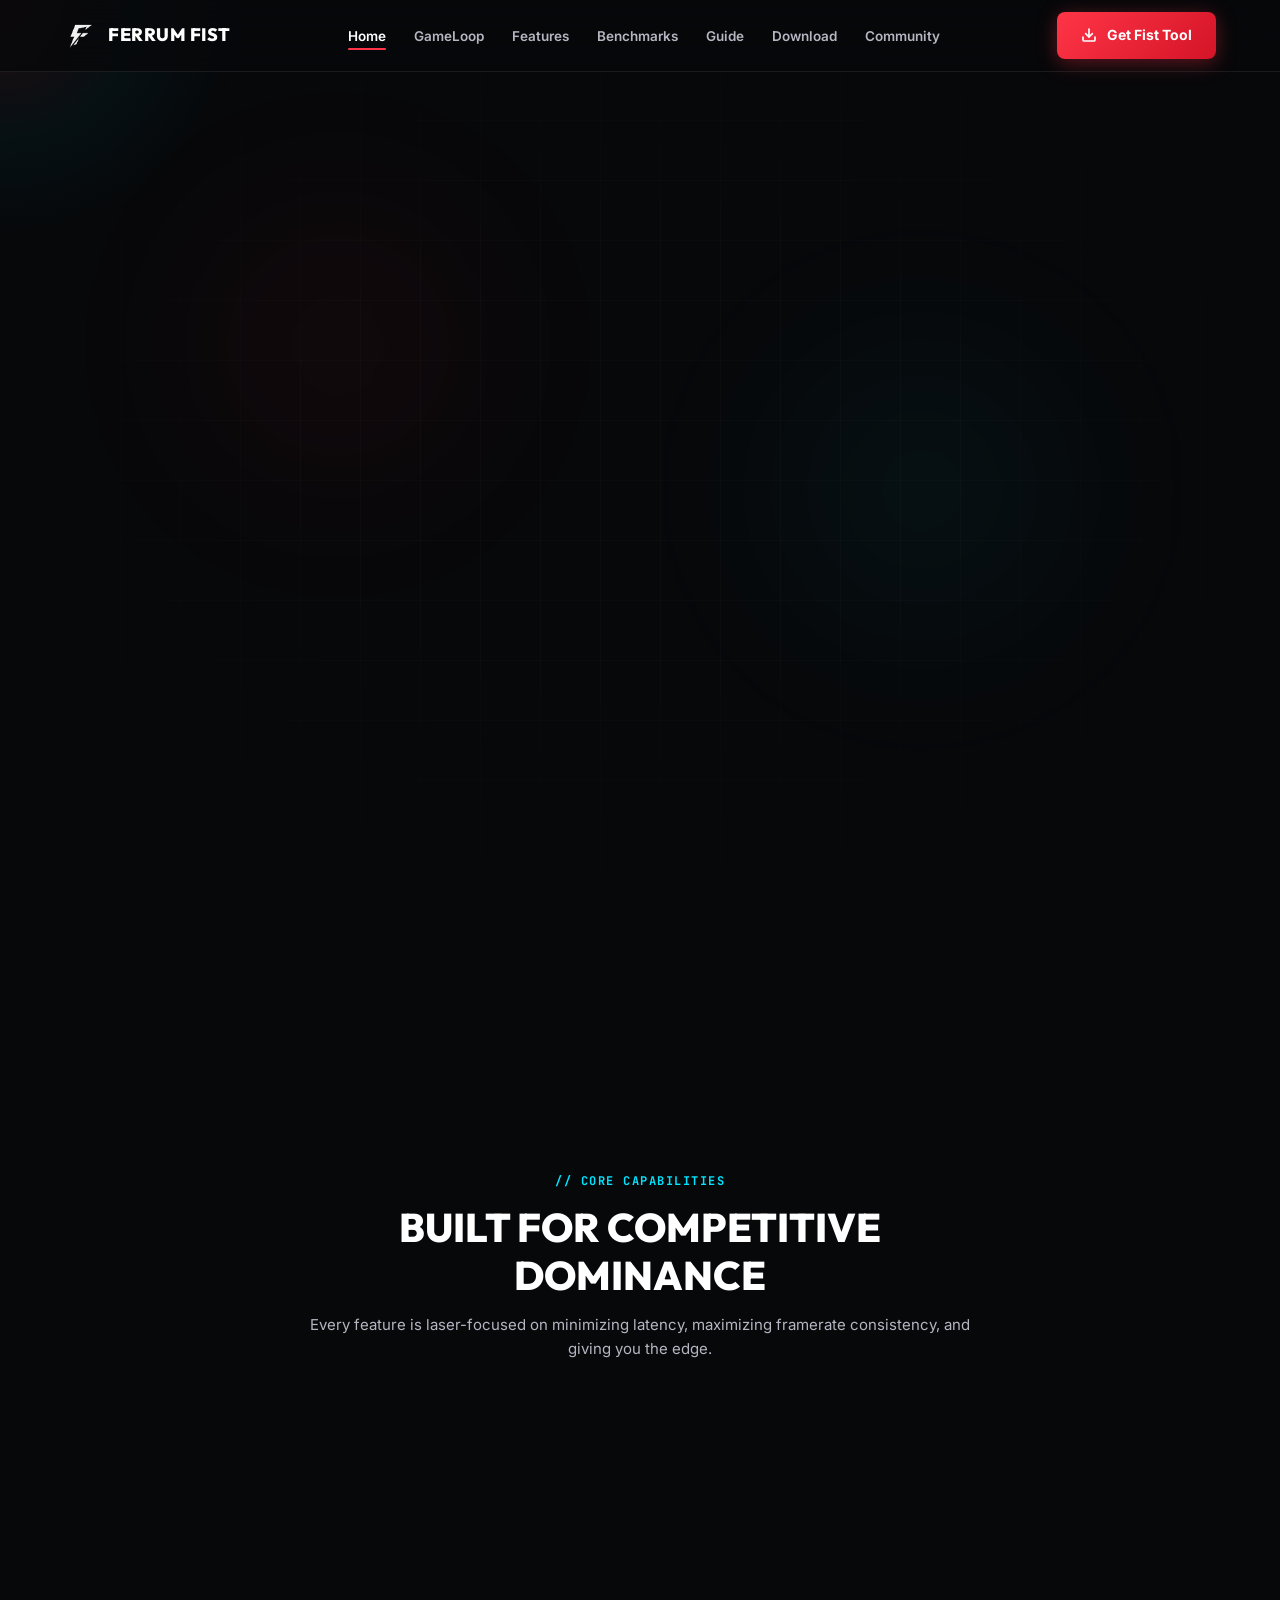
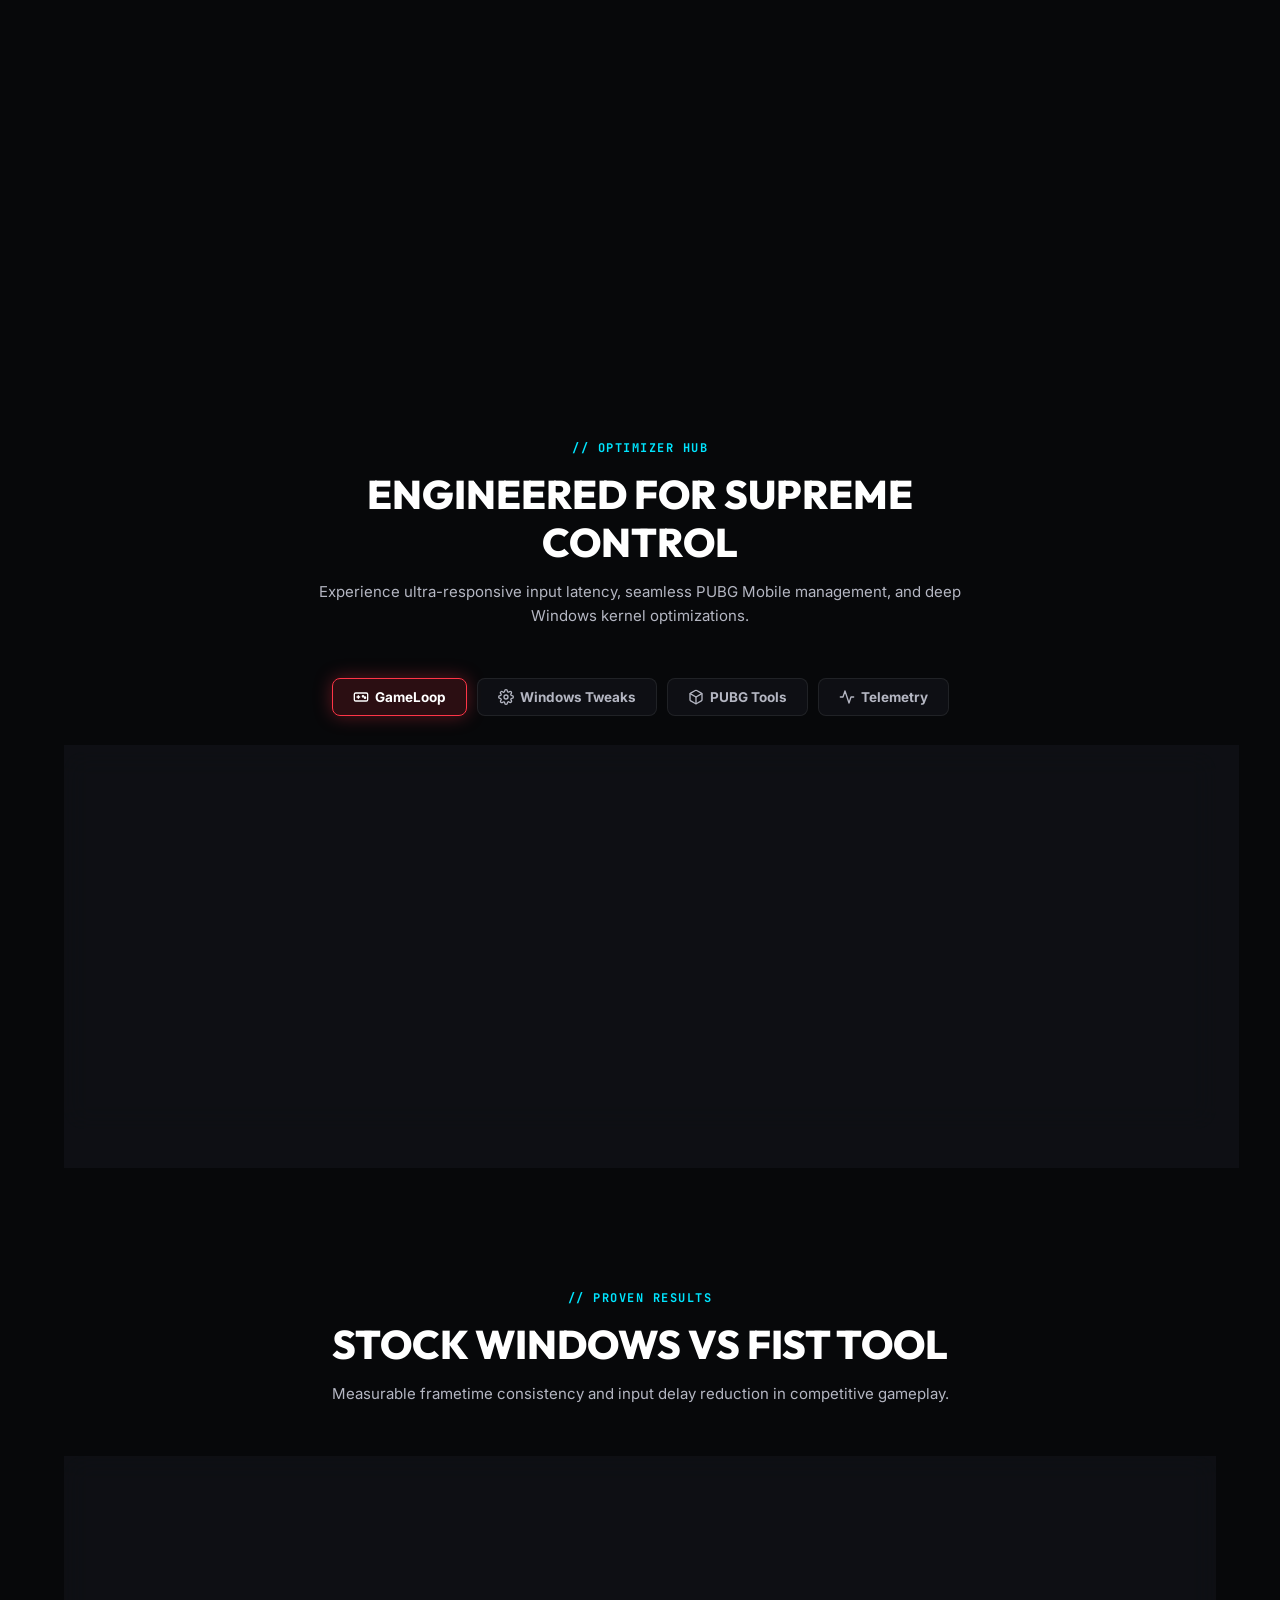
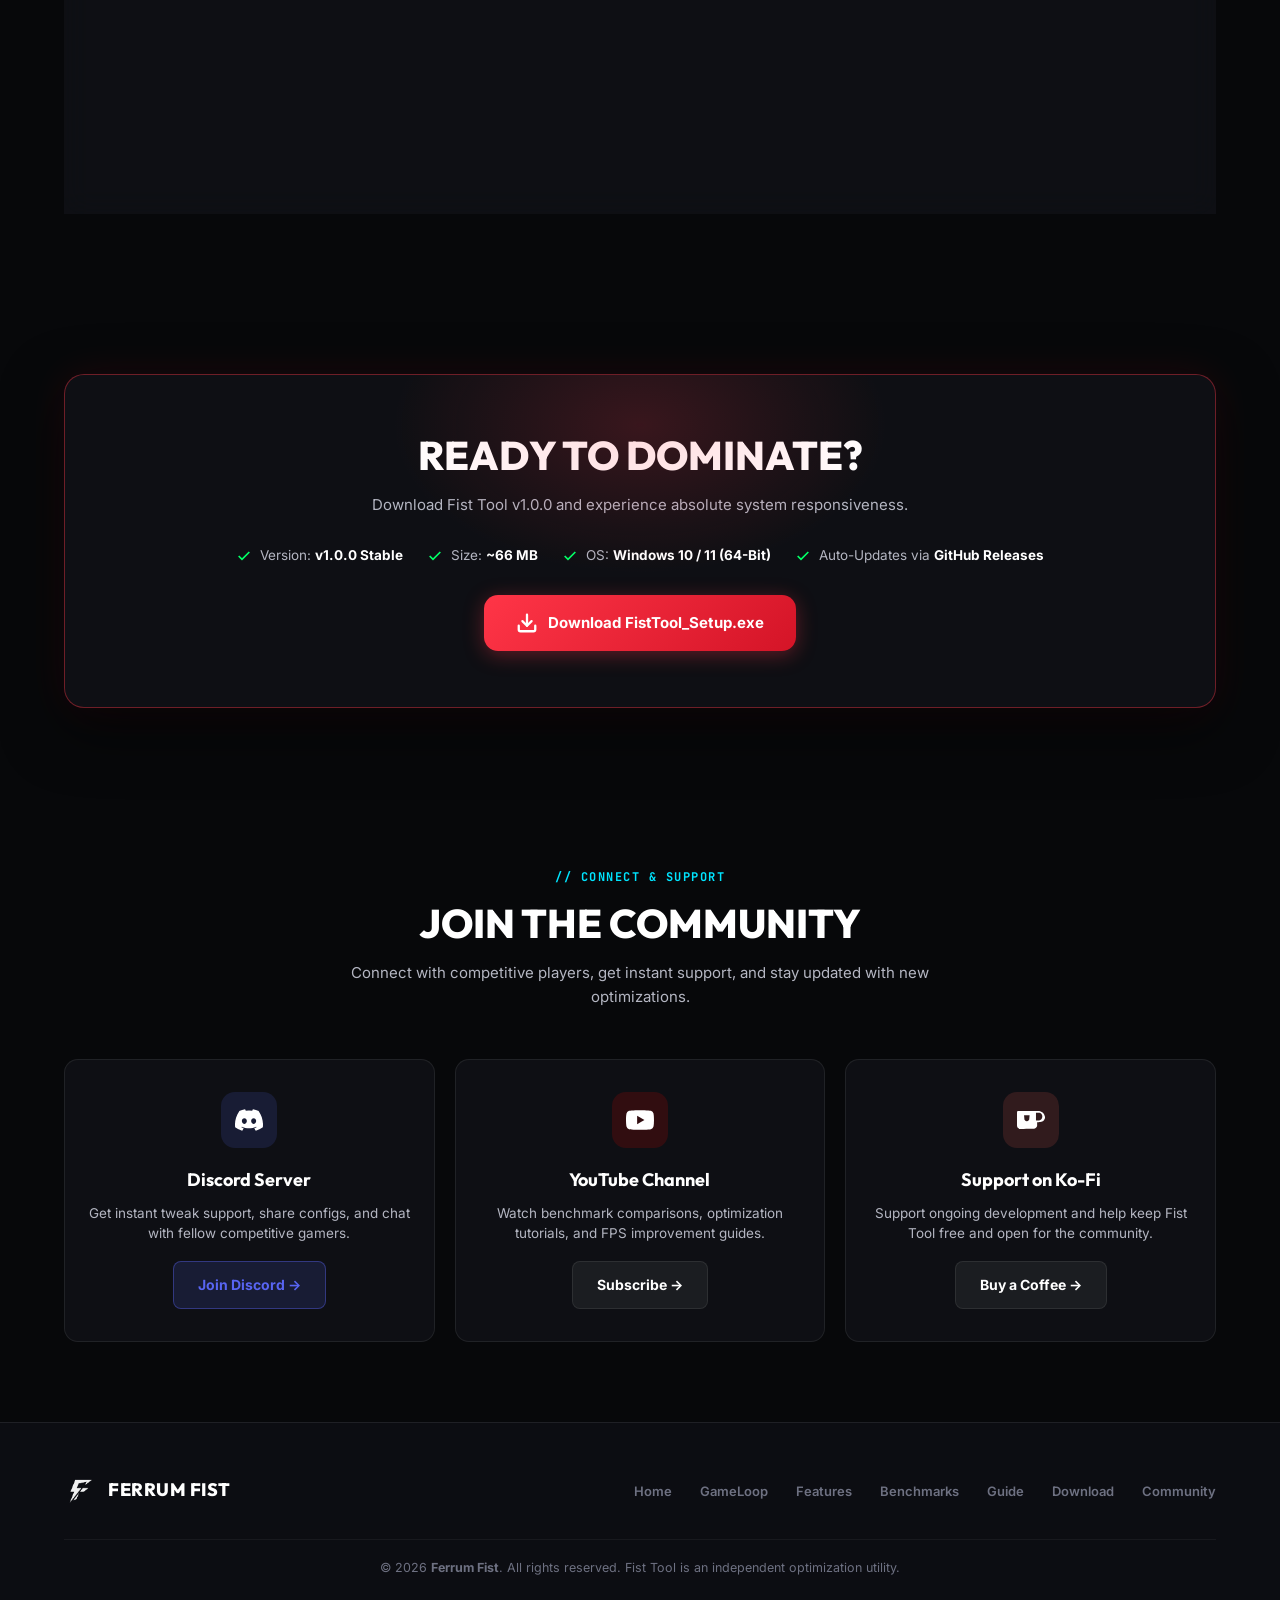
==== website/index.html @ c53b947d "feat: integrate FPS Checker, FAQ Accordion, Release Changelog, and full SEO Overhaul" ====
<!DOCTYPE html>
<html lang="en">
<head>
  <meta charset="UTF-8">
  <meta name="viewport" content="width=device-width, initial-scale=1.0">
  <title>Ferrum Fist • Fist Tool Optimizer & Engineering</title>
  <meta name="description" content="Official portfolio of Ferrum Fist & home of Fist Tool — the ultimate low-latency Windows, GameLoop, and PUBG Mobile performance optimizer suite.">
  <meta name="keywords" content="Fist Tool, GameLoop Optimizer, PUBG Mobile 120 FPS, Windows Latency Optimizer, Ferrum Fist, Low Latency Gaming, Windows Tweaks">
  <meta name="author" content="Ferrum Fist">
  <meta name="theme-color" content="#0c0d12">

  

  <!-- Stylesheet -->
  <link rel="stylesheet" href="style.css">
  <link rel="icon" type="image/png" href="assets/logo.png">

  <!-- OpenGraph / Social Meta -->
  <meta property="og:type" content="website">
  <meta property="og:site_name" content="Fist Tool Optimizer">
  <meta property="og:title" content="Ferrum Fist • Push Beyond Hardware Limits">
  <meta property="og:description" content="The ultimate low-latency Windows, GameLoop, and PUBG Mobile performance optimizer suite. Achieve 120 FPS, zero input lag, and buttery smooth gameplay.">
  <meta property="og:image" content="https://ferrumfist.vercel.app/assets/og-banner.jpg">
  <meta property="og:url" content="https://ferrumfist.vercel.app/">

  <!-- Twitter Meta -->
  <meta name="twitter:card" content="summary_large_image">
  <meta name="twitter:title" content="Ferrum Fist • Fist Tool Optimizer">
  <meta name="twitter:description" content="Push Beyond Hardware Limits. Download Fist Tool for GameLoop, Windows, and PUBG Mobile.">
  <meta name="twitter:image" content="https://ferrumfist.vercel.app/assets/og-banner.jpg">

</head>
<body>

  <!-- Ambient Dynamic Lighting & Animated Cyber Canvas -->
  <canvas id="bg-canvas" class="bg-canvas" aria-hidden="true"></canvas>
  <div class="cursor-glow" aria-hidden="true"></div>
  <div class="bg-grid" aria-hidden="true"></div>
  <div class="ambient-orb orb-1" aria-hidden="true"></div>
  <div class="ambient-orb orb-2" aria-hidden="true"></div>

  <!-- ========================================================================
       NAVIGATION
       ======================================================================== -->
  <nav class="navbar" id="navbar">
    <div class="container">
      <a href="#hero" class="nav-brand">
        <img src="assets/logo.png" alt="Ferrum Fist Logo" class="brand-emblem">
        <span>FERRUM FIST</span>
      </a>

                        <ul class="nav-links" id="navLinks">
        <li><a href="/" class="nav-link active">Home</a></li>
        <li><a href="/gameloop" class="nav-link">GameLoop</a></li>
        <li><a href="/features" class="nav-link">Features</a></li>
        <li><a href="/benchmarks" class="nav-link">Benchmarks</a></li>
        <li><a href="/guide" class="nav-link">Guide</a></li>
        <li><a href="/download" class="nav-link">Download</a></li>
        <li><a href="/community" class="nav-link">Community</a></li>
      </ul>

      <div class="nav-cta">
        <a href="/download" class="btn btn-primary" id="nav-download-btn">
          <svg width="16" height="16" viewBox="0 0 24 24" fill="none" stroke="currentColor" stroke-width="2.5" stroke-linecap="round" stroke-linejoin="round"><path d="M21 15v4a2 2 0 0 1-2 2H5a2 2 0 0 1-2-2v-4"/><polyline points="7 10 12 15 17 10"/><line x1="12" y1="15" x2="12" y2="3"/></svg>
          Get Fist Tool
        </a>
      </div>

      <button class="mobile-toggle" id="mobileToggle" aria-label="Toggle Navigation">
        <span></span><span></span><span></span>
      </button>
    </div>
  </nav>

  <!-- ========================================================================
       HERO SECTION
       ======================================================================== -->
  <section class="hero-section" id="hero">
    <div class="container">
      
      <div class="hero-badge-wrap" data-animate="fade-up">
        <span class="badge-pulse"></span>
        <span class="badge-text">Fist Tool v1.0.0 — Production Release</span>
      </div>

      <div class="hero-logo-box" data-animate="fade-up">
        <picture>
          <source srcset="assets/animated_logo.webp" type="image/webp">
          <img src="assets/animated_logo.gif" alt="Fist Tool Animated Emblem" class="hero-animated-logo">
        </picture>
      </div>

      <h1 class="hero-title" data-animate="fade-up">
        PUSH BEYOND <br>
        <span class="gradient-text">HARDWARE LIMITS</span>
      </h1>

      <p class="hero-desc" data-animate="fade-up">
        Engineered by <strong>Ferrum Fist</strong>. The ultimate low-latency Windows, GameLoop, and PUBG Mobile performance optimizer suite built for competitive esports players and power users.
      </p>

      <div class="hero-actions" data-animate="fade-up">
        <a href="https://github.com/FERRUM-FIST/Optimizer-App/releases/latest" class="btn btn-primary btn-lg" id="hero-download-btn">
          <svg width="20" height="20" viewBox="0 0 24 24" fill="none" stroke="currentColor" stroke-width="2.5" stroke-linecap="round" stroke-linejoin="round"><path d="M21 15v4a2 2 0 0 1-2 2H5a2 2 0 0 1-2-2v-4"/><polyline points="7 10 12 15 17 10"/><line x1="12" y1="15" x2="12" y2="3"/></svg>
          Download Free (v1.0.0)
        </a>
        <a href="https://discord.gg/gzq7RHqfxw" target="_blank" rel="noopener noreferrer" class="btn btn-discord btn-lg" id="hero-discord-btn">
          <svg width="20" height="20" viewBox="0 0 24 24" fill="currentColor"><path d="M20.317 4.37a19.791 19.791 0 0 0-4.885-1.515.074.074 0 0 0-.079.037c-.21.375-.444.864-.608 1.25a18.27 18.27 0 0 0-5.487 0 12.64 12.64 0 0 0-.617-1.25.077.077 0 0 0-.079-.037A19.736 19.736 0 0 0 3.677 4.37a.07.07 0 0 0-.032.027C.533 9.046-.32 13.58.099 18.057a.082.082 0 0 0 .031.057 19.9 19.9 0 0 0 5.993 3.03.078.078 0 0 0 .084-.028c.462-.63.874-1.295 1.226-1.994a.077.077 0 0 0-.041-.106 13.107 13.107 0 0 1-1.872-.892.077.077 0 0 1-.008-.128c.126-.094.252-.192.372-.292a.074.074 0 0 1 .077-.01c3.929 1.793 8.18 1.793 12.061 0a.074.074 0 0 1 .078.01c.12.098.246.198.373.292a.077.077 0 0 1-.006.127 12.299 12.299 0 0 1-1.873.894.077.077 0 0 0-.041.107c.36.698.772 1.362 1.225 1.993a.076.076 0 0 0 .084.028 19.839 19.839 0 0 0 6.002-3.03.077.077 0 0 0 .032-.054c.5-5.177-.838-9.674-3.549-13.66a.061.061 0 0 0-.031-.028zM8.02 15.33c-1.183 0-2.157-1.085-2.157-2.419 0-1.333.956-2.419 2.157-2.419 1.21 0 2.176 1.096 2.157 2.42 0 1.333-.956 2.418-2.157 2.418zm7.975 0c-1.183 0-2.157-1.085-2.157-2.419 0-1.333.955-2.419 2.157-2.419 1.21 0 2.176 1.096 2.157 2.42 0 1.333-.946 2.418-2.157 2.418z"/></svg>
          Join Discord
        </a>
      </div>

      <!-- Stat Badges -->
      <div class="hero-stats">
        <div class="stat-card" data-animate="fade-up">
          <div class="stat-num"><span class="counter-val" data-target="130">0</span><span>+</span></div>
          <div class="stat-label">System Tweaks</div>
        </div>
        <div class="stat-card" data-animate="fade-up">
          <div class="stat-num"><span class="counter-val" data-target="120">0</span> <span>FPS</span></div>
          <div class="stat-label">Unlock Support</div>
        </div>
        <div class="stat-card" data-animate="fade-up">
          <div class="stat-num"><span class="counter-val" data-target="0">0</span> <span>ms</span></div>
          <div class="stat-label">Touch Input Delay</div>
        </div>
        <div class="stat-card" data-animate="fade-up">
          <div class="stat-num"><span>100</span><span>%</span></div>
          <div class="stat-label">Free & Open</div>
        </div>
      </div>

    </div>
  </section>

  <!-- ========================================================================
       FEATURES GRID
       ======================================================================== -->
  <section class="section" id="features">
    <div class="container">
      <div class="section-header">
        <span class="section-tag">// CORE CAPABILITIES</span>
        <h2 class="section-title">BUILT FOR COMPETITIVE DOMINANCE</h2>
        <p class="section-desc">Every feature is laser-focused on minimizing latency, maximizing framerate consistency, and giving you the edge.</p>
      </div>

      <div class="features-grid">
        <div class="feature-card" data-animate="fade-up">
          <div class="feature-icon">
            <img src="assets/icons/gameloop.svg" alt="GameLoop" class="icon-svg">
          </div>
          <h4>GameLoop Engine Tuning</h4>
          <p>Force discrete GPU, switch rendering engines, enable fast cache, and unlock maximum emulator performance.</p>
        </div>

        <div class="feature-card" data-animate="fade-up">
          <div class="feature-icon feature-icon--cyan">
            <img src="assets/icons/windows.svg" alt="Windows" class="icon-svg">
          </div>
          <h4>130+ Windows Tweaks</h4>
          <p>Hardware-filtered CPU, GPU, RAM, and network optimizations that adapt to your exact system configuration.</p>
        </div>

        <div class="feature-card" data-animate="fade-up">
          <div class="feature-icon feature-icon--green">
            <img src="assets/icons/network.svg" alt="Network" class="icon-svg">
          </div>
          <h4>Network & Latency</h4>
          <p>Optimized TCP auto-tuning, Nagle disable, MTU discovery, and DNS flush for zero-lag online gameplay.</p>
        </div>

        <div class="feature-card" data-animate="fade-up">
          <div class="feature-icon feature-icon--gold">
            <img src="assets/icons/dashboard.svg" alt="Dashboard" class="icon-svg">
          </div>
          <h4>Real-Time Telemetry</h4>
          <p>60 FPS circular gauges tracking CPU, GPU, and RAM utilization with live hardware diagnostics.</p>
        </div>

        <div class="feature-card" data-animate="fade-up">
          <div class="feature-icon">
            <img src="assets/icons/graphics.svg" alt="Graphics" class="icon-svg">
          </div>
          <h4>Graphics Pipeline</h4>
          <p>Hardware-Accelerated GPU Scheduling, Variable Refresh Rate, MPO disable, and Flip Model windowed optimizations.</p>
        </div>

        <div class="feature-card" data-animate="fade-up">
          <div class="feature-icon feature-icon--cyan">
            <img src="assets/icons/discord.svg" alt="Discord" class="icon-svg">
          </div>
          <h4>Discord Rich Presence</h4>
          <p>Show live optimization status and system performance metrics on your Discord profile in real time.</p>
        </div>
      </div>
    </div>
  </section>

  <!-- ========================================================================
       OPTIMIZER SHOWCASE & TABS
       ======================================================================== -->
  <section class="section" id="showcase">
    <div class="container">
      <div class="section-header">
        <span class="section-tag">// OPTIMIZER HUB</span>
        <h2 class="section-title">ENGINEERED FOR SUPREME CONTROL</h2>
        <p class="section-desc">Experience ultra-responsive input latency, seamless PUBG Mobile management, and deep Windows kernel optimizations.</p>
      </div>

      <!-- Interactive Tab Nav -->
      <div class="showcase-tabs-nav">
        <button class="showcase-tab-btn active" data-tab="gameloop"><svg width="16" height="16" viewBox="0 0 24 24" fill="none" stroke="currentColor" stroke-width="2" stroke-linecap="round" stroke-linejoin="round"><rect x="2" y="6" width="20" height="12" rx="2"/><line x1="6" y1="12" x2="10" y2="12"/><line x1="8" y1="10" x2="8" y2="14"/><circle cx="15" cy="11" r="1"/><circle cx="18" cy="13" r="1"/></svg> GameLoop</button>
        <button class="showcase-tab-btn" data-tab="tweaks"><svg width="16" height="16" viewBox="0 0 24 24" fill="none" stroke="currentColor" stroke-width="2" stroke-linecap="round" stroke-linejoin="round"><circle cx="12" cy="12" r="3"/><path d="M19.4 15a1.65 1.65 0 0 0 .33 1.82l.06.06a2 2 0 1 1-2.83 2.83l-.06-.06a1.65 1.65 0 0 0-1.82-.33 1.65 1.65 0 0 0-1 1.51V21a2 2 0 0 1-4 0v-.09A1.65 1.65 0 0 0 9 19.4a1.65 1.65 0 0 0-1.82.33l-.06.06a2 2 0 1 1-2.83-2.83l.06-.06A1.65 1.65 0 0 0 4.68 15a1.65 1.65 0 0 0-1.51-1H3a2 2 0 0 1 0-4h.09A1.65 1.65 0 0 0 4.6 9a1.65 1.65 0 0 0-.33-1.82l-.06-.06a2 2 0 1 1 2.83-2.83l.06.06A1.65 1.65 0 0 0 9 4.68a1.65 1.65 0 0 0 1-1.51V3a2 2 0 0 1 4 0v.09a1.65 1.65 0 0 0 1 1.51 1.65 1.65 0 0 0 1.82-.33l.06-.06a2 2 0 1 1 2.83 2.83l-.06.06A1.65 1.65 0 0 0 19.4 9a1.65 1.65 0 0 0 1.51 1H21a2 2 0 0 1 0 4h-.09a1.65 1.65 0 0 0-1.51 1z"/></svg> Windows Tweaks</button>
        <button class="showcase-tab-btn" data-tab="pubg"><svg width="16" height="16" viewBox="0 0 24 24" fill="none" stroke="currentColor" stroke-width="2" stroke-linecap="round" stroke-linejoin="round"><path d="M21 16V8a2 2 0 0 0-1-1.73l-7-4a2 2 0 0 0-2 0l-7 4A2 2 0 0 0 3 8v8a2 2 0 0 0 1 1.73l7 4a2 2 0 0 0 2 0l7-4A2 2 0 0 0 21 16z"/><polyline points="3.27 6.96 12 12.01 20.73 6.96"/><line x1="12" y1="22.08" x2="12" y2="12"/></svg> PUBG Tools</button>
        <button class="showcase-tab-btn" data-tab="telemetry"><svg width="16" height="16" viewBox="0 0 24 24" fill="none" stroke="currentColor" stroke-width="2" stroke-linecap="round" stroke-linejoin="round"><path d="M22 12h-4l-3 9L9 3l-3 9H2"/></svg> Telemetry</button>
      </div>

      <!-- Tab 1: GameLoop -->
      <div class="showcase-panel active" id="tab-gameloop">
        <div class="panel-details">
          <h3>GameLoop Engine & Latency Tuner</h3>
          <p>Direct registry and Android kernel integration for maximum emulator framerate and instantaneous click-to-shoot responsiveness.</p>
          <ul class="feature-list">
            <li><svg width="18" height="18" viewBox="0 0 24 24" fill="none" stroke="currentColor" stroke-width="2.5"><polyline points="20 6 9 17 4 12"/></svg> Dedicated discrete GPU prioritization (<code>GpuPreference=2;</code>)</li>
            <li><svg width="18" height="18" viewBox="0 0 24 24" fill="none" stroke="currentColor" stroke-width="2.5"><polyline points="20 6 9 17 4 12"/></svg> DirectX+ & OpenGL+ automatic switching with fast rendering cache</li>
            <li><svg width="18" height="18" viewBox="0 0 24 24" fill="none" stroke="currentColor" stroke-width="2.5"><polyline points="20 6 9 17 4 12"/></svg> Zero-delay touch latency ADB props & SurfaceFlinger optimization</li>
            <li><svg width="18" height="18" viewBox="0 0 24 24" fill="none" stroke="currentColor" stroke-width="2.5"><polyline points="20 6 9 17 4 12"/></svg> Force unlock 90 / 120 FPS configurations across all devices</li>
          </ul>
        </div>
        <div class="panel-preview">
          <img src="assets/preview_gameloop.png" alt="GameLoop Engine Tuner Preview" loading="lazy">
        </div>
      </div>

      <!-- Tab 2: Windows Tweaks -->
      <div class="showcase-panel" id="tab-tweaks">
        <div class="panel-details">
          <h3>Hardware-Filtered Windows Suite</h3>
          <p>Over 130+ precision tweaks automatically filtered by detected CPU architecture, GPU vendor, and RAM capacity.</p>
          <ul class="feature-list">
            <li><svg width="18" height="18" viewBox="0 0 24 24" fill="none" stroke="currentColor" stroke-width="2.5"><polyline points="20 6 9 17 4 12"/></svg> Kernel Executive RAM locking (no page faults on 16GB+ RAM)</li>
            <li><svg width="18" height="18" viewBox="0 0 24 24" fill="none" stroke="currentColor" stroke-width="2.5"><polyline points="20 6 9 17 4 12"/></svg> Windows Graphics: HAGS, Variable Refresh Rate, and MPO disable</li>
            <li><svg width="18" height="18" viewBox="0 0 24 24" fill="none" stroke="currentColor" stroke-width="2.5"><polyline points="20 6 9 17 4 12"/></svg> Network: Optimized TCP window auto-tuning & Nagle's algorithm disable</li>
            <li><svg width="18" height="18" viewBox="0 0 24 24" fill="none" stroke="currentColor" stroke-width="2.5"><polyline points="20 6 9 17 4 12"/></svg> 1-Click instant system restore point creation prior to applying tweaks</li>
          </ul>
        </div>
        <div class="panel-preview">
          <img src="assets/preview_tweaks.png" alt="Windows Tweaks Preview" loading="lazy">
        </div>
      </div>

      <!-- Tab 3: PUBG & Keymapping -->
      <div class="showcase-panel" id="tab-pubg">
        <div class="panel-details">
          <h3>PUBG Mobile & Keymapping Tools</h3>
          <p>Take full control of game assets, shader logs, keybindings, and configurations with integrated backup and sync tools.</p>
          <ul class="feature-list">
            <li><svg width="18" height="18" viewBox="0 0 24 24" fill="none" stroke="currentColor" stroke-width="2.5"><polyline points="20 6 9 17 4 12"/></svg> Dedicated TVM Keymapping Backup & Restore (<code>TVM_100.xml</code>)</li>
            <li><svg width="18" height="18" viewBox="0 0 24 24" fill="none" stroke="currentColor" stroke-width="2.5"><polyline points="20 6 9 17 4 12"/></svg> One-click <code>Active.sav</code> and <code>Paks</code> synchronization</li>
            <li><svg width="18" height="18" viewBox="0 0 24 24" fill="none" stroke="currentColor" stroke-width="2.5"><polyline points="20 6 9 17 4 12"/></svg> Shader cache & debug log cleaner to eliminate micro-stutters</li>
            <li><svg width="18" height="18" viewBox="0 0 24 24" fill="none" stroke="currentColor" stroke-width="2.5"><polyline points="20 6 9 17 4 12"/></svg> Complete GameLoop uninstaller with deep background service purge</li>
          </ul>
        </div>
        <div class="panel-preview">
          <img src="assets/preview_graphics.png" alt="Graphics & Visual Settings Preview" loading="lazy">
        </div>
      </div>

      <!-- Tab 4: Telemetry -->
      <div class="showcase-panel" id="tab-telemetry">
        <div class="panel-details">
          <h3>Live Telemetry & Discord RPC</h3>
          <p>Real-time system telemetry gauges, interactive process manager, and rich gamer presence on Discord.</p>
          <ul class="feature-list">
            <li><svg width="18" height="18" viewBox="0 0 24 24" fill="none" stroke="currentColor" stroke-width="2.5"><polyline points="20 6 9 17 4 12"/></svg> 60 FPS hardware telemetry circular gauges (CPU, GPU, RAM)</li>
            <li><svg width="18" height="18" viewBox="0 0 24 24" fill="none" stroke="currentColor" stroke-width="2.5"><polyline points="20 6 9 17 4 12"/></svg> Discord Rich Presence (RPC) showing live optimization status</li>
            <li><svg width="18" height="18" viewBox="0 0 24 24" fill="none" stroke="currentColor" stroke-width="2.5"><polyline points="20 6 9 17 4 12"/></svg> Custom low-profile translucent scrollbars and glassmorphic UI</li>
            <li><svg width="18" height="18" viewBox="0 0 24 24" fill="none" stroke="currentColor" stroke-width="2.5"><polyline points="20 6 9 17 4 12"/></svg> 8 customizable neon theme accent color presets</li>
          </ul>
        </div>
        <div class="panel-preview">
          <img src="assets/preview_dashboard.png" alt="Dashboard Preview" loading="lazy">
        </div>
      </div>

    </div>
  </section>

  <!-- ========================================================================
       PERFORMANCE BENCHMARKS
       ======================================================================== -->
  <section class="section" id="benchmarks">
    <div class="container">
      <div class="section-header">
        <span class="section-tag">// PROVEN RESULTS</span>
        <h2 class="section-title">STOCK WINDOWS VS FIST TOOL</h2>
        <p class="section-desc">Measurable frametime consistency and input delay reduction in competitive gameplay.</p>
      </div>

      <div class="benchmark-card">
        <div class="benchmark-legend">
          <span class="legend-item"><span class="legend-dot legend-dot--stock"></span> Stock Windows</span>
          <span class="legend-item"><span class="legend-dot legend-dot--fist"></span> Fist Tool Optimized</span>
        </div>

        <div class="metric-row">
          <div class="metric-name">Input Latency (Click-to-Shoot)</div>
          <div class="metric-bars">
            <div class="bar-wrap"><div class="bar-fill bar-stock" data-width="85%"></div></div>
            <div class="bar-wrap"><div class="bar-fill bar-fist" data-width="18%"></div></div>
          </div>
          <div class="metric-val">−78%</div>
        </div>

        <div class="metric-row">
          <div class="metric-name">1% Low Frametime Stability</div>
          <div class="metric-bars">
            <div class="bar-wrap"><div class="bar-fill bar-stock" data-width="45%"></div></div>
            <div class="bar-wrap"><div class="bar-fill bar-fist" data-width="96%"></div></div>
          </div>
          <div class="metric-val">+113%</div>
        </div>

        <div class="metric-row">
          <div class="metric-name">DWM Micro-Stutters</div>
          <div class="metric-bars">
            <div class="bar-wrap"><div class="bar-fill bar-stock" data-width="75%"></div></div>
            <div class="bar-wrap"><div class="bar-fill bar-fist" data-width="8%"></div></div>
          </div>
          <div class="metric-val">−89%</div>
        </div>

        <div class="metric-row">
          <div class="metric-name">Kernel Page Fault Interrupts</div>
          <div class="metric-bars">
            <div class="bar-wrap"><div class="bar-fill bar-stock" data-width="80%"></div></div>
            <div class="bar-wrap"><div class="bar-fill bar-fist" data-width="12%"></div></div>
          </div>
          <div class="metric-val">−85%</div>
        </div>
      </div>
    </div>
  </section>

  <!-- ========================================================================
       DOWNLOAD HUB
       ======================================================================== -->
  <section class="section" id="download">
    <div class="container">
      <div class="download-box">
        <div class="download-glow" aria-hidden="true"></div>
        <h2 class="section-title">READY TO DOMINATE?</h2>
        <p class="section-desc">Download Fist Tool v1.0.0 and experience absolute system responsiveness.</p>

        <div class="download-details">
          <div class="detail-item">
            <svg width="16" height="16" viewBox="0 0 24 24" fill="none" stroke="var(--color-green)" stroke-width="2.5"><polyline points="20 6 9 17 4 12"/></svg>
            <span>Version: <strong>v1.0.0 Stable</strong></span>
          </div>
          <div class="detail-item">
            <svg width="16" height="16" viewBox="0 0 24 24" fill="none" stroke="var(--color-green)" stroke-width="2.5"><polyline points="20 6 9 17 4 12"/></svg>
            <span>Size: <strong>~66 MB</strong></span>
          </div>
          <div class="detail-item">
            <svg width="16" height="16" viewBox="0 0 24 24" fill="none" stroke="var(--color-green)" stroke-width="2.5"><polyline points="20 6 9 17 4 12"/></svg>
            <span>OS: <strong>Windows 10 / 11 (64-Bit)</strong></span>
          </div>
          <div class="detail-item">
            <svg width="16" height="16" viewBox="0 0 24 24" fill="none" stroke="var(--color-green)" stroke-width="2.5"><polyline points="20 6 9 17 4 12"/></svg>
            <span>Auto-Updates via <strong>GitHub Releases</strong></span>
          </div>
        </div>

        <a href="https://github.com/FERRUM-FIST/Optimizer-App/releases/latest" class="btn btn-primary btn-lg" id="final-download-btn">
          <svg width="22" height="22" viewBox="0 0 24 24" fill="none" stroke="currentColor" stroke-width="2.5" stroke-linecap="round" stroke-linejoin="round"><path d="M21 15v4a2 2 0 0 1-2 2H5a2 2 0 0 1-2-2v-4"/><polyline points="7 10 12 15 17 10"/><line x1="12" y1="15" x2="12" y2="3"/></svg>
          Download FistTool_Setup.exe
        </a>
      </div>
    </div>
  </section>

  <!-- ========================================================================
       COMMUNITY & CREATOR HUB
       ======================================================================== -->
  <section class="section" id="community">
    <div class="container">
      <div class="section-header">
        <span class="section-tag">// CONNECT & SUPPORT</span>
        <h2 class="section-title">JOIN THE COMMUNITY</h2>
        <p class="section-desc">Connect with competitive players, get instant support, and stay updated with new optimizations.</p>
      </div>

      <div class="community-grid">
        <a href="https://discord.gg/gzq7RHqfxw" target="_blank" rel="noopener noreferrer" class="community-card discord" id="community-discord">
          <div class="community-icon">
            <img src="assets/icons/discord.svg" alt="Discord" class="icon-svg">
          </div>
          <h4>Discord Server</h4>
          <p>Get instant tweak support, share configs, and chat with fellow competitive gamers.</p>
          <span class="btn btn-discord">Join Discord →</span>
        </a>

        <a href="https://www.youtube.com/@FerrumFist" target="_blank" rel="noopener noreferrer" class="community-card youtube" id="community-youtube">
          <div class="community-icon">
            <img src="assets/icons/youtube.svg" alt="YouTube" class="icon-svg">
          </div>
          <h4>YouTube Channel</h4>
          <p>Watch benchmark comparisons, optimization tutorials, and FPS improvement guides.</p>
          <span class="btn btn-secondary">Subscribe →</span>
        </a>

        <a href="https://ko-fi.com/ferrumfist" target="_blank" rel="noopener noreferrer" class="community-card kofi" id="community-kofi">
          <div class="community-icon">
            <img src="assets/icons/kofi.svg" alt="Ko-Fi" class="icon-svg">
          </div>
          <h4>Support on Ko-Fi</h4>
          <p>Support ongoing development and help keep Fist Tool free and open for the community.</p>
          <span class="btn btn-secondary">Buy a Coffee →</span>
        </a>
      </div>
    </div>
  </section>

  <!-- ========================================================================
       FOOTER
       ======================================================================== -->
  <footer class="footer">
    <div class="container">
      <div class="footer-content">
        <a href="#hero" class="nav-brand">
          <img src="assets/logo.png" alt="Ferrum Fist Logo" class="brand-emblem">
          <span>FERRUM FIST</span>
        </a>

                                <ul class="footer-links">
          <li><a href="/">Home</a></li>
          <li><a href="/gameloop">GameLoop</a></li>
          <li><a href="/features">Features</a></li>
          <li><a href="/benchmarks">Benchmarks</a></li>
          <li><a href="/guide">Guide</a></li>
          <li><a href="/download">Download</a></li>
          <li><a href="/community">Community</a></li>
        </ul>
      </div>

      <div class="footer-copy">
        <p>© 2026 <strong>Ferrum Fist</strong>. All rights reserved. Fist Tool is an independent optimization utility.</p>
      </div>
    </div>
  </footer>

  <!-- Interactive Scripts -->
  <script src="script.js"></script>
</body>
</html>
---- website/style.css ----
/* ==========================================================================
   FERRUM FIST PORTFOLIO & FIST TOOL — MASTER STYLESHEET
   Design Language: Dark Obsidian Glassmorphism & Cyber Neon
   ========================================================================== */

@import url('https://fonts.googleapis.com/css2?family=Inter:wght@300;400;500;600;700;800&family=JetBrains+Mono:wght@400;500;700&family=Outfit:wght@500;600;700;800;900&display=swap');

/* --- Root Design Tokens --- */
:root {
  --bg-darkest: #07080a;
  --bg-darker: #0c0d12;
  --bg-card: rgba(18, 19, 25, 0.70);
  --bg-card-hover: rgba(26, 28, 38, 0.85);
  --bg-glass: rgba(255, 255, 255, 0.03);
  
  --color-accent: #FF3547;
  --color-accent-glow: rgba(255, 53, 71, 0.35);
  --color-cyan: #00E5FF;
  --color-cyan-glow: rgba(0, 229, 255, 0.35);
  --color-green: #00FF66;
  --color-gold: #FFD700;
  --color-discord: #5865F2;
  --color-youtube: #FF0000;
  --color-kofi: #FF5E5B;

  --text-primary: #FFFFFF;
  --text-secondary: #B4B6C2;
  --text-muted: #6E7182;

  --border-subtle: rgba(255, 255, 255, 0.08);
  --border-active: rgba(255, 53, 71, 0.40);
  --border-cyan: rgba(0, 229, 255, 0.40);

  --font-display: 'Outfit', sans-serif;
  --font-sans: 'Inter', sans-serif;
  --font-mono: 'JetBrains Mono', monospace;

  --radius-sm: 8px;
  --radius-md: 14px;
  --radius-lg: 20px;
  --radius-full: 9999px;

  --transition-fast: 0.15s ease;
  --transition-smooth: 0.3s cubic-bezier(0.16, 1, 0.3, 1);
  --transition-bounce: 0.5s cubic-bezier(0.34, 1.56, 0.64, 1);
}

/* --- Base Reset & Setup --- */
*, *::before, *::after {
  box-sizing: border-box;
  margin: 0;
  padding: 0;
}

html {
  scroll-behavior: smooth;
  color-scheme: dark;
  -webkit-text-size-adjust: 100%;
}

body {
  font-family: var(--font-sans);
  background-color: var(--bg-darkest);
  color: var(--text-primary);
  line-height: 1.6;
  overflow-x: hidden;
  position: relative;
  min-height: 100vh;
  cursor: url('assets/cursor.svg') 16 16, crosshair;
}

img { max-width: 100%; height: auto; display: block; }
a { color: inherit; }

/* Custom Cursor: Cyan crosshair on interactive elements */
a, button, .btn, .showcase-tab-btn, .nav-link, .community-card, .mobile-toggle,
input, select, textarea, [role="button"] {
  cursor: url('assets/cursor-pointer.svg') 16 16, pointer;
}

/* Custom Sleek Scrollbar */
::-webkit-scrollbar { width: 8px; height: 8px; }
::-webkit-scrollbar-track { background: var(--bg-darkest); }
::-webkit-scrollbar-thumb { background: rgba(255, 255, 255, 0.18); border-radius: 4px; }
::-webkit-scrollbar-thumb:hover { background: var(--color-accent); }

/* --- Cursor Glow --- */
.cursor-glow {
  position: fixed;
  top: 0; left: 0;
  width: 500px; height: 500px;
  background: radial-gradient(circle, rgba(255, 53, 71, 0.10) 0%, rgba(0, 229, 255, 0.04) 40%, transparent 70%);
  transform: translate3d(-50%, -50%, 0);
  pointer-events: none;
  z-index: 1;
  will-change: transform;
  contain: layout style paint;
}

/* --- Animated Cyber Canvas --- */
.bg-canvas {
  position: fixed;
  top: 0; left: 0;
  width: 100vw; height: 100vh;
  pointer-events: none;
  z-index: 0;
  contain: strict;
}

/* --- Ambient Floating Glowing Orbs (Hardware Accelerated) --- */
.ambient-orb {
  position: fixed;
  border-radius: 50%;
  filter: blur(80px);
  pointer-events: none;
  z-index: 0;
  opacity: 0.35;
  will-change: transform;
  contain: layout paint;
  backface-visibility: hidden;
  transform: translate3d(0, 0, 0);
  animation: floatOrb 22s ease-in-out infinite alternate;
}

.orb-1 {
  top: 15%;
  left: 10%;
  width: 420px;
  height: 420px;
  background: radial-gradient(circle, rgba(255, 53, 71, 0.22) 0%, transparent 70%);
}

.orb-2 {
  bottom: 20%;
  right: 10%;
  width: 460px;
  height: 460px;
  background: radial-gradient(circle, rgba(0, 229, 255, 0.18) 0%, transparent 70%);
  animation-duration: 28s;
  animation-direction: alternate-reverse;
}

@keyframes floatOrb {
  0% { transform: translate3d(0, 0, 0) scale(1); }
  50% { transform: translate3d(50px, 30px, 0) scale(1.10); }
  100% { transform: translate3d(-30px, 50px, 0) scale(0.95); }
}

/* --- Animated Cyber Grid --- */
.bg-grid {
  position: fixed;
  top: 0; left: 0;
  width: 100vw; height: 100vh;
  background-image: 
    linear-gradient(to right, rgba(255, 255, 255, 0.02) 1px, transparent 1px),
    linear-gradient(to bottom, rgba(255, 255, 255, 0.02) 1px, transparent 1px);
  background-size: 60px 60px;
  mask-image: radial-gradient(ellipse at center, black 35%, transparent 80%);
  -webkit-mask-image: radial-gradient(ellipse at center, black 35%, transparent 80%);
  pointer-events: none;
  z-index: 0;
  will-change: background-position;
  animation: gridScroll 35s linear infinite;
}

@keyframes gridScroll {
  0% { background-position: 0 0; }
  100% { background-position: 0 60px; }
}

@media (prefers-reduced-motion: reduce) {
  .ambient-orb, .bg-grid, .badge-pulse, [data-animate] {
    animation: none !important;
    transition: none !important;
  }
}

/* --- Container --- */
.container {
  width: 100%;
  max-width: 1200px;
  margin: 0 auto;
  padding: 0 24px;
  position: relative;
  z-index: 1;
}

/* --- Code Styling --- */
code {
  font-family: var(--font-mono);
  font-size: 0.85em;
  background: rgba(255, 255, 255, 0.08);
  border: 1px solid rgba(255, 255, 255, 0.12);
  padding: 2px 7px;
  border-radius: 4px;
  color: var(--color-cyan);
}

/* --- Icon SVGs --- */
.icon-svg {
  width: 24px;
  height: 24px;
  filter: brightness(0) invert(1);
}
.feature-icon--cyan .icon-svg { filter: brightness(0) saturate(100%) invert(73%) sepia(81%) saturate(1000%) hue-rotate(150deg) brightness(105%) contrast(104%); }
.feature-icon--green .icon-svg { filter: brightness(0) saturate(100%) invert(73%) sepia(81%) saturate(1000%) hue-rotate(100deg) brightness(105%) contrast(104%); }
.feature-icon--gold .icon-svg { filter: brightness(0) saturate(100%) invert(79%) sepia(80%) saturate(700%) hue-rotate(10deg) brightness(105%) contrast(105%); }

/* ==========================================================================
   SCROLL ANIMATIONS
   ========================================================================== */
[data-animate] {
  opacity: 0;
  transform: translateY(30px);
  transition: opacity 0.6s cubic-bezier(0.16, 1, 0.3, 1), transform 0.6s cubic-bezier(0.16, 1, 0.3, 1);
}

[data-animate].visible {
  opacity: 1;
  transform: translateY(0);
}

/* ==========================================================================
   NAVIGATION
   ========================================================================== */
.navbar {
  position: fixed;
  top: 0; left: 0;
  width: 100%;
  height: 72px;
  background: rgba(7, 8, 10, 0.80);
  backdrop-filter: blur(20px);
  -webkit-backdrop-filter: blur(20px);
  border-bottom: 1px solid var(--border-subtle);
  z-index: 1000;
  transition: var(--transition-smooth);
}

.navbar.scrolled {
  background: rgba(7, 8, 10, 0.95);
  box-shadow: 0 4px 30px rgba(0, 0, 0, 0.5);
}

.navbar .container {
  display: flex;
  align-items: center;
  justify-content: space-between;
  height: 100%;
}

.nav-brand {
  display: flex;
  align-items: center;
  gap: 10px;
  text-decoration: none;
  color: var(--text-primary);
  font-family: var(--font-display);
  font-size: 18px;
  font-weight: 800;
  letter-spacing: 0.5px;
  flex-shrink: 0;
}

.brand-emblem {
  width: 34px;
  height: 34px;
  border-radius: 8px;
  transition: var(--transition-smooth);
  object-fit: contain;
}

.nav-brand:hover .brand-emblem {
  transform: scale(1.1) rotate(5deg);
  filter: drop-shadow(0 0 10px var(--color-accent));
}

.nav-links {
  display: flex;
  align-items: center;
  gap: 28px;
  list-style: none;
}

.nav-link {
  text-decoration: none;
  color: var(--text-secondary);
  font-size: 13.5px;
  font-weight: 600;
  transition: var(--transition-fast);
  position: relative;
}

.nav-link:hover { color: var(--text-primary); }

.nav-link::after {
  content: '';
  position: absolute;
  bottom: -6px; left: 0;
  width: 0; height: 2px;
  background: var(--color-accent);
  transition: var(--transition-smooth);
  border-radius: 2px;
}

.nav-link:hover::after { width: 100%; }

.nav-cta { display: flex; align-items: center; gap: 12px; }

/* Mobile Hamburger */
.mobile-toggle {
  display: none;
  flex-direction: column;
  gap: 5px;
  background: none;
  border: none;
  cursor: pointer;
  padding: 4px;
  z-index: 1001;
}

.mobile-toggle span {
  display: block;
  width: 24px; height: 2px;
  background: var(--text-primary);
  border-radius: 2px;
  transition: var(--transition-smooth);
}

.mobile-toggle.open span:nth-child(1) { transform: translateY(7px) rotate(45deg); }
.mobile-toggle.open span:nth-child(2) { opacity: 0; }
.mobile-toggle.open span:nth-child(3) { transform: translateY(-7px) rotate(-45deg); }

/* ==========================================================================
   BUTTONS
   ========================================================================== */
.btn {
  display: inline-flex;
  align-items: center;
  justify-content: center;
  gap: 10px;
  padding: 12px 24px;
  font-family: var(--font-sans);
  font-size: 14px;
  font-weight: 700;
  border-radius: var(--radius-sm);
  text-decoration: none;
  cursor: pointer;
  transition: var(--transition-smooth);
  border: none;
  white-space: nowrap;
}

.btn-primary {
  background: linear-gradient(135deg, #FF3547 0%, #D41427 100%);
  color: #FFFFFF;
  box-shadow: 0 4px 20px var(--color-accent-glow);
  position: relative;
  overflow: hidden;
}

.btn-primary::before {
  content: '';
  position: absolute;
  top: 0; left: -100%;
  width: 100%; height: 100%;
  background: linear-gradient(90deg, transparent, rgba(255, 255, 255, 0.25), transparent);
  transition: 0.5s;
}

.btn-primary:hover {
  transform: translateY(-2px);
  box-shadow: 0 8px 30px rgba(255, 53, 71, 0.55);
}

.btn-primary:hover::before { left: 100%; }

.btn-secondary {
  background: rgba(255, 255, 255, 0.06);
  color: var(--text-primary);
  border: 1px solid var(--border-subtle);
}

.btn-secondary:hover {
  background: rgba(255, 255, 255, 0.12);
  border-color: rgba(255, 255, 255, 0.25);
  transform: translateY(-2px);
}

.btn-discord {
  background: rgba(88, 101, 242, 0.15);
  color: #5865F2;
  border: 1px solid rgba(88, 101, 242, 0.40);
}

.btn-discord:hover {
  background: #5865F2;
  color: #FFFFFF;
  box-shadow: 0 6px 24px rgba(88, 101, 242, 0.45);
  transform: translateY(-2px);
}

.btn-lg {
  padding: 16px 32px;
  font-size: 15px;
  border-radius: var(--radius-md);
}

/* ==========================================================================
   HERO SECTION
   ========================================================================== */
.hero-section {
  padding-top: 160px;
  padding-bottom: 90px;
  text-align: center;
}

.hero-badge-wrap {
  display: inline-flex;
  align-items: center;
  gap: 8px;
  padding: 6px 16px;
  background: rgba(255, 53, 71, 0.10);
  border: 1px solid rgba(255, 53, 71, 0.30);
  border-radius: var(--radius-full);
  margin-bottom: 28px;
}

.badge-pulse {
  width: 8px; height: 8px;
  background-color: var(--color-accent);
  border-radius: 50%;
  box-shadow: 0 0 10px var(--color-accent);
  animation: pulse-dot 1.8s infinite;
}

@keyframes pulse-dot {
  0% { transform: scale(0.95); box-shadow: 0 0 0 0 rgba(255, 53, 71, 0.7); }
  70% { transform: scale(1); box-shadow: 0 0 0 8px rgba(255, 53, 71, 0); }
  100% { transform: scale(0.95); box-shadow: 0 0 0 0 rgba(255, 53, 71, 0); }
}

.badge-text {
  font-size: 12px;
  font-weight: 700;
  letter-spacing: 0.5px;
  color: var(--color-accent);
  text-transform: uppercase;
}

.hero-logo-box {
  margin: 0 auto 28px auto;
  width: 230px; height: 230px;
  display: flex;
  align-items: center;
  justify-content: center;
  position: relative;
}

.hero-animated-logo {
  width: 210px; height: 210px;
  object-fit: contain;
  filter: drop-shadow(0 0 45px rgba(255, 53, 71, 0.50));
  transition: var(--transition-smooth);
}

.hero-animated-logo:hover {
  transform: scale(1.08);
  filter: drop-shadow(0 0 65px rgba(0, 229, 255, 0.65));
}

.hero-title {
  font-family: var(--font-display);
  font-size: clamp(32px, 5.5vw, 64px);
  font-weight: 900;
  line-height: 1.1;
  margin-bottom: 20px;
  letter-spacing: -1px;
}

.gradient-text {
  background: linear-gradient(135deg, #FFFFFF 15%, #FF3547 55%, #00E5FF 100%);
  -webkit-background-clip: text;
  -webkit-text-fill-color: transparent;
  background-clip: text;
}

.hero-desc {
  max-width: 680px;
  margin: 0 auto 36px auto;
  font-size: clamp(15px, 1.8vw, 18px);
  color: var(--text-secondary);
  line-height: 1.7;
}

.hero-actions {
  display: flex;
  align-items: center;
  justify-content: center;
  gap: 14px;
  flex-wrap: wrap;
  margin-bottom: 56px;
}

/* Stat Grid */
.hero-stats {
  display: grid;
  grid-template-columns: repeat(4, 1fr);
  gap: 16px;
  max-width: 900px;
  margin: 0 auto;
}

.stat-card {
  background: var(--bg-card);
  border: 1px solid var(--border-subtle);
  border-radius: var(--radius-md);
  padding: 22px 14px;
  backdrop-filter: blur(10px);
  transition: var(--transition-smooth);
}

.stat-card:hover {
  border-color: var(--border-active);
  transform: translateY(-4px);
  box-shadow: 0 10px 30px rgba(255, 53, 71, 0.12);
}

.stat-num {
  font-family: var(--font-display);
  font-size: 32px;
  font-weight: 900;
  color: var(--text-primary);
  margin-bottom: 4px;
}

.stat-num span { color: var(--color-accent); }

.stat-label {
  font-size: 12px;
  font-weight: 600;
  color: var(--text-muted);
  text-transform: uppercase;
  letter-spacing: 0.5px;
}

/* ==========================================================================
   FEATURES GRID
   ========================================================================== */
.section {
  padding: 80px 0;
  position: relative;
}

.section-header {
  text-align: center;
  max-width: 660px;
  margin: 0 auto 50px auto;
}

.section-tag {
  font-family: var(--font-mono);
  font-size: 12px;
  font-weight: 700;
  color: var(--color-cyan);
  text-transform: uppercase;
  letter-spacing: 1.5px;
  margin-bottom: 12px;
  display: block;
}

.section-title {
  font-family: var(--font-display);
  font-size: clamp(24px, 3.5vw, 40px);
  font-weight: 800;
  margin-bottom: 14px;
  line-height: 1.2;
}

.section-desc {
  font-size: 15px;
  color: var(--text-secondary);
  line-height: 1.6;
}

.features-grid {
  display: grid;
  grid-template-columns: repeat(3, 1fr);
  gap: 20px;
}

.feature-card {
  background: var(--bg-card);
  border: 1px solid var(--border-subtle);
  border-radius: var(--radius-md);
  padding: 28px 22px;
  transition: var(--transition-smooth);
  position: relative;
  overflow: hidden;
  display: flex;
  flex-direction: column;
}

.feature-card::before {
  content: '';
  position: absolute;
  top: 0; left: 0;
  width: 100%; height: 2px;
  background: linear-gradient(90deg, transparent, var(--color-accent), transparent);
  opacity: 0;
  transition: var(--transition-smooth);
}

.feature-card:hover {
  border-color: rgba(255, 255, 255, 0.15);
  transform: translateY(-5px);
  background: var(--bg-card-hover);
}

.feature-card:hover::before { opacity: 1; }

.feature-icon {
  width: 48px; height: 48px;
  background: rgba(255, 53, 71, 0.12);
  border: 1px solid rgba(255, 53, 71, 0.30);
  border-radius: 12px;
  display: flex;
  align-items: center;
  justify-content: center;
  margin-bottom: 18px;
}

.feature-icon--cyan {
  background: rgba(0, 229, 255, 0.12);
  border-color: rgba(0, 229, 255, 0.30);
}

.feature-icon--green {
  background: rgba(0, 255, 102, 0.12);
  border-color: rgba(0, 255, 102, 0.30);
}

.feature-icon--gold {
  background: rgba(255, 215, 0, 0.12);
  border-color: rgba(255, 215, 0, 0.30);
}

.feature-card h4 {
  font-family: var(--font-display);
  font-size: 17px;
  font-weight: 700;
  margin-bottom: 8px;
}

.feature-card p {
  color: var(--text-secondary);
  font-size: 13.5px;
  line-height: 1.6;
}

/* ==========================================================================
   SHOWCASE TABS
   ========================================================================== */
.showcase-tabs-nav {
  display: flex;
  justify-content: center;
  gap: 10px;
  margin-bottom: 36px;
  flex-wrap: wrap;
}

.showcase-tab-btn {
  padding: 10px 20px;
  background: var(--bg-card);
  border: 1px solid var(--border-subtle);
  color: var(--text-secondary);
  font-size: 13.5px;
  font-weight: 700;
  font-family: var(--font-sans);
  border-radius: var(--radius-sm);
  cursor: url('assets/cursor-pointer.svg') 16 16, pointer;
  transition: var(--transition-fast);
  display: inline-flex;
  align-items: center;
  gap: 6px;
}

.showcase-tab-btn:hover {
  color: var(--text-primary);
  border-color: rgba(255, 255, 255, 0.2);
}

.showcase-tab-btn.active {
  background: rgba(255, 53, 71, 0.15);
  border-color: var(--color-accent);
  color: #FFFFFF;
  box-shadow: 0 0 18px var(--color-accent-glow);
}

.showcase-panel {
  display: none;
  grid-template-columns: 1fr 1fr;
  gap: 36px;
  align-items: center;
  background: var(--bg-card);
  border: 1px solid var(--border-subtle);
  border-radius: var(--radius-lg);
  padding: 36px;
  backdrop-filter: blur(14px);
}

.showcase-panel.active {
  display: grid;
  animation: fadeIn 0.4s ease forwards;
}

@keyframes fadeIn {
  from { opacity: 0; transform: translateY(12px); }
  to { opacity: 1; transform: translateY(0); }
}

.panel-details h3 {
  font-family: var(--font-display);
  font-size: 24px;
  font-weight: 800;
  margin-bottom: 14px;
}

.panel-details p {
  color: var(--text-secondary);
  font-size: 14px;
  margin-bottom: 22px;
  line-height: 1.7;
}

.feature-list {
  list-style: none;
  display: flex;
  flex-direction: column;
  gap: 10px;
  margin-top: auto;
}

.feature-list li {
  display: flex;
  align-items: flex-start;
  gap: 10px;
  font-size: 13.5px;
  color: var(--text-primary);
  line-height: 1.5;
}

.feature-list li svg {
  color: var(--color-accent);
  flex-shrink: 0;
  margin-top: 2px;
}

.panel-preview {
  border-radius: var(--radius-md);
  overflow: hidden;
  border: 1px solid rgba(255, 255, 255, 0.10);
  background: #000000;
  box-shadow: 0 16px 40px rgba(0, 0, 0, 0.5);
}

.panel-preview img {
  width: 100%;
  height: auto;
  display: block;
}

/* ==========================================================================
   BENCHMARKS
   ========================================================================== */
.benchmark-card {
  background: var(--bg-card);
  border: 1px solid var(--border-subtle);
  border-radius: var(--radius-lg);
  padding: 36px;
  backdrop-filter: blur(14px);
}

.benchmark-legend {
  display: flex;
  gap: 24px;
  margin-bottom: 28px;
  justify-content: center;
}

.legend-item {
  display: flex;
  align-items: center;
  gap: 8px;
  font-size: 13px;
  font-weight: 600;
  color: var(--text-secondary);
}

.legend-dot {
  width: 12px; height: 12px;
  border-radius: 3px;
}

.legend-dot--stock { background: #555566; }
.legend-dot--fist { background: linear-gradient(90deg, #FF3547, #00E5FF); }

.metric-row {
  display: grid;
  grid-template-columns: 220px 1fr 80px;
  align-items: center;
  gap: 20px;
  padding: 16px 0;
  border-bottom: 1px solid rgba(255, 255, 255, 0.05);
}

.metric-row:last-child { border-bottom: none; }

.metric-name {
  font-weight: 700;
  font-size: 14px;
}

.metric-bars {
  display: flex;
  flex-direction: column;
  gap: 6px;
}

.bar-wrap {
  height: 10px;
  background: rgba(255, 255, 255, 0.05);
  border-radius: 5px;
  overflow: hidden;
}

.bar-fill {
  height: 100%;
  width: 0;
  border-radius: 5px;
  transition: width 1.2s cubic-bezier(0.16, 1, 0.3, 1);
}

.bar-stock { background: #555566; }
.bar-fist {
  background: linear-gradient(90deg, #FF3547, #00E5FF);
  box-shadow: 0 0 8px var(--color-accent-glow);
}

.metric-val {
  font-family: var(--font-mono);
  font-size: 14px;
  font-weight: 700;
  color: var(--color-green);
  text-align: right;
}

/* ==========================================================================
   DOWNLOAD HUB
   ========================================================================== */
.download-box {
  background: var(--bg-card);
  border: 1px solid var(--border-active);
  border-radius: var(--radius-lg);
  padding: 56px 36px;
  text-align: center;
  position: relative;
  overflow: hidden;
  box-shadow: 0 20px 60px rgba(0, 0, 0, 0.6), 0 0 40px rgba(255, 53, 71, 0.10);
}

.download-glow {
  position: absolute;
  top: -100px; left: 50%;
  transform: translateX(-50%);
  width: 500px; height: 300px;
  background: radial-gradient(ellipse, rgba(255, 53, 71, 0.18) 0%, transparent 70%);
  pointer-events: none;
}

.download-details {
  display: flex;
  align-items: center;
  justify-content: center;
  gap: 24px;
  margin: 28px 0;
  flex-wrap: wrap;
}

.detail-item {
  display: flex;
  align-items: center;
  gap: 8px;
  font-size: 13.5px;
  color: var(--text-secondary);
}

.detail-item strong { color: var(--text-primary); }

/* ==========================================================================
   COMMUNITY
   ========================================================================== */
.community-grid {
  display: grid;
  grid-template-columns: repeat(3, 1fr);
  gap: 20px;
}

.community-card {
  background: var(--bg-card);
  border: 1px solid var(--border-subtle);
  border-radius: var(--radius-md);
  padding: 32px 22px;
  text-align: center;
  transition: var(--transition-smooth);
  text-decoration: none;
  color: var(--text-primary);
  display: flex;
  flex-direction: column;
  align-items: center;
}

.community-card:hover { transform: translateY(-5px); }

.community-card.discord:hover { border-color: var(--color-discord); box-shadow: 0 10px 30px rgba(88, 101, 242, 0.20); }
.community-card.youtube:hover { border-color: var(--color-youtube); box-shadow: 0 10px 30px rgba(255, 0, 0, 0.20); }
.community-card.kofi:hover { border-color: var(--color-kofi); box-shadow: 0 10px 30px rgba(255, 94, 91, 0.20); }

.community-icon {
  width: 56px; height: 56px;
  border-radius: 14px;
  display: flex;
  align-items: center;
  justify-content: center;
  margin-bottom: 18px;
}

.community-card.discord .community-icon { background: rgba(88, 101, 242, 0.15); }
.community-card.youtube .community-icon { background: rgba(255, 0, 0, 0.15); }
.community-card.kofi .community-icon { background: rgba(255, 94, 91, 0.15); }

.community-icon .icon-svg {
  width: 28px; height: 28px;
  filter: brightness(0) invert(1);
}

.community-card h4 {
  font-family: var(--font-display);
  font-size: 18px;
  font-weight: 700;
  margin-bottom: 8px;
}

.community-card p {
  color: var(--text-secondary);
  font-size: 13.5px;
  margin-bottom: 18px;
  line-height: 1.5;
}

/* ==========================================================================
   FOOTER
   ========================================================================== */
.footer {
  padding: 50px 0 28px 0;
  border-top: 1px solid var(--border-subtle);
  background: var(--bg-darker);
}

.footer-content {
  display: flex;
  align-items: center;
  justify-content: space-between;
  margin-bottom: 32px;
  flex-wrap: wrap;
  gap: 20px;
}

.footer-links {
  display: flex;
  gap: 28px;
  list-style: none;
}

.footer-links a {
  text-decoration: none;
  color: var(--text-muted);
  font-size: 13px;
  font-weight: 600;
  transition: var(--transition-fast);
}

.footer-links a:hover { color: var(--text-primary); }

.footer-copy {
  color: var(--text-muted);
  font-size: 12.5px;
  text-align: center;
  padding-top: 18px;
  border-top: 1px solid rgba(255, 255, 255, 0.05);
}

/* ==========================================================================
   RESPONSIVE
   ========================================================================== */
@media (max-width: 1024px) {
  .hero-stats { grid-template-columns: repeat(2, 1fr); }
  .features-grid { grid-template-columns: repeat(2, 1fr); }
  .showcase-panel { grid-template-columns: 1fr; }
  .metric-row { grid-template-columns: 1fr; gap: 8px; }
  .metric-name { font-size: 13px; }
  .metric-val { text-align: left; }
}

@media (max-width: 768px) {
  .nav-links, .nav-cta { display: none; }
  .mobile-toggle { display: flex; }

  .nav-links.mobile-open {
    display: flex;
    position: fixed;
    top: 72px; left: 0;
    width: 100%;
    background: rgba(7, 8, 10, 0.97);
    backdrop-filter: blur(20px);
    flex-direction: column;
    padding: 24px;
    gap: 18px;
    border-bottom: 1px solid var(--border-subtle);
    z-index: 999;
    animation: slideDown 0.3s ease forwards;
  }

  @keyframes slideDown {
    from { opacity: 0; transform: translateY(-10px); }
    to { opacity: 1; transform: translateY(0); }
  }

  .nav-links.mobile-open .nav-link {
    font-size: 16px;
    padding: 8px 0;
  }

  .hero-section { padding-top: 120px; padding-bottom: 60px; }
  .hero-title { font-size: clamp(28px, 8vw, 48px); }
  .hero-logo-box { width: 180px; height: 180px; }
  .hero-animated-logo { width: 160px; height: 160px; }
  .hero-stats { grid-template-columns: repeat(2, 1fr); gap: 10px; }
  .stat-num { font-size: 26px; }
  .stat-card { padding: 16px 12px; }

  .features-grid { grid-template-columns: 1fr; }
  .community-grid { grid-template-columns: 1fr; }

  .showcase-tabs-nav { gap: 6px; }
  .showcase-tab-btn { padding: 8px 14px; font-size: 12px; }
  .showcase-panel { padding: 24px 18px; gap: 24px; }
  .panel-details h3 { font-size: 20px; }
  .panel-details p { font-size: 13px; }

  .benchmark-card { padding: 24px 18px; }
  .benchmark-legend { gap: 16px; }

  .download-box { padding: 40px 20px; }

  .section { padding: 60px 0; }
  .section-header { margin-bottom: 36px; }

  .footer-content { flex-direction: column; align-items: center; text-align: center; }
  .footer-links { gap: 18px; flex-wrap: wrap; justify-content: center; }

  .btn-lg { padding: 14px 24px; font-size: 14px; }
  .hero-actions { gap: 10px; }
}

/* ==========================================================================
   MULTI-PAGE LAYOUTS & COMPONENTS
   ========================================================================== */
.page-header {
  padding-top: 150px;
  padding-bottom: 50px;
  text-align: center;
  position: relative;
}

.page-title {
  font-family: var(--font-display);
  font-size: clamp(32px, 5vw, 56px);
  font-weight: 900;
  margin-bottom: 14px;
  letter-spacing: -0.5px;
}

.page-subtitle {
  max-width: 680px;
  margin: 0 auto;
  font-size: 16px;
  color: var(--text-secondary);
  line-height: 1.6;
}

.page-content {
  padding-bottom: 90px;
}

.nav-link.active {
  color: #FFFFFF;
}

.nav-link.active::after {
  width: 100%;
}

/* Feature Modules */
.feature-module {
  display: grid;
  grid-template-columns: 1.1fr 0.9fr;
  gap: 48px;
  align-items: center;
  background: var(--bg-card);
  border: 1px solid var(--border-subtle);
  border-radius: var(--radius-lg);
  padding: 44px;
  margin-bottom: 40px;
  backdrop-filter: blur(14px);
}

.feature-module.reverse {
  grid-template-columns: 0.9fr 1.1fr;
}

.feature-module.reverse .module-text {
  order: 2;
}

.feature-module.reverse .module-image {
  order: 1;
}

.badge-module {
  display: inline-block;
  font-family: var(--font-mono);
  font-size: 11px;
  font-weight: 700;
  color: var(--color-cyan);
  padding: 4px 10px;
  background: rgba(0, 229, 255, 0.10);
  border: 1px solid rgba(0, 229, 255, 0.30);
  border-radius: 4px;
  margin-bottom: 12px;
}

.module-text h2 {
  font-family: var(--font-display);
  font-size: 26px;
  font-weight: 800;
  margin-bottom: 12px;
}

.module-text p {
  color: var(--text-secondary);
  font-size: 14.5px;
  margin-bottom: 22px;
  line-height: 1.6;
}

.module-bullets {
  display: flex;
  flex-direction: column;
  gap: 14px;
}

.bullet-item {
  display: flex;
  align-items: flex-start;
  gap: 12px;
  font-size: 13.5px;
  line-height: 1.5;
  color: var(--text-secondary);
}

.bullet-item strong {
  color: var(--text-primary);
}

.bullet-check {
  display: inline-flex;
  align-items: center;
  justify-content: center;
  width: 20px;
  height: 20px;
  border-radius: 50%;
  background: rgba(0, 255, 102, 0.15);
  color: var(--color-green);
  font-weight: bold;
  font-size: 11px;
  flex-shrink: 0;
  margin-top: 2px;
}

.feature-screenshot {
  border-radius: var(--radius-md);
  border: 1px solid rgba(255, 255, 255, 0.12);
  box-shadow: 0 16px 40px rgba(0, 0, 0, 0.6);
  width: 100%;
}

/* Specs Grid */
.spec-grid {
  display: grid;
  grid-template-columns: repeat(4, 1fr);
  gap: 18px;
  margin-bottom: 30px;
}

.spec-card {
  background: var(--bg-card);
  border: 1px solid var(--border-subtle);
  border-radius: var(--radius-md);
  padding: 24px 18px;
}

.spec-tag {
  font-family: var(--font-mono);
  font-size: 11px;
  font-weight: 700;
  color: var(--color-cyan);
  display: block;
  margin-bottom: 8px;
}

.spec-card h3 {
  font-size: 18px;
  font-weight: 800;
  margin-bottom: 4px;
}

.spec-card p {
  color: var(--text-secondary);
  font-size: 12.5px;
}

/* Guide Cards */
.guide-grid {
  display: grid;
  grid-template-columns: repeat(2, 1fr);
  gap: 24px;
}

.guide-card {
  background: var(--bg-card);
  border: 1px solid var(--border-subtle);
  border-radius: var(--radius-md);
  padding: 30px 24px;
}

.guide-step {
  font-family: var(--font-mono);
  font-size: 11px;
  font-weight: 700;
  color: var(--color-accent);
  display: block;
  margin-bottom: 8px;
}

.guide-card h3 {
  font-family: var(--font-display);
  font-size: 19px;
  font-weight: 800;
  margin-bottom: 12px;
}

.guide-card p {
  color: var(--text-secondary);
  font-size: 14px;
  line-height: 1.6;
}

/* FAQ Container */
.faq-container {
  display: flex;
  flex-direction: column;
  gap: 16px;
  max-width: 860px;
  margin: 0 auto;
}

.faq-item {
  background: var(--bg-card);
  border: 1px solid var(--border-subtle);
  border-radius: var(--radius-md);
  padding: 24px;
}

.faq-item h4 {
  font-size: 16px;
  font-weight: 700;
  margin-bottom: 8px;
  color: var(--text-primary);
}

.faq-item p {
  color: var(--text-secondary);
  font-size: 14px;
  line-height: 1.6;
}

/* CTA Strip */
.cta-strip {
  padding: 60px 0;
  background: radial-gradient(circle at 50% 50%, rgba(255, 53, 71, 0.12) 0%, rgba(12, 13, 18, 0.90) 80%);
  border-top: 1px solid var(--border-subtle);
  border-bottom: 1px solid var(--border-subtle);
  text-align: center;
}

.cta-strip h2 {
  font-family: var(--font-display);
  font-size: clamp(24px, 4vw, 36px);
  font-weight: 900;
  margin-bottom: 10px;
}

.cta-strip p {
  color: var(--text-secondary);
  font-size: 15px;
  margin-bottom: 24px;
}

/* Keymap Cards Grid */
.keymap-grid {
  display: grid;
  grid-template-columns: repeat(3, 1fr);
  gap: 20px;
  margin-bottom: 50px;
}

.keymap-card {
  background: var(--bg-card);
  border: 1px solid var(--border-subtle);
  border-radius: var(--radius-md);
  padding: 26px 20px;
  display: flex;
  flex-direction: column;
  justify-content: space-between;
  transition: var(--transition-smooth);
  position: relative;
  overflow: hidden;
}

.keymap-card:hover {
  transform: translateY(-4px);
  border-color: rgba(255, 255, 255, 0.20);
  background: var(--bg-card-hover);
  box-shadow: 0 12px 30px rgba(0, 0, 0, 0.5);
}

.keymap-card.popular {
  border-color: var(--border-active);
  box-shadow: 0 0 20px rgba(255, 53, 71, 0.15);
}

.keymap-card.popular::before {
  content: '';
  position: absolute;
  top: 0; left: 0;
  width: 100%; height: 3px;
  background: linear-gradient(90deg, #FF3547, #00E5FF);
}

.keymap-badge {
  font-family: var(--font-mono);
  font-size: 10.5px;
  font-weight: 700;
  color: var(--color-accent);
  background: rgba(255, 53, 71, 0.15);
  border: 1px solid rgba(255, 53, 71, 0.35);
  padding: 3px 8px;
  border-radius: 4px;
  display: inline-block;
  margin-bottom: 10px;
  width: fit-content;
}

.keymap-tag {
  font-family: var(--font-mono);
  font-size: 10.5px;
  font-weight: 700;
  color: var(--color-cyan);
  background: rgba(0, 229, 255, 0.10);
  border: 1px solid rgba(0, 229, 255, 0.25);
  padding: 3px 8px;
  border-radius: 4px;
  display: inline-block;
  margin-bottom: 10px;
  width: fit-content;
}

.keymap-card h3 {
  font-family: var(--font-display);
  font-size: 22px;
  font-weight: 800;
  margin-bottom: 8px;
}

.keymap-meta {
  display: flex;
  flex-direction: column;
  gap: 4px;
  font-size: 12px;
  color: var(--text-secondary);
  margin-bottom: 12px;
  padding-bottom: 12px;
  border-bottom: 1px solid rgba(255, 255, 255, 0.06);
}

.keymap-meta strong {
  color: var(--text-primary);
}

.keymap-card p {
  font-size: 13px;
  color: var(--text-secondary);
  line-height: 1.5;
  margin-bottom: 18px;
  flex-grow: 1;
}

.btn-sm {
  padding: 8px 14px;
  font-size: 12.5px;
  border-radius: var(--radius-sm);
  width: 100%;
}

kbd {
  font-family: var(--font-mono);
  font-size: 0.85em;
  padding: 2px 6px;
  background: rgba(255, 255, 255, 0.10);
  border: 1px solid rgba(255, 255, 255, 0.20);
  border-radius: 4px;
  box-shadow: 0 2px 0 rgba(0, 0, 0, 0.4);
}

@media (max-width: 1024px) {
  .keymap-grid { grid-template-columns: repeat(2, 1fr); }
}

@media (max-width: 640px) {
  .keymap-grid { grid-template-columns: 1fr; }
}

@media (max-width: 992px) {
  .feature-module, .feature-module.reverse { grid-template-columns: 1fr; }
  .feature-module.reverse .module-text { order: 1; }
  .feature-module.reverse .module-image { order: 2; }
  .spec-grid { grid-template-columns: repeat(2, 1fr); }
  .guide-grid { grid-template-columns: 1fr; }
}
/* ==========================================================================
   INTERACTIVE HARDWARE CHECKER
   ========================================================================== */
.hw-checker-card {
  background: var(--bg-card);
  border: 1px solid var(--border-subtle);
  border-radius: var(--radius-md);
  padding: 30px;
  display: grid;
  grid-template-columns: 1fr 1fr;
  gap: 40px;
  align-items: center;
}

.hw-inputs {
  display: flex;
  flex-direction: column;
  gap: 16px;
}

.hw-form-group label {
  display: block;
  font-size: 13px;
  color: var(--text-secondary);
  margin-bottom: 8px;
  font-weight: 600;
}

.select-wrapper {
  position: relative;
}

.hw-select {
  width: 100%;
  appearance: none;
  background: rgba(255, 255, 255, 0.05);
  border: 1px solid rgba(255, 255, 255, 0.15);
  color: #fff;
  padding: 12px 16px;
  border-radius: var(--radius-sm);
  font-family: var(--font-sans);
  font-size: 14px;
  cursor: url('assets/cursor-pointer.svg') 16 16, pointer;
  transition: var(--transition-fast);
}

.hw-select:focus {
  outline: none;
  border-color: var(--color-cyan);
  box-shadow: 0 0 10px rgba(0, 229, 255, 0.2);
}

.select-icon {
  position: absolute;
  right: 16px;
  top: 50%;
  transform: translateY(-50%);
  color: var(--text-secondary);
  pointer-events: none;
}

.hw-result-box {
  background: rgba(0, 255, 102, 0.05);
  border: 1px solid rgba(0, 255, 102, 0.3);
  border-radius: var(--radius-sm);
  padding: 30px;
  text-align: center;
  height: 100%;
  display: flex;
  flex-direction: column;
  justify-content: center;
  position: relative;
  overflow: hidden;
  transition: all 0.3s ease;
}

.hw-result-box::before {
  content: '';
  position: absolute;
  top: 0; left: 0;
  width: 100%; height: 3px;
  background: linear-gradient(90deg, transparent, var(--color-green), transparent);
}

@media (max-width: 768px) {
  .hw-checker-card { grid-template-columns: 1fr; gap: 20px; }
  .hw-result-box { padding: 20px; }
}

/* ==========================================================================
   FAQ ACCORDION
   ========================================================================== */
.faq-container.accordion {
  display: flex;
  flex-direction: column;
  gap: 16px;
}

.accordion .faq-item {
  background: var(--bg-card);
  border: 1px solid var(--border-subtle);
  border-radius: var(--radius-sm);
  overflow: hidden;
  padding: 0;
  transition: border-color var(--transition-fast);
}

.accordion .faq-item:focus-within {
  border-color: var(--color-cyan);
}

.faq-header {
  width: 100%;
  text-align: left;
  background: transparent;
  border: none;
  padding: 24px;
  display: flex;
  justify-content: space-between;
  align-items: center;
  cursor: url('assets/cursor-pointer.svg') 16 16, pointer;
  color: #fff;
}

.faq-header h4 {
  font-family: var(--font-sans);
  font-size: 16px;
  margin: 0;
  padding-right: 20px;
}

.faq-icon {
  color: var(--text-secondary);
  transition: transform 0.3s ease, color 0.3s ease;
  flex-shrink: 0;
}

.faq-header[aria-expanded="true"] .faq-icon {
  transform: rotate(180deg);
  color: var(--color-cyan);
}

.faq-content {
  max-height: 0;
  overflow: hidden;
  transition: max-height 0.3s ease-out;
}

.faq-content p {
  padding: 0 24px 24px 24px;
  margin: 0;
  color: var(--text-secondary);
  font-size: 15px;
  line-height: 1.6;
}

/* ==========================================================================
   DYNAMIC CHANGELOG / TIMELINE
   ========================================================================== */
.changelog-wrapper {
  max-width: 800px;
  margin: 0 auto;
}

.changelog-timeline {
  display: flex;
  flex-direction: column;
  gap: 30px;
  position: relative;
  padding-left: 20px;
}

.changelog-timeline::before {
  content: '';
  position: absolute;
  left: 0;
  top: 10px;
  bottom: 0;
  width: 2px;
  background: var(--border-subtle);
}

.changelog-item {
  position: relative;
  display: flex;
  flex-direction: column;
  gap: 12px;
}

.changelog-item::before {
  content: '';
  position: absolute;
  left: -25px;
  top: 6px;
  width: 12px;
  height: 12px;
  border-radius: 50%;
  background: var(--bg-card);
  border: 2px solid var(--color-cyan);
  box-shadow: 0 0 10px rgba(0, 229, 255, 0.4);
  z-index: 2;
}

.changelog-date {
  display: flex;
  align-items: center;
  gap: 12px;
}

.version-badge {
  background: rgba(0, 229, 255, 0.1);
  color: var(--color-cyan);
  border: 1px solid rgba(0, 229, 255, 0.3);
  padding: 4px 10px;
  border-radius: 20px;
  font-size: 12px;
  font-weight: 700;
  font-family: var(--font-sans);
}

.date-text {
  color: var(--text-secondary);
  font-size: 13px;
}

.changelog-content-box {
  background: var(--bg-card);
  border: 1px solid var(--border-subtle);
  border-radius: var(--radius-sm);
  padding: 24px;
}

.changelog-content-box h4 {
  margin-top: 0;
  margin-bottom: 16px;
  font-size: 16px;
  color: #fff;
}

.changelog-content-box ul {
  list-style: none;
  padding: 0;
  margin: 0;
  display: flex;
  flex-direction: column;
  gap: 12px;
}

.changelog-content-box li {
  font-size: 14px;
  color: var(--text-secondary);
  display: flex;
  align-items: flex-start;
  gap: 10px;
  line-height: 1.5;
}

.changelog-content-box strong {
  color: #fff;
}

.tag-added {
  background: rgba(0, 255, 102, 0.1);
  color: var(--color-green);
  font-size: 11px;
  padding: 2px 6px;
  border-radius: 4px;
  font-weight: 700;
  text-transform: uppercase;
}

.tag-improved {
  background: rgba(0, 229, 255, 0.1);
  color: var(--color-cyan);
  font-size: 11px;
  padding: 2px 6px;
  border-radius: 4px;
  font-weight: 700;
  text-transform: uppercase;
}

.tag-fixed {
  background: rgba(255, 53, 71, 0.1);
  color: var(--color-red);
  font-size: 11px;
  padding: 2px 6px;
  border-radius: 4px;
  font-weight: 700;
  text-transform: uppercase;
}

@media (max-width: 768px) {
  .changelog-timeline::before { left: 10px; }
  .changelog-timeline { padding-left: 30px; }
  .changelog-item::before { left: -25px; }
}
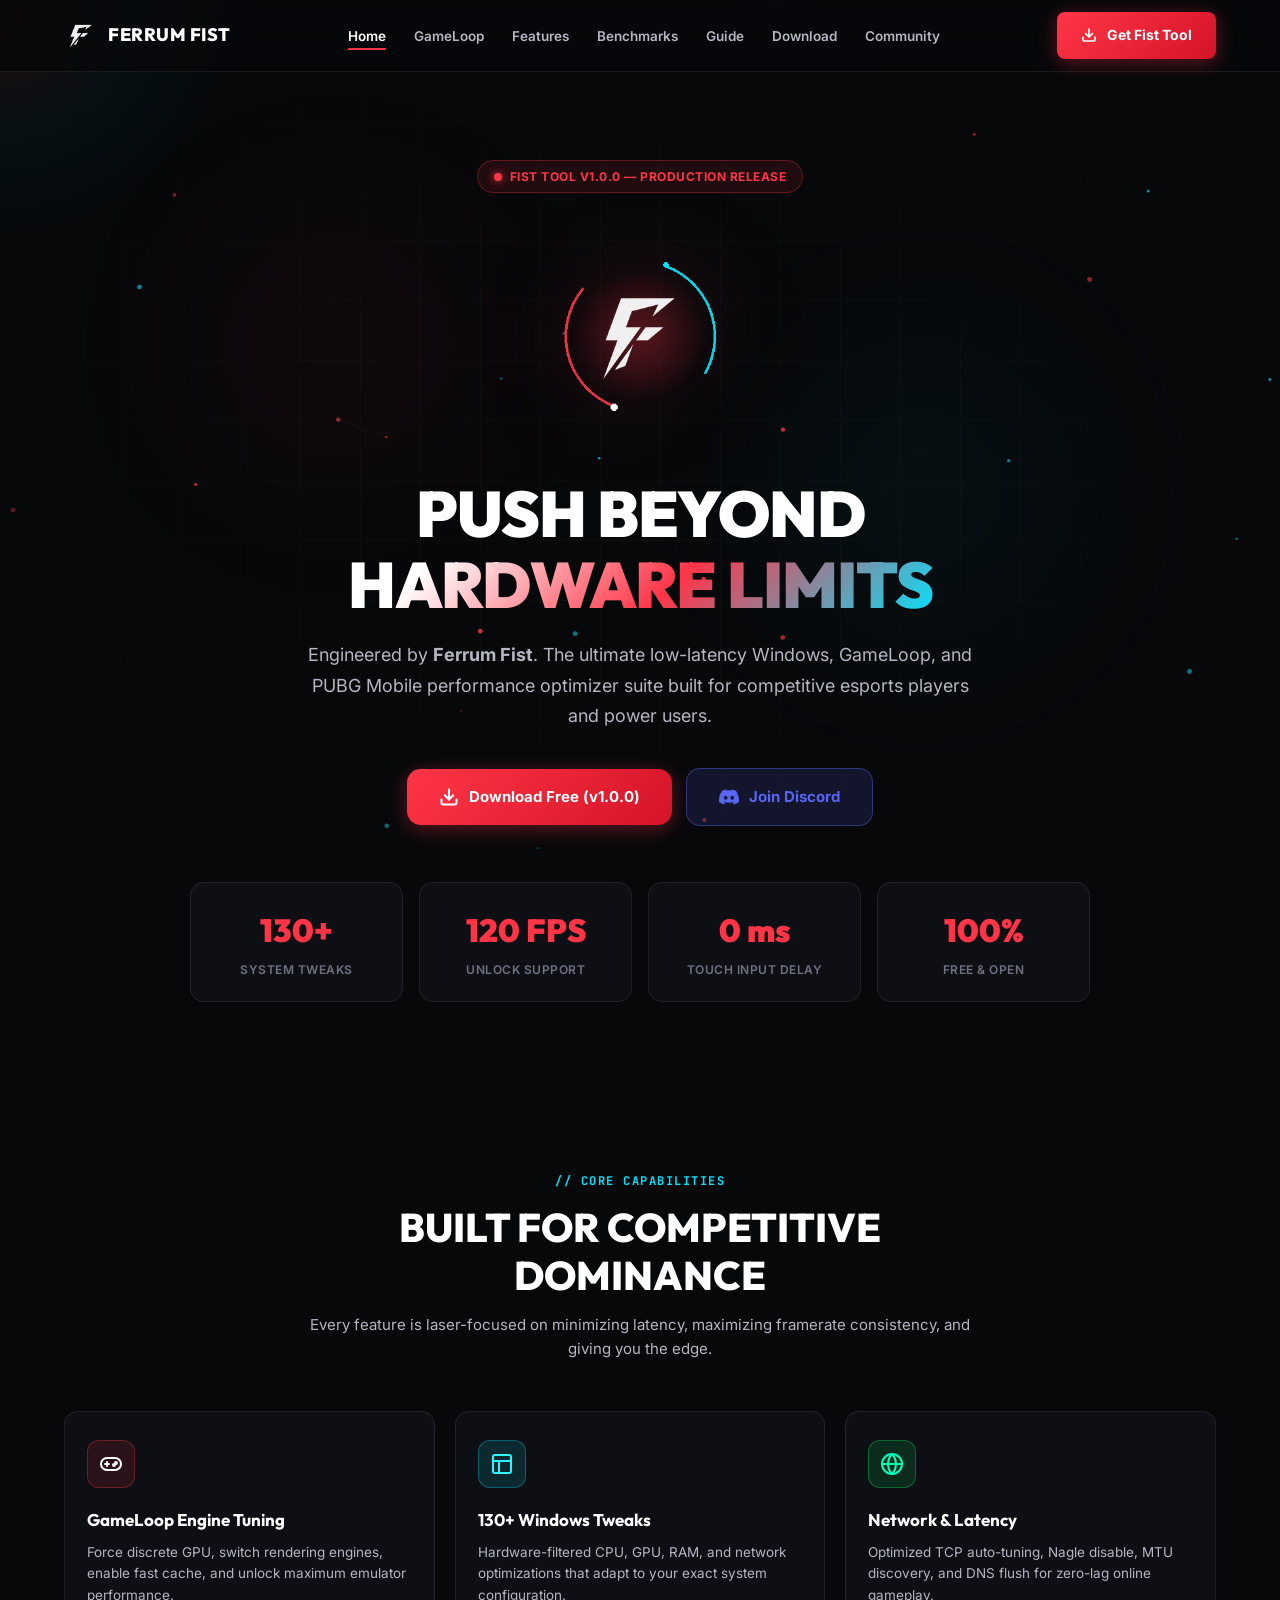
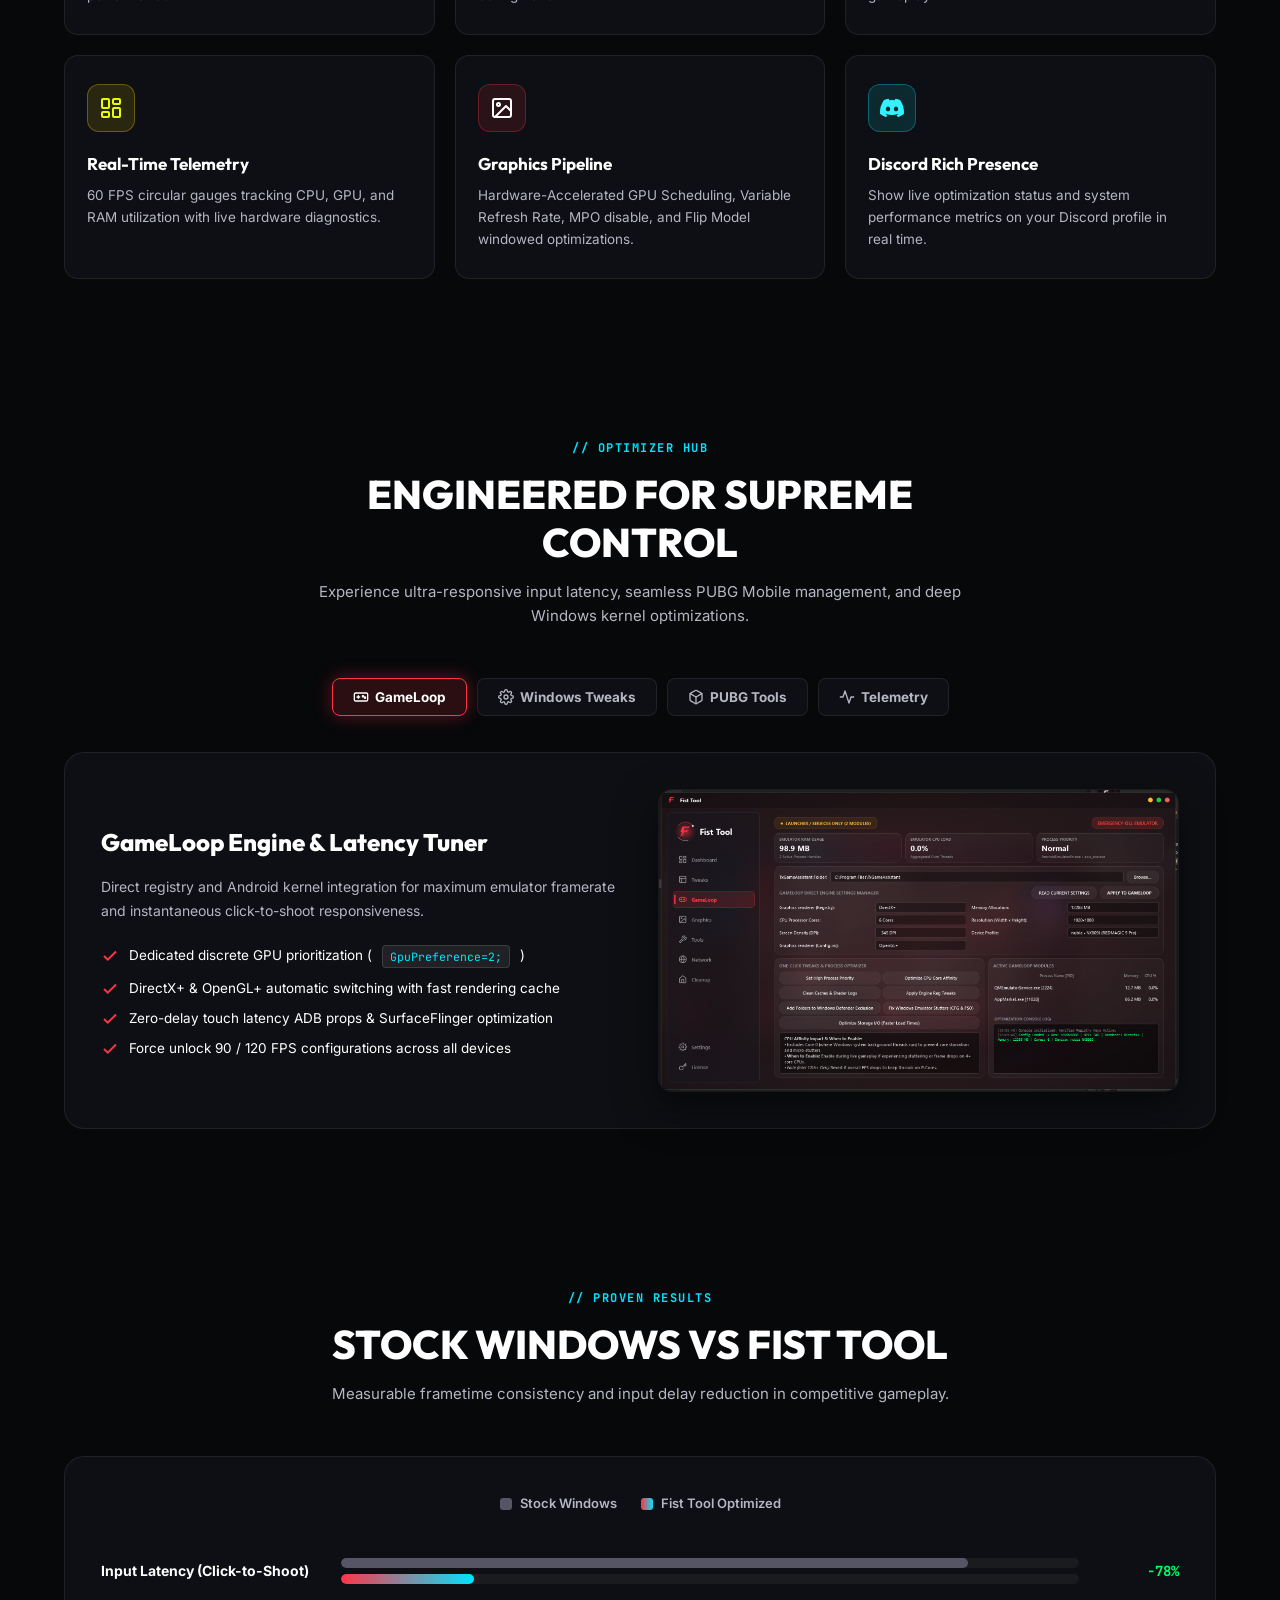
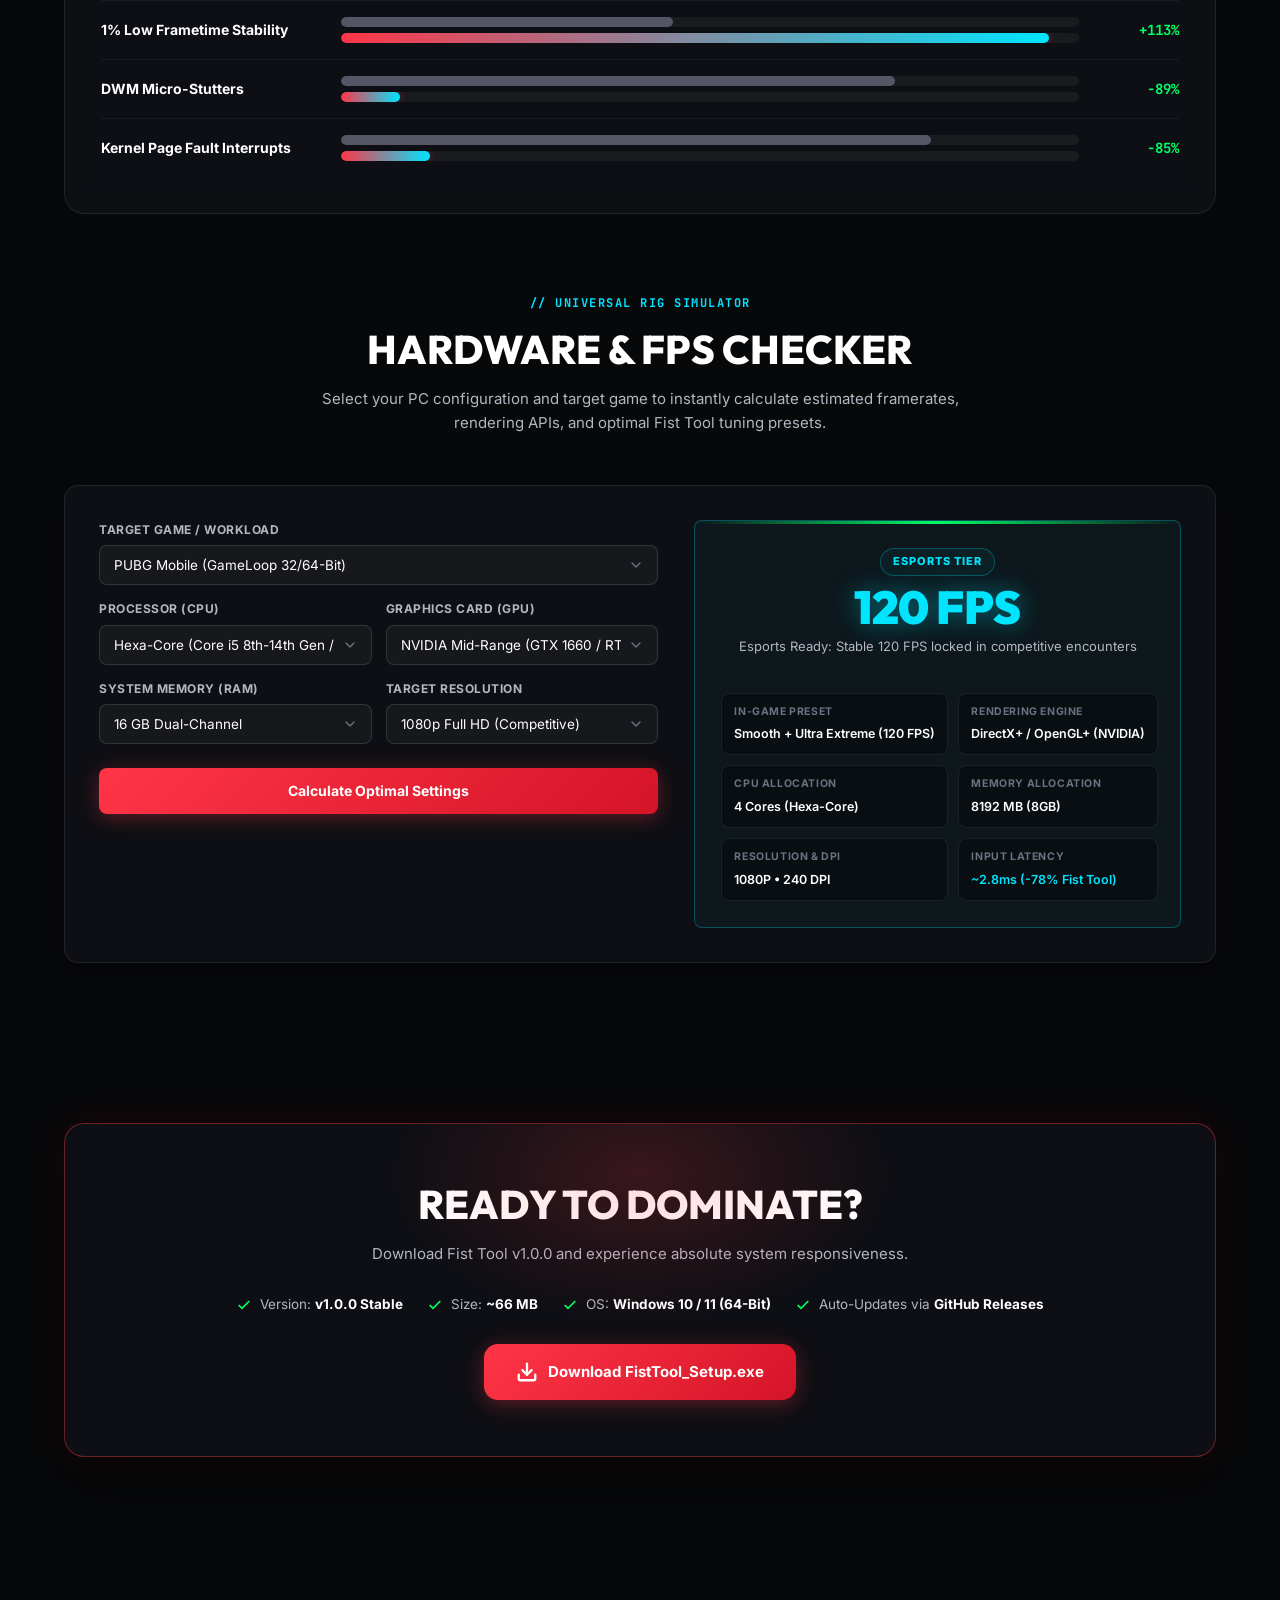
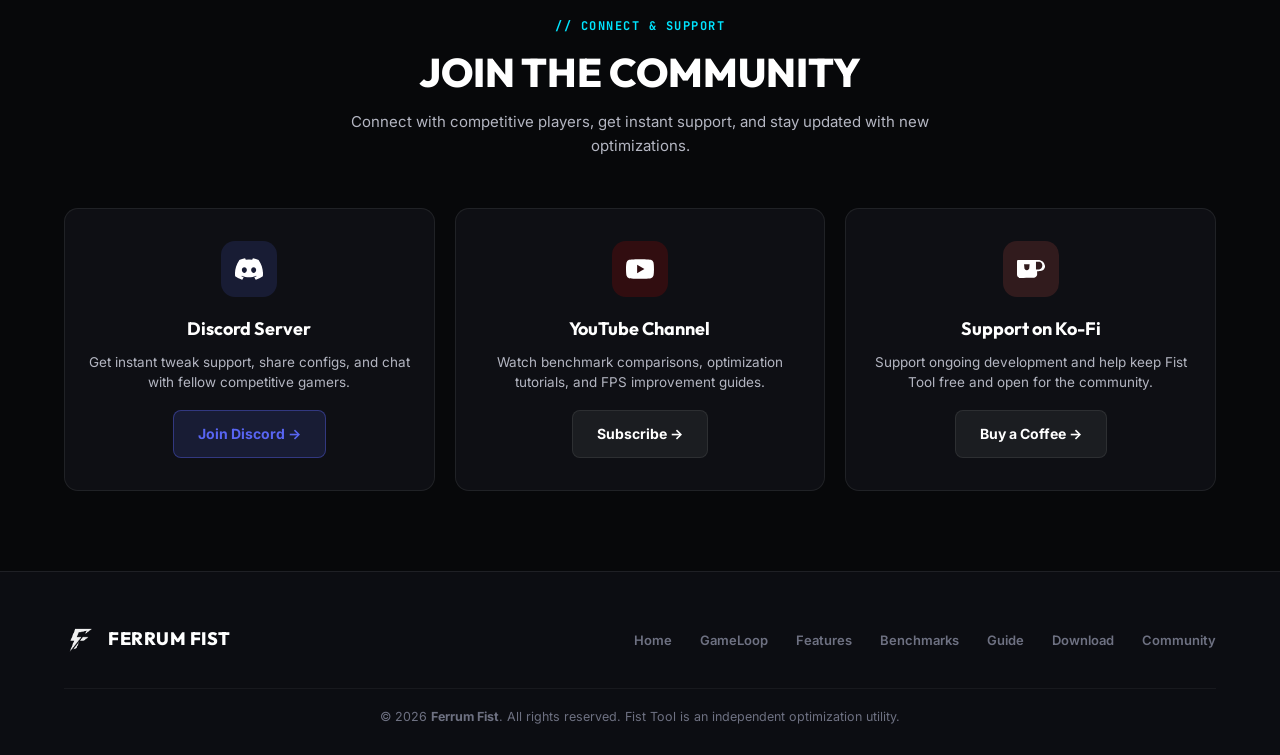
==== commit 9d37c8d2: "feat(website): make hardware and FPS checker universal across games and specs" ====
--- a/website/index.html
+++ b/website/index.html
@@ -343,8 +343,130 @@
   </section>
 
   <!-- ========================================================================
-       DOWNLOAD HUB
-       ======================================================================== -->
+       UNIVERSAL HARDWARE & FPS CHECKER
+       ======================================================================== -->
+  <section class="section" id="fps-checker" style="padding-top: 0;">
+    <div class="container">
+      <div class="section-header" data-animate="fade-up">
+        <span class="section-tag" style="color: var(--color-cyan);">// UNIVERSAL RIG SIMULATOR</span>
+        <h2 class="section-title">HARDWARE & FPS CHECKER</h2>
+        <p class="section-desc">Select your PC configuration and target game to instantly calculate estimated framerates, rendering APIs, and optimal Fist Tool tuning presets.</p>
+      </div>
+
+      <div class="hw-checker-card" data-animate="fade-up">
+        <div class="hw-inputs">
+          <div class="hw-inputs-grid">
+            <div class="hw-form-group full-width">
+              <label for="hw-game">Target Game / Workload</label>
+              <div class="select-wrapper">
+                <select id="hw-game" class="hw-select">
+                  <option value="gameloop" selected>PUBG Mobile (GameLoop 32/64-Bit)</option>
+                  <option value="esports">Competitive Esports (Valorant, CS2, Overwatch 2)</option>
+                  <option value="br">Battle Royale (Apex Legends, Warzone, Fortnite)</option>
+                  <option value="aaa">Open World & AAA (GTA V, Cyberpunk 2077, RDR2)</option>
+                  <option value="general">Windows System Latency & General Gaming</option>
+                </select>
+                <svg class="select-icon" width="16" height="16" viewBox="0 0 24 24" fill="none" stroke="currentColor" stroke-width="2" stroke-linecap="round" stroke-linejoin="round"><polyline points="6 9 12 15 18 9"></polyline></svg>
+              </div>
+            </div>
+
+            <div class="hw-form-group">
+              <label for="hw-cpu">Processor (CPU)</label>
+              <div class="select-wrapper">
+                <select id="hw-cpu" class="hw-select">
+                  <option value="quad">Quad-Core (Core i3 / Ryzen 3 / Older i5)</option>
+                  <option value="hexa" selected>Hexa-Core (Core i5 8th-14th Gen / Ryzen 5)</option>
+                  <option value="octa">Octa-Core (Core i7 / Ryzen 7 / X3D)</option>
+                  <option value="multi">Multi-Core 12+ (Core i9 / Ryzen 9 / Threadripper)</option>
+                </select>
+                <svg class="select-icon" width="16" height="16" viewBox="0 0 24 24" fill="none" stroke="currentColor" stroke-width="2" stroke-linecap="round" stroke-linejoin="round"><polyline points="6 9 12 15 18 9"></polyline></svg>
+              </div>
+            </div>
+
+            <div class="hw-form-group">
+              <label for="hw-gpu">Graphics Card (GPU)</label>
+              <div class="select-wrapper">
+                <select id="hw-gpu" class="hw-select">
+                  <option value="integrated">Integrated (Intel UHD/Iris, AMD Vega)</option>
+                  <option value="entry_nvidia">NVIDIA Entry (GTX 750Ti / 1050 / 1650)</option>
+                  <option value="entry_amd">AMD Entry (RX 460 / 550 / 560 / Vega)</option>
+                  <option value="mid_nvidia" selected>NVIDIA Mid-Range (GTX 1660 / RTX 2060 / 3060)</option>
+                  <option value="mid_amd">AMD Mid-Range (RX 580 / 5500XT / 6600)</option>
+                  <option value="high_nvidia">NVIDIA High-End (RTX 3070 / 4070 / 4080 / 4090)</option>
+                  <option value="high_amd">AMD High-End (RX 6700XT / 7800XT / 7900XTX)</option>
+                </select>
+                <svg class="select-icon" width="16" height="16" viewBox="0 0 24 24" fill="none" stroke="currentColor" stroke-width="2" stroke-linecap="round" stroke-linejoin="round"><polyline points="6 9 12 15 18 9"></polyline></svg>
+              </div>
+            </div>
+
+            <div class="hw-form-group">
+              <label for="hw-ram">System Memory (RAM)</label>
+              <div class="select-wrapper">
+                <select id="hw-ram" class="hw-select">
+                  <option value="8gb">8 GB (or less)</option>
+                  <option value="16gb" selected>16 GB Dual-Channel</option>
+                  <option value="32gb">32 GB+ High-Speed</option>
+                </select>
+                <svg class="select-icon" width="16" height="16" viewBox="0 0 24 24" fill="none" stroke="currentColor" stroke-width="2" stroke-linecap="round" stroke-linejoin="round"><polyline points="6 9 12 15 18 9"></polyline></svg>
+              </div>
+            </div>
+
+            <div class="hw-form-group">
+              <label for="hw-res">Target Resolution</label>
+              <div class="select-wrapper">
+                <select id="hw-res" class="hw-select">
+                  <option value="720p">720p HD (Ultra Smooth)</option>
+                  <option value="1080p" selected>1080p Full HD (Competitive)</option>
+                  <option value="1440p">1440p 2K (High Resolution)</option>
+                  <option value="4k">4K Ultra HD (Heavy Load)</option>
+                </select>
+                <svg class="select-icon" width="16" height="16" viewBox="0 0 24 24" fill="none" stroke="currentColor" stroke-width="2" stroke-linecap="round" stroke-linejoin="round"><polyline points="6 9 12 15 18 9"></polyline></svg>
+              </div>
+            </div>
+          </div>
+
+          <div class="hw-btn-wrapper">
+            <button id="hw-check-btn" class="btn btn-primary" style="width: 100%; justify-content: center; height: 46px; margin-top: 8px;">Calculate Optimal Settings</button>
+          </div>
+        </div>
+        
+        <div class="hw-result-box" id="hw-result-box">
+          <div class="hw-res-header">
+            <span class="hw-res-tier-badge" id="hw-res-tier">ESPORTS 120 FPS READY</span>
+            <div class="hw-res-fps" id="hw-res-fps">120 FPS</div>
+            <p class="hw-res-summary" id="hw-res-desc">Smooth + Ultra Extreme • Zero Stutter Guaranteed</p>
+          </div>
+
+          <div class="hw-details-grid">
+            <div class="hw-detail-item">
+              <div class="hw-detail-label">In-Game Preset</div>
+              <div class="hw-detail-val" id="hw-detail-preset">Smooth + 120 FPS</div>
+            </div>
+            <div class="hw-detail-item">
+              <div class="hw-detail-label">Rendering Engine</div>
+              <div class="hw-detail-val" id="hw-detail-engine">DirectX+ / OpenGL+</div>
+            </div>
+            <div class="hw-detail-item">
+              <div class="hw-detail-label">CPU Allocation</div>
+              <div class="hw-detail-val" id="hw-detail-cpu">4 Cores</div>
+            </div>
+            <div class="hw-detail-item">
+              <div class="hw-detail-label">Memory Allocation</div>
+              <div class="hw-detail-val" id="hw-detail-ram">8192 MB (8GB)</div>
+            </div>
+            <div class="hw-detail-item">
+              <div class="hw-detail-label">Resolution & DPI</div>
+              <div class="hw-detail-val" id="hw-detail-dpi">1080p • 240 DPI</div>
+            </div>
+            <div class="hw-detail-item">
+              <div class="hw-detail-label">Input Latency</div>
+              <div class="hw-detail-val" id="hw-detail-latency" style="color: var(--color-green);">~2.8ms (-78%)</div>
+            </div>
+          </div>
+        </div>
+      </div>
+    </div>
+  </section>
   <section class="section" id="download">
     <div class="container">
       <div class="download-box">
--- a/website/style.css
+++ b/website/style.css
@@ -1458,31 +1458,46 @@
   .guide-grid { grid-template-columns: 1fr; }
 }
 /* ==========================================================================
-   INTERACTIVE HARDWARE CHECKER
+   UNIVERSAL INTERACTIVE HARDWARE & FPS CHECKER
    ========================================================================== */
 .hw-checker-card {
   background: var(--bg-card);
   border: 1px solid var(--border-subtle);
   border-radius: var(--radius-md);
-  padding: 30px;
+  padding: 34px;
+  display: grid;
+  grid-template-columns: 1.15fr 1fr;
+  gap: 36px;
+  align-items: stretch;
+  box-shadow: 0 10px 30px rgba(0, 0, 0, 0.3);
+  position: relative;
+  overflow: hidden;
+}
+
+.hw-inputs {
+  display: flex;
+  flex-direction: column;
+  gap: 16px;
+}
+
+.hw-inputs-grid {
   display: grid;
   grid-template-columns: 1fr 1fr;
-  gap: 40px;
-  align-items: center;
-}
-
-.hw-inputs {
-  display: flex;
-  flex-direction: column;
-  gap: 16px;
+  gap: 14px;
+}
+
+.hw-form-group.full-width {
+  grid-column: 1 / -1;
 }
 
 .hw-form-group label {
   display: block;
-  font-size: 13px;
-  color: var(--text-secondary);
-  margin-bottom: 8px;
-  font-weight: 600;
+  font-size: 12px;
+  text-transform: uppercase;
+  letter-spacing: 0.5px;
+  color: var(--text-secondary);
+  margin-bottom: 6px;
+  font-weight: 700;
 }
 
 .select-wrapper {
@@ -1492,13 +1507,13 @@
 .hw-select {
   width: 100%;
   appearance: none;
-  background: rgba(255, 255, 255, 0.05);
-  border: 1px solid rgba(255, 255, 255, 0.15);
+  background: rgba(255, 255, 255, 0.04);
+  border: 1px solid rgba(255, 255, 255, 0.12);
   color: #fff;
-  padding: 12px 16px;
+  padding: 11px 36px 11px 14px;
   border-radius: var(--radius-sm);
   font-family: var(--font-sans);
-  font-size: 14px;
+  font-size: 13.5px;
   cursor: url('assets/cursor-pointer.svg') 16 16, pointer;
   transition: var(--transition-fast);
 }
@@ -1506,31 +1521,36 @@
 .hw-select:focus {
   outline: none;
   border-color: var(--color-cyan);
-  box-shadow: 0 0 10px rgba(0, 229, 255, 0.2);
+  box-shadow: 0 0 12px rgba(0, 229, 255, 0.25);
+  background: rgba(255, 255, 255, 0.07);
+}
+
+.hw-select option {
+  background: #0d0e14;
+  color: #fff;
+  padding: 10px;
 }
 
 .select-icon {
   position: absolute;
-  right: 16px;
+  right: 14px;
   top: 50%;
   transform: translateY(-50%);
-  color: var(--text-secondary);
+  color: var(--text-muted);
   pointer-events: none;
 }
 
 .hw-result-box {
-  background: rgba(0, 255, 102, 0.05);
-  border: 1px solid rgba(0, 255, 102, 0.3);
+  background: rgba(0, 255, 102, 0.04);
+  border: 1px solid rgba(0, 255, 102, 0.25);
   border-radius: var(--radius-sm);
-  padding: 30px;
-  text-align: center;
-  height: 100%;
+  padding: 26px;
   display: flex;
   flex-direction: column;
-  justify-content: center;
+  justify-content: space-between;
   position: relative;
   overflow: hidden;
-  transition: all 0.3s ease;
+  transition: all 0.3s cubic-bezier(0.16, 1, 0.3, 1);
 }
 
 .hw-result-box::before {
@@ -1539,11 +1559,96 @@
   top: 0; left: 0;
   width: 100%; height: 3px;
   background: linear-gradient(90deg, transparent, var(--color-green), transparent);
-}
-
-@media (max-width: 768px) {
-  .hw-checker-card { grid-template-columns: 1fr; gap: 20px; }
-  .hw-result-box { padding: 20px; }
+  transition: all 0.3s ease;
+}
+
+.hw-res-header {
+  text-align: center;
+  margin-bottom: 20px;
+}
+
+.hw-res-tier-badge {
+  display: inline-block;
+  padding: 4px 12px;
+  border-radius: 20px;
+  font-size: 11px;
+  font-weight: 800;
+  text-transform: uppercase;
+  letter-spacing: 1px;
+  margin-bottom: 8px;
+  background: rgba(0, 255, 102, 0.12);
+  color: var(--color-green);
+  border: 1px solid rgba(0, 255, 102, 0.3);
+}
+
+.hw-res-fps {
+  font-size: 46px;
+  font-weight: 900;
+  font-family: var(--font-display);
+  color: var(--color-green);
+  line-height: 1;
+  margin-bottom: 6px;
+  text-shadow: 0 0 25px rgba(0, 255, 102, 0.45);
+  letter-spacing: -0.5px;
+}
+
+.hw-res-summary {
+  font-size: 13px;
+  color: var(--text-secondary);
+  margin-bottom: 0;
+}
+
+.hw-details-grid {
+  display: grid;
+  grid-template-columns: 1fr 1fr;
+  gap: 10px;
+  margin-top: 16px;
+}
+
+.hw-detail-item {
+  background: rgba(0, 0, 0, 0.35);
+  border: 1px solid rgba(255, 255, 255, 0.08);
+  border-radius: var(--radius-sm);
+  padding: 10px 12px;
+  text-align: left;
+}
+
+.hw-detail-label {
+  font-size: 10.5px;
+  text-transform: uppercase;
+  letter-spacing: 0.6px;
+  color: var(--text-muted);
+  font-weight: 700;
+  margin-bottom: 4px;
+}
+
+.hw-detail-val {
+  font-size: 12.5px;
+  font-weight: 600;
+  color: #fff;
+  white-space: nowrap;
+  overflow: hidden;
+  text-overflow: ellipsis;
+}
+
+@media (max-width: 900px) {
+  .hw-checker-card {
+    grid-template-columns: 1fr;
+    gap: 24px;
+    padding: 24px;
+  }
+}
+
+@media (max-width: 580px) {
+  .hw-inputs-grid {
+    grid-template-columns: 1fr;
+  }
+  .hw-details-grid {
+    grid-template-columns: 1fr;
+  }
+  .hw-res-fps {
+    font-size: 38px;
+  }
 }
 
 /* ==========================================================================
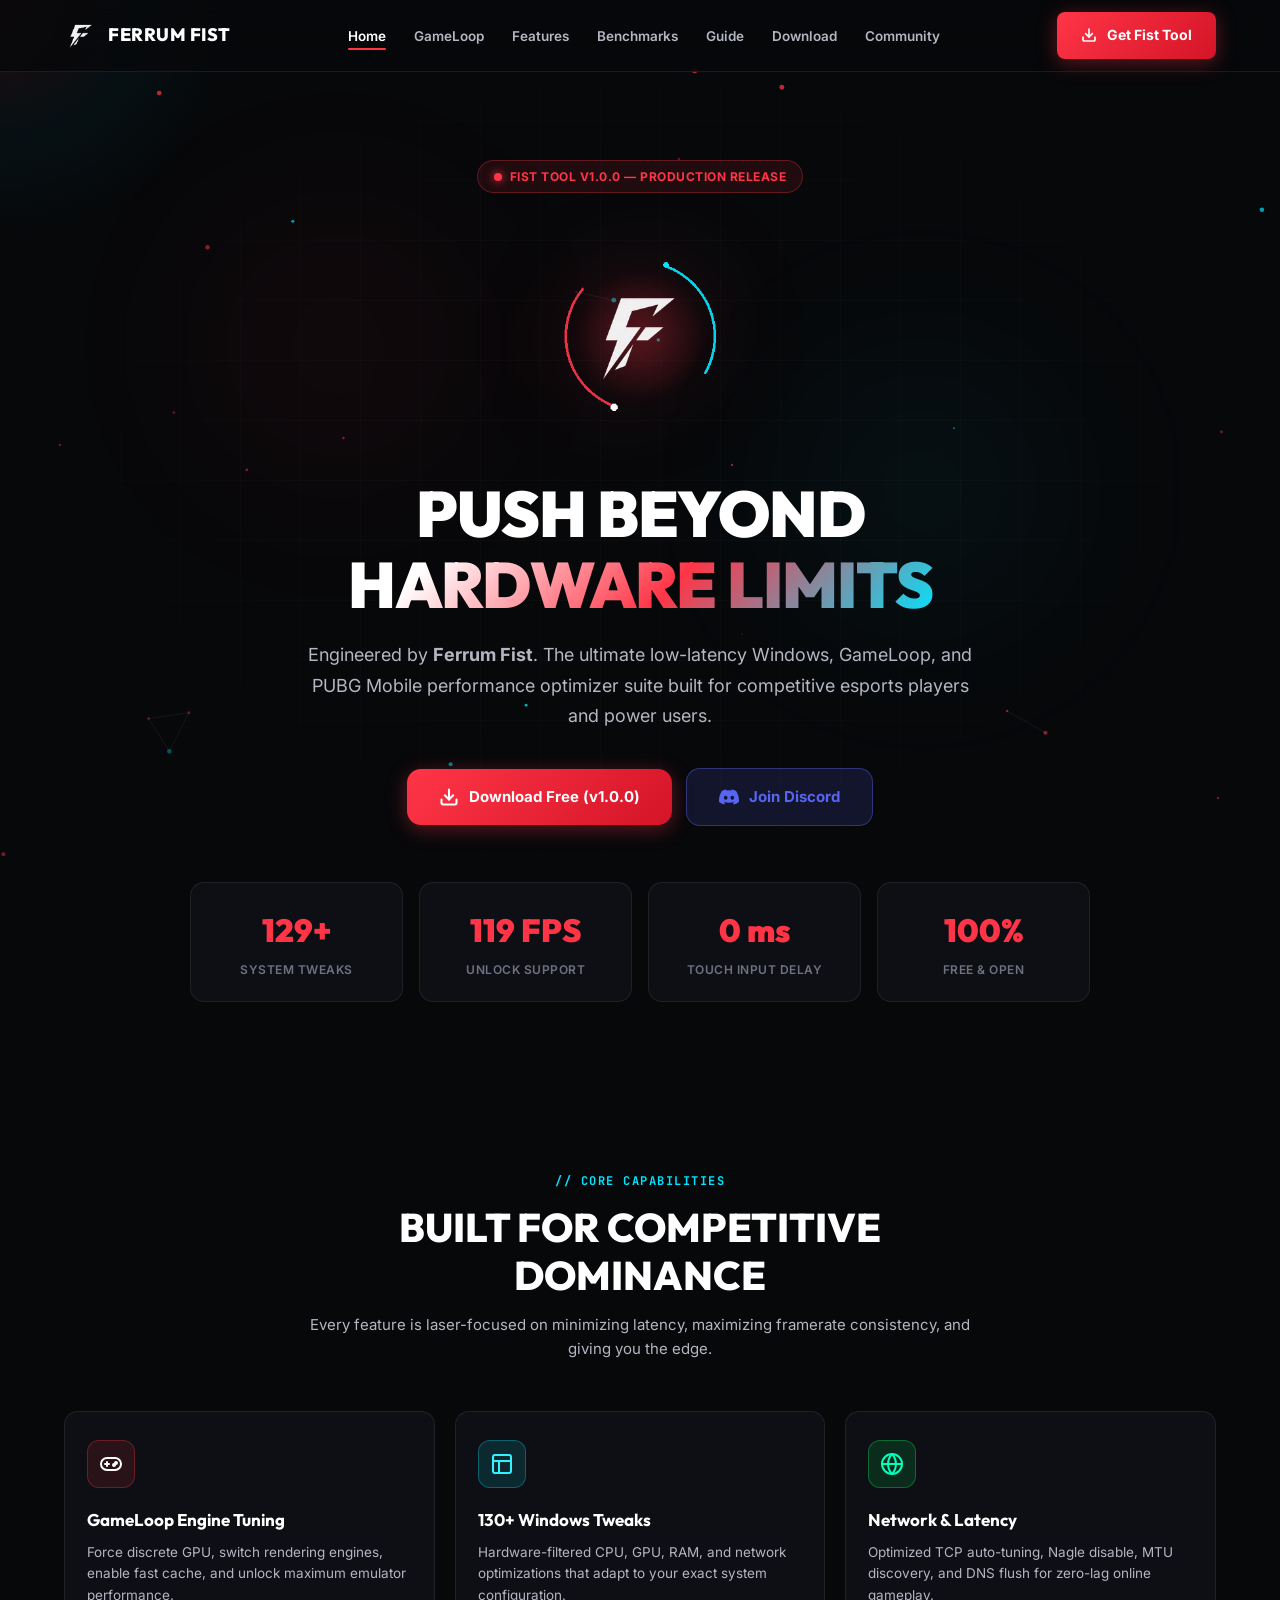
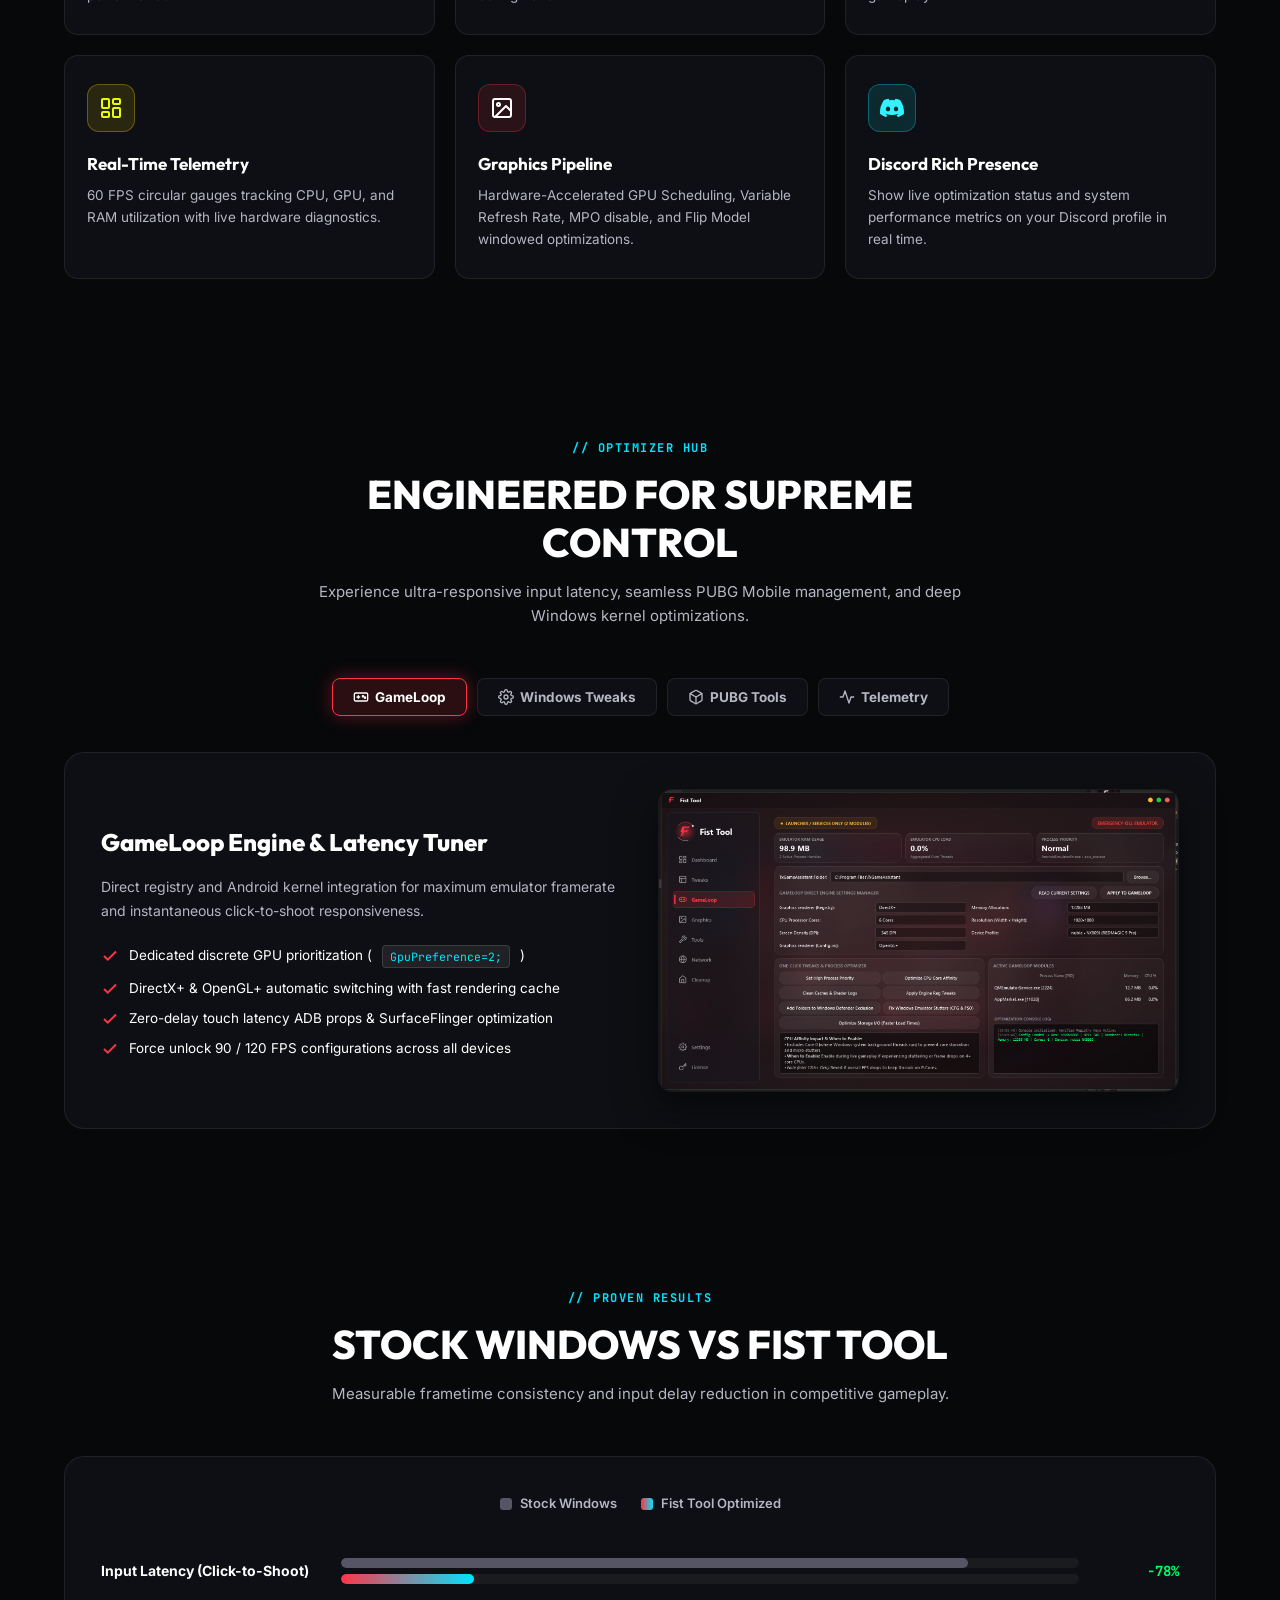
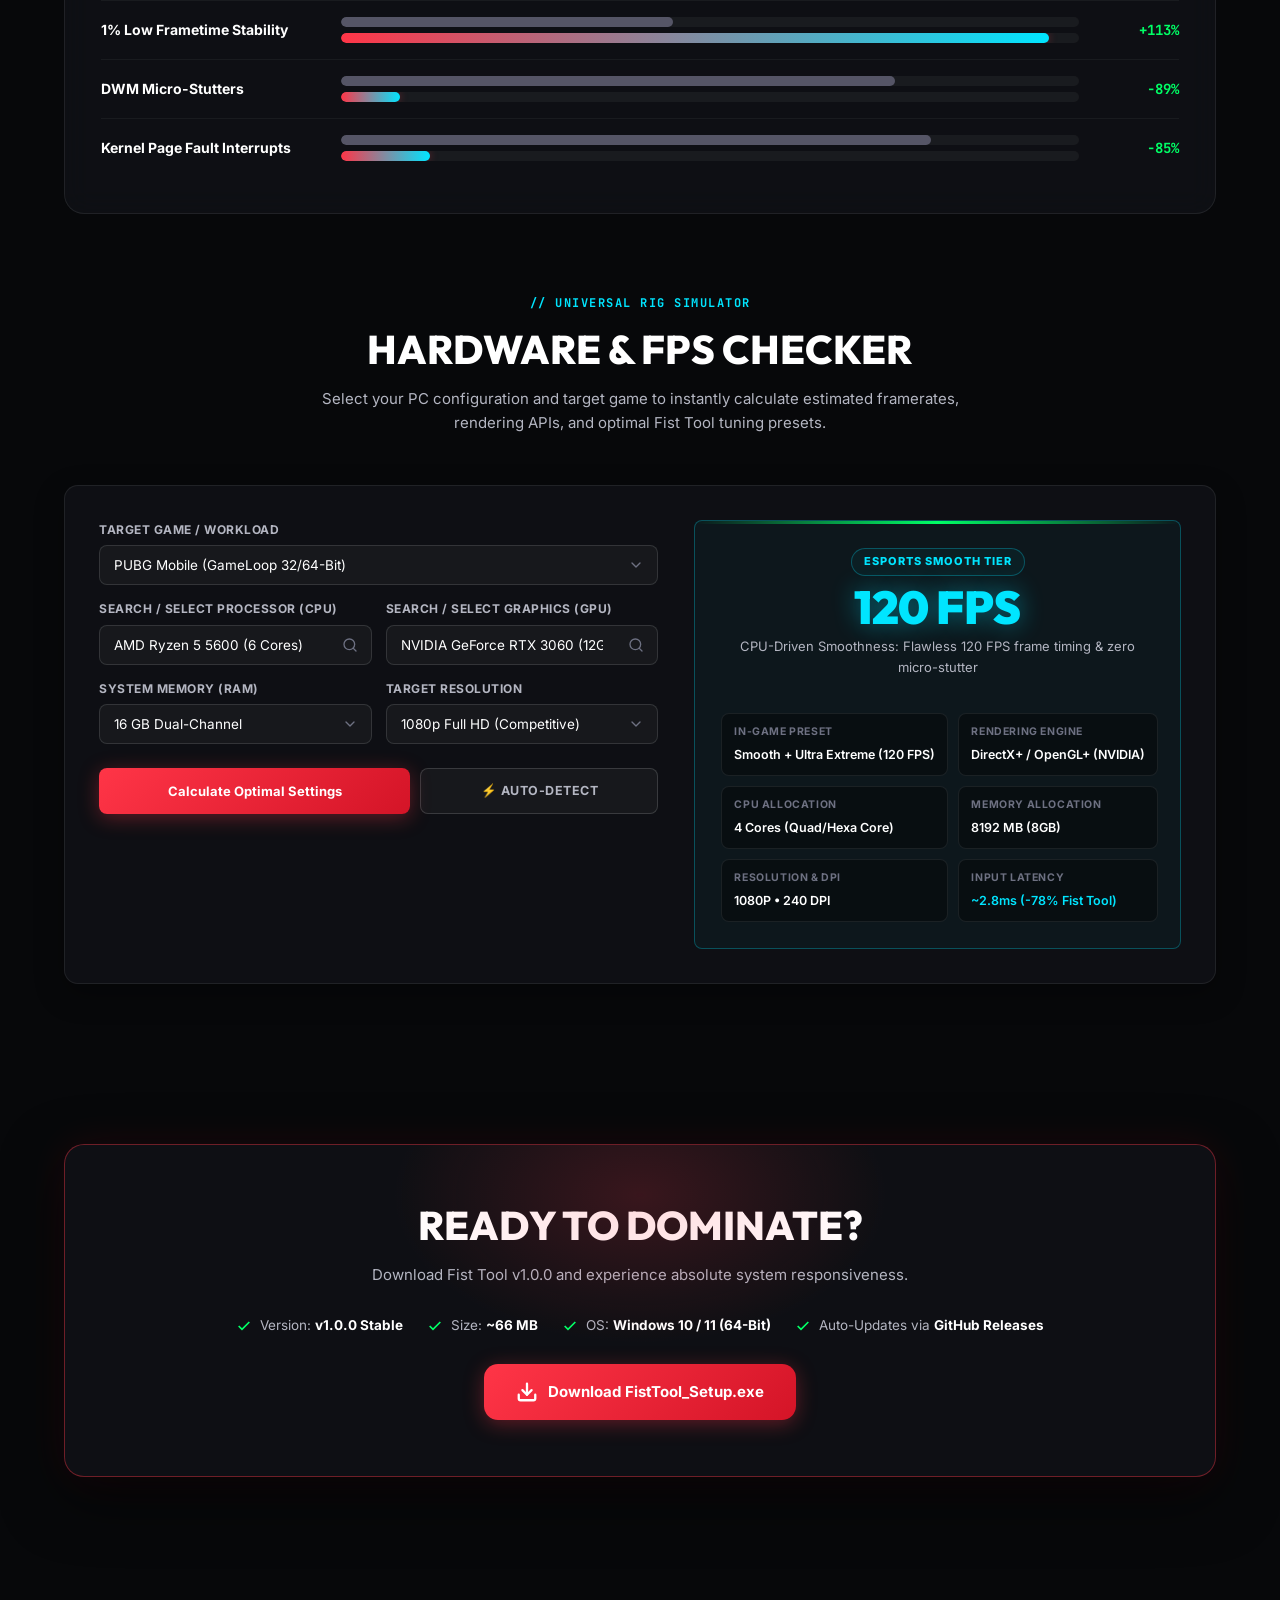
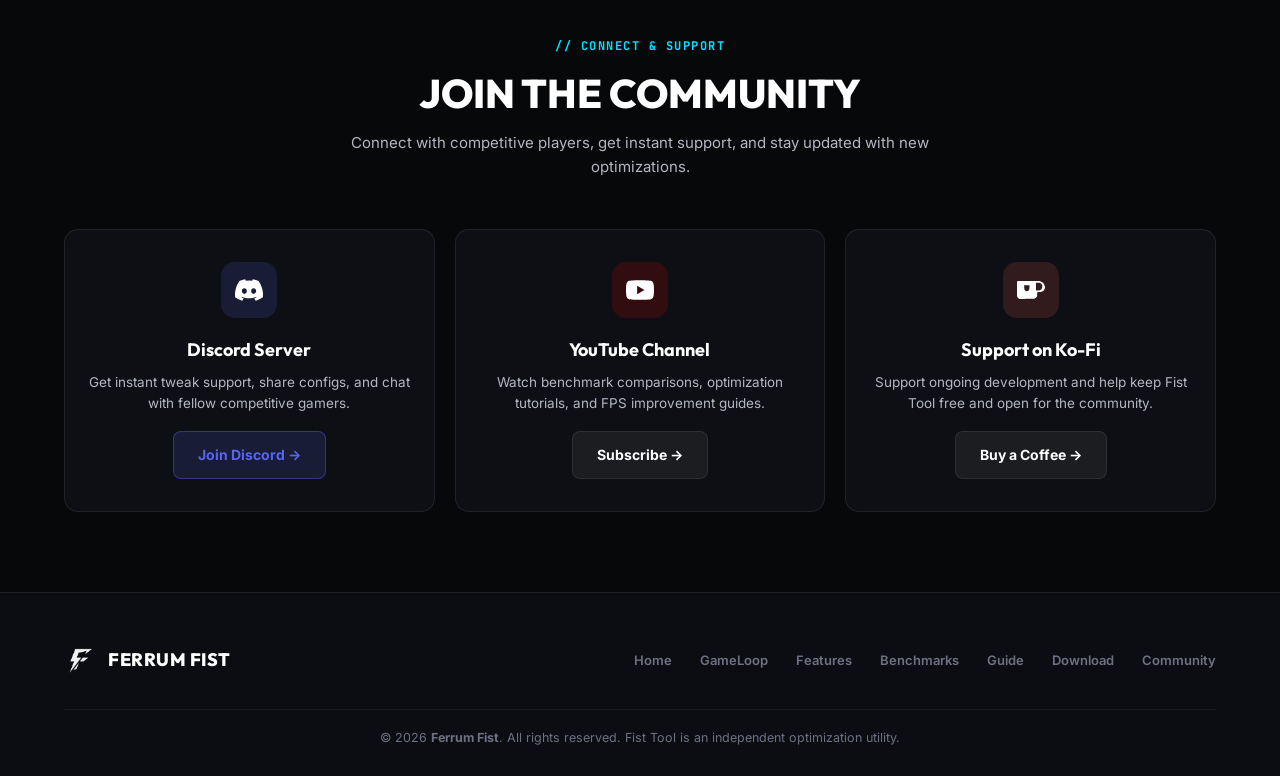
==== commit 97afff1b: "feat(website): universal hardware database with model search and 1-click auto-detect" ====
--- a/website/index.html
+++ b/website/index.html
@@ -371,31 +371,20 @@
             </div>
 
             <div class="hw-form-group">
-              <label for="hw-cpu">Processor (CPU)</label>
+              <label for="hw-cpu">Search / Select Processor (CPU)</label>
               <div class="select-wrapper">
-                <select id="hw-cpu" class="hw-select">
-                  <option value="quad">Quad-Core (Core i3 / Ryzen 3 / Older i5)</option>
-                  <option value="hexa" selected>Hexa-Core (Core i5 8th-14th Gen / Ryzen 5)</option>
-                  <option value="octa">Octa-Core (Core i7 / Ryzen 7 / X3D)</option>
-                  <option value="multi">Multi-Core 12+ (Core i9 / Ryzen 9 / Threadripper)</option>
-                </select>
-                <svg class="select-icon" width="16" height="16" viewBox="0 0 24 24" fill="none" stroke="currentColor" stroke-width="2" stroke-linecap="round" stroke-linejoin="round"><polyline points="6 9 12 15 18 9"></polyline></svg>
+                <input type="text" id="hw-cpu" class="hw-select hw-search-input" list="hw-cpu-list" placeholder="Search CPU (e.g. i5-12400F, Ryzen 5 5600)..." value="AMD Ryzen 5 5600 (6 Cores)" autocomplete="off">
+                <datalist id="hw-cpu-list"></datalist>
+                <svg class="select-icon" width="16" height="16" viewBox="0 0 24 24" fill="none" stroke="currentColor" stroke-width="2" stroke-linecap="round" stroke-linejoin="round"><circle cx="11" cy="11" r="8"/><line x1="21" y1="21" x2="16.65" y2="16.65"/></svg>
               </div>
             </div>
 
             <div class="hw-form-group">
-              <label for="hw-gpu">Graphics Card (GPU)</label>
+              <label for="hw-gpu">Search / Select Graphics (GPU)</label>
               <div class="select-wrapper">
-                <select id="hw-gpu" class="hw-select">
-                  <option value="integrated">Integrated (Intel UHD/Iris, AMD Vega)</option>
-                  <option value="entry_nvidia">NVIDIA Entry (GTX 750Ti / 1050 / 1650)</option>
-                  <option value="entry_amd">AMD Entry (RX 460 / 550 / 560 / Vega)</option>
-                  <option value="mid_nvidia" selected>NVIDIA Mid-Range (GTX 1660 / RTX 2060 / 3060)</option>
-                  <option value="mid_amd">AMD Mid-Range (RX 580 / 5500XT / 6600)</option>
-                  <option value="high_nvidia">NVIDIA High-End (RTX 3070 / 4070 / 4080 / 4090)</option>
-                  <option value="high_amd">AMD High-End (RX 6700XT / 7800XT / 7900XTX)</option>
-                </select>
-                <svg class="select-icon" width="16" height="16" viewBox="0 0 24 24" fill="none" stroke="currentColor" stroke-width="2" stroke-linecap="round" stroke-linejoin="round"><polyline points="6 9 12 15 18 9"></polyline></svg>
+                <input type="text" id="hw-gpu" class="hw-select hw-search-input" list="hw-gpu-list" placeholder="Search GPU (e.g. RTX 3060, GTX 1650, RX 6600)..." value="NVIDIA GeForce RTX 3060 (12GB)" autocomplete="off">
+                <datalist id="hw-gpu-list"></datalist>
+                <svg class="select-icon" width="16" height="16" viewBox="0 0 24 24" fill="none" stroke="currentColor" stroke-width="2" stroke-linecap="round" stroke-linejoin="round"><circle cx="11" cy="11" r="8"/><line x1="21" y1="21" x2="16.65" y2="16.65"/></svg>
               </div>
             </div>
 
@@ -426,7 +415,8 @@
           </div>
 
           <div class="hw-btn-wrapper">
-            <button id="hw-check-btn" class="btn btn-primary" style="width: 100%; justify-content: center; height: 46px; margin-top: 8px;">Calculate Optimal Settings</button>
+            <button id="hw-check-btn" class="btn btn-primary">Calculate Optimal Settings</button>
+            <button id="hw-autodetect-btn" type="button" class="btn btn-detect" title="Auto-detect hardware from browser">⚡ Auto-Detect</button>
           </div>
         </div>
         
--- a/website/style.css
+++ b/website/style.css
@@ -1540,6 +1540,46 @@
   pointer-events: none;
 }
 
+.hw-btn-wrapper {
+  display: flex;
+  gap: 10px;
+  margin-top: 8px;
+}
+
+.hw-btn-wrapper .btn {
+  height: 46px;
+  justify-content: center;
+  font-size: 13px;
+}
+
+.hw-btn-wrapper .btn-primary {
+  flex: 1.4;
+}
+
+.hw-btn-wrapper .btn-detect {
+  flex: 1;
+  background: rgba(255, 255, 255, 0.04);
+  border: 1px solid rgba(255, 255, 255, 0.15);
+  color: var(--text-secondary);
+  font-size: 12.5px;
+  font-weight: 700;
+  text-transform: uppercase;
+  letter-spacing: 0.5px;
+  display: inline-flex;
+  align-items: center;
+  gap: 6px;
+  border-radius: var(--radius-sm);
+  cursor: url('assets/cursor-pointer.svg') 16 16, pointer;
+  transition: var(--transition-fast);
+}
+
+.hw-btn-wrapper .btn-detect:hover {
+  background: rgba(0, 229, 255, 0.1);
+  border-color: var(--color-cyan);
+  color: var(--color-cyan);
+  box-shadow: 0 0 15px rgba(0, 229, 255, 0.25);
+}
+
 .hw-result-box {
   background: rgba(0, 255, 102, 0.04);
   border: 1px solid rgba(0, 255, 102, 0.25);
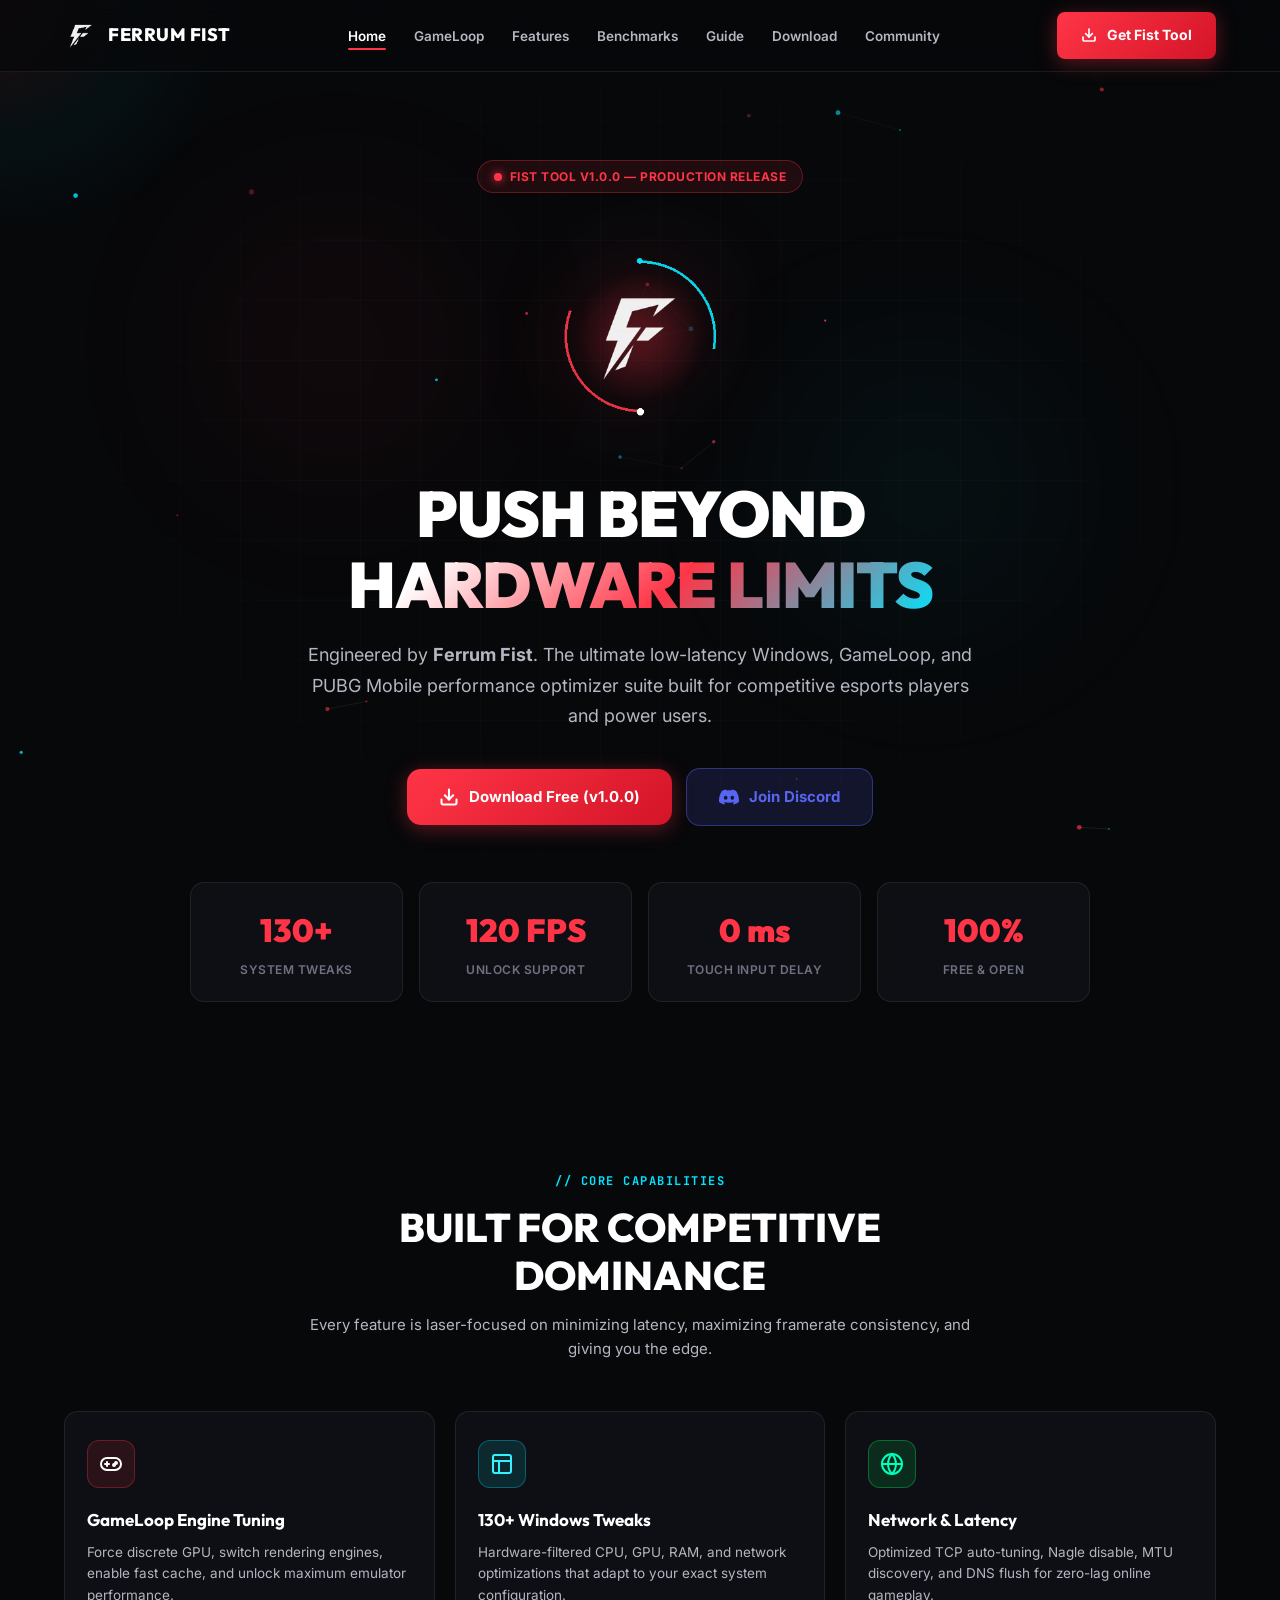
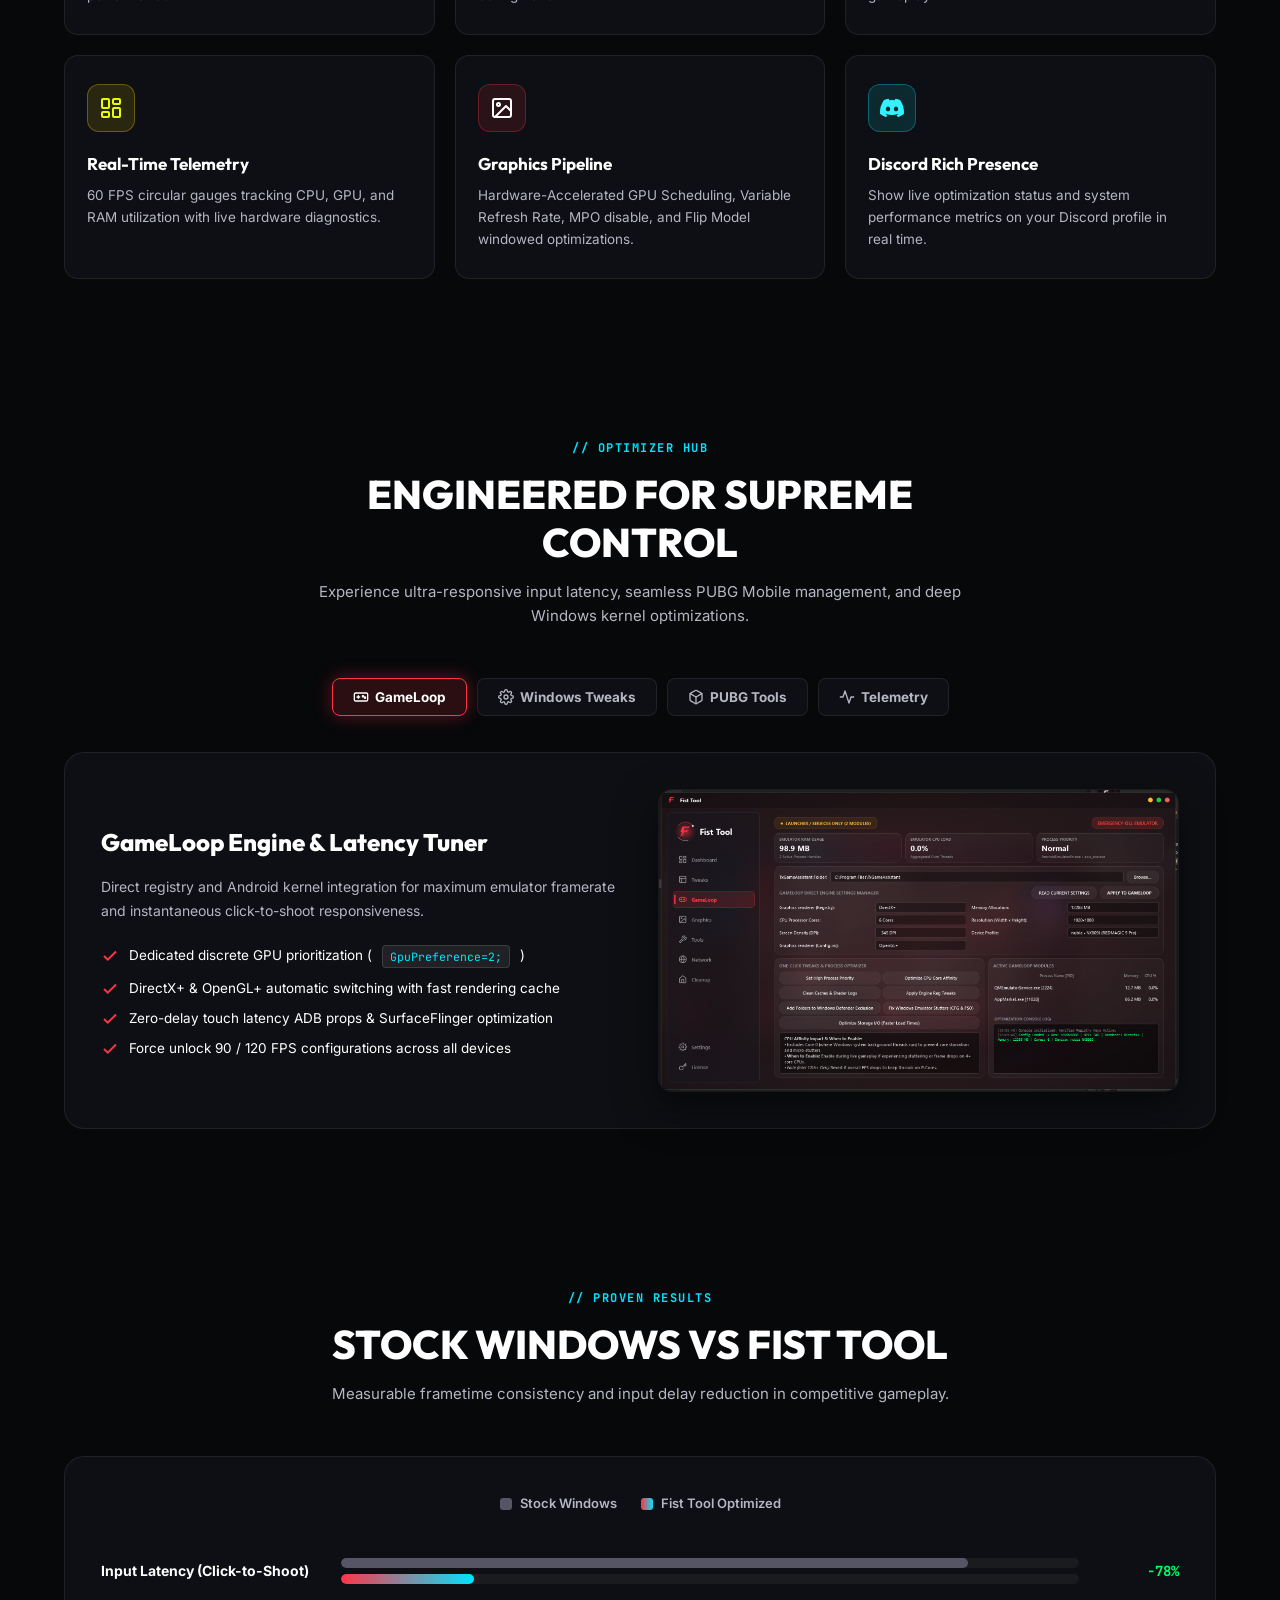
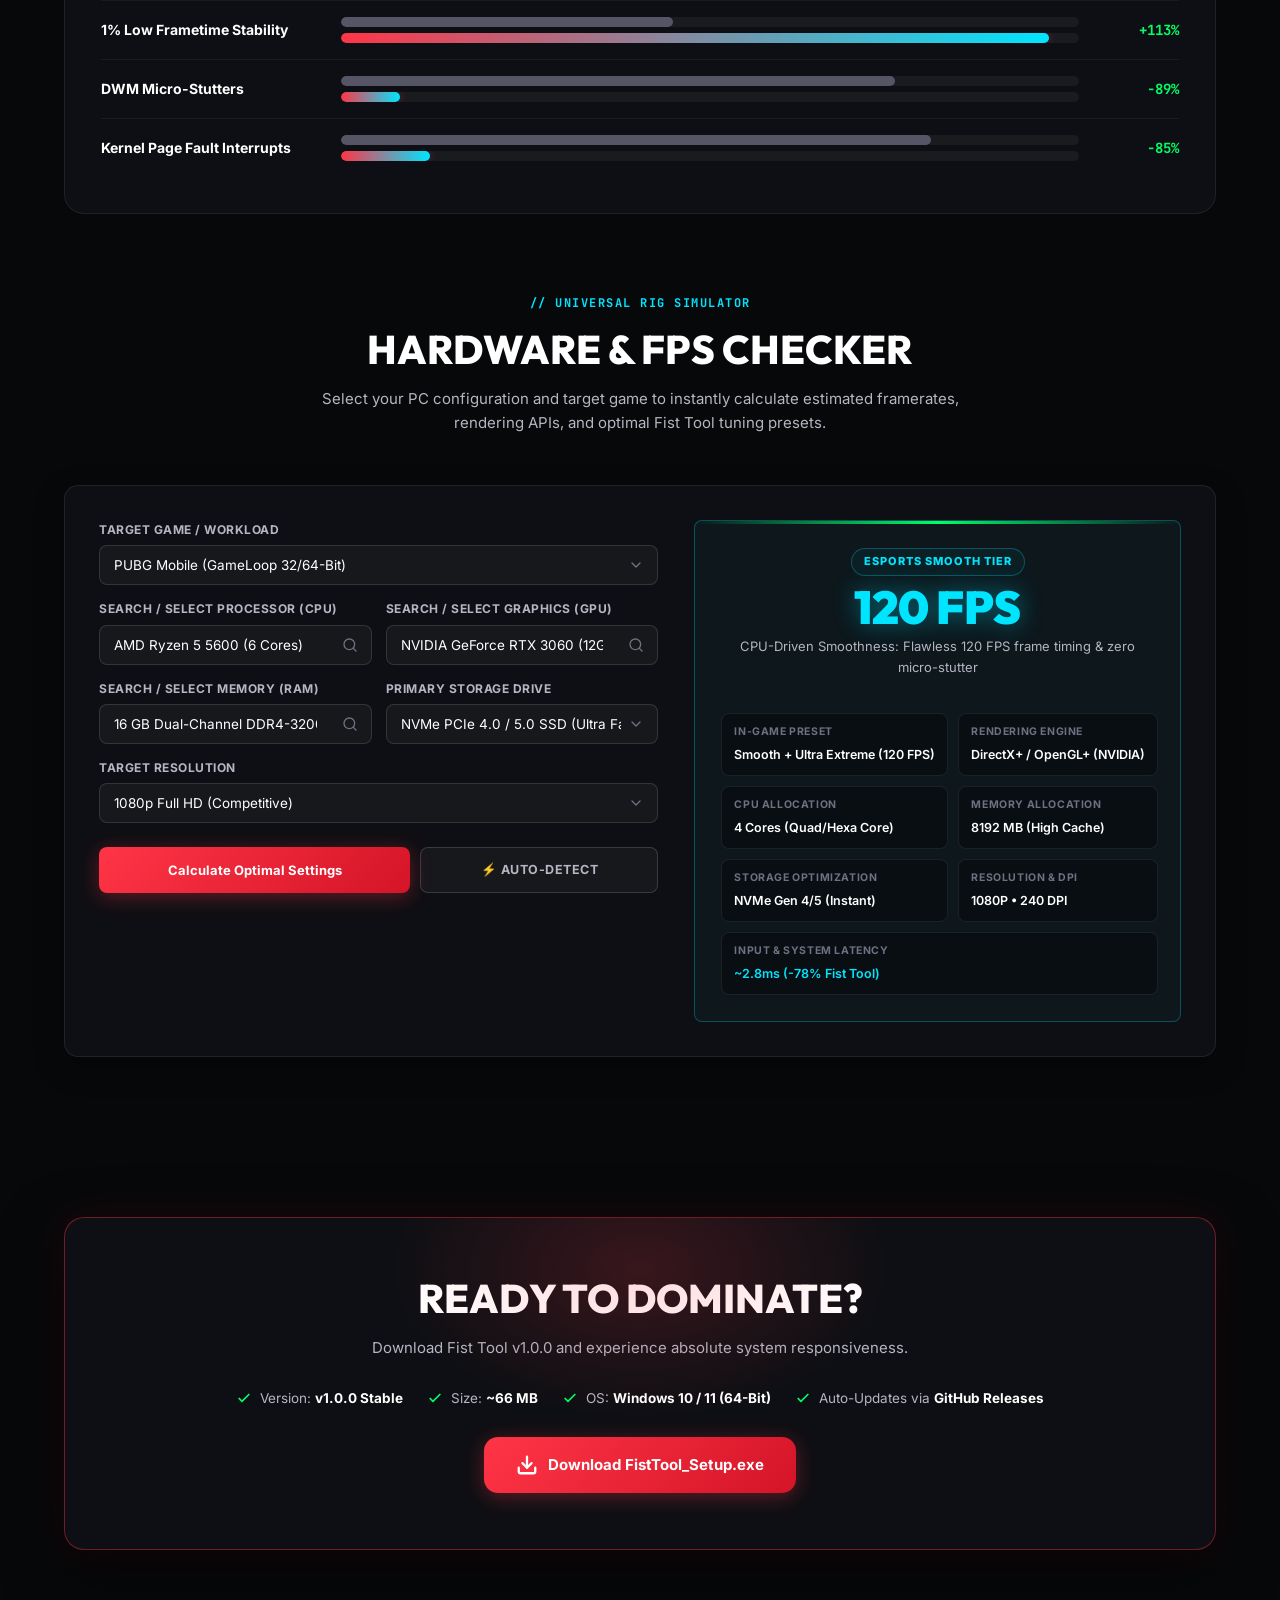
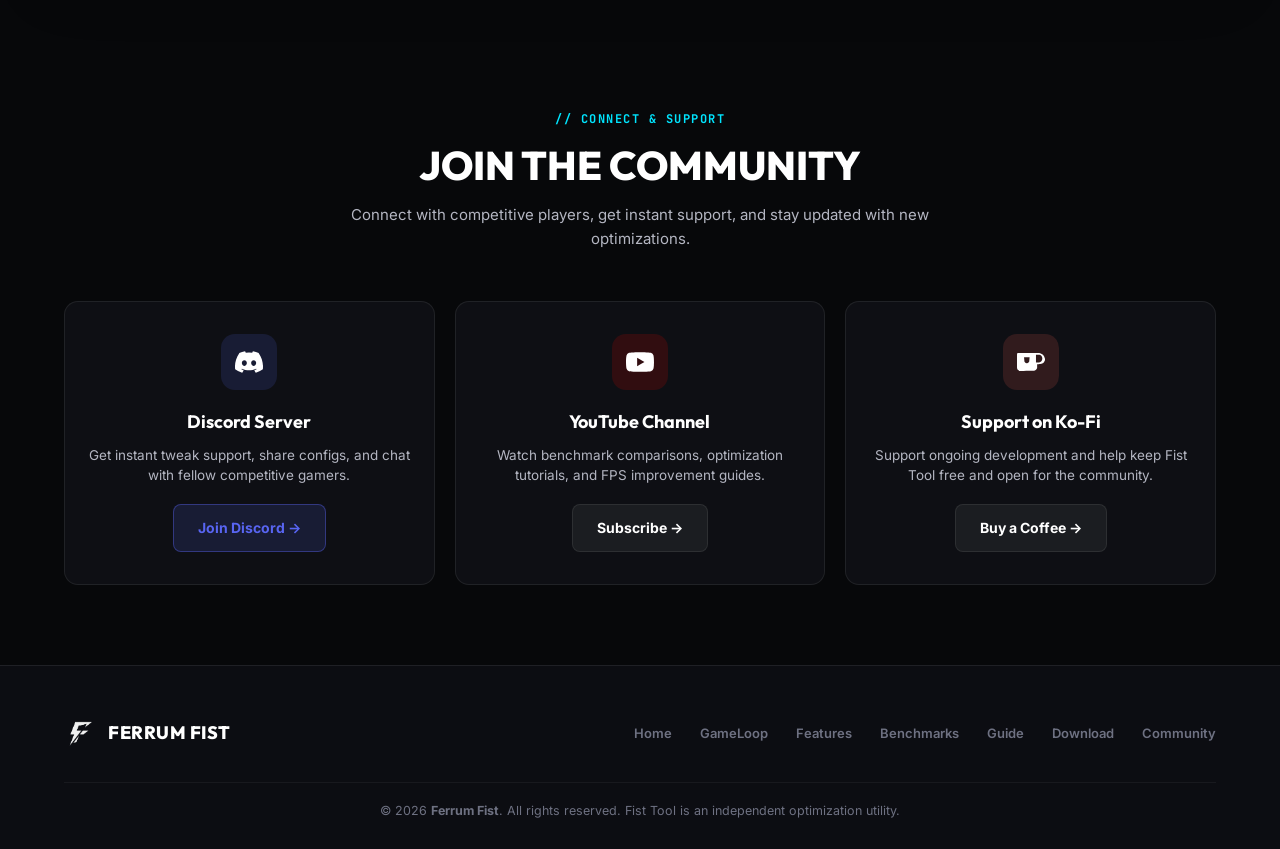
==== commit c6bdfde6: "feat(hardware): expand universal hardware database to all CPUs, GPUs, Memory & Storage tiers with re" ====
--- a/website/index.html
+++ b/website/index.html
@@ -388,19 +388,29 @@
               </div>
             </div>
 
+                        <div class="hw-form-group">
+              <label for="hw-ram">Search / Select Memory (RAM)</label>
+              <div class="select-wrapper">
+                <input type="text" id="hw-ram" class="hw-select hw-search-input" list="hw-ram-list" placeholder="Search / Select RAM (e.g. 16 GB Dual-Channel)..." value="16 GB Dual-Channel DDR4-3200 / DDR5-5200 (Recommended)" autocomplete="off">
+                <datalist id="hw-ram-list"></datalist>
+                <svg class="select-icon" width="16" height="16" viewBox="0 0 24 24" fill="none" stroke="currentColor" stroke-width="2" stroke-linecap="round" stroke-linejoin="round"><circle cx="11" cy="11" r="8"/><line x1="21" y1="21" x2="16.65" y2="16.65"/></svg>
+              </div>
+            </div>
+
             <div class="hw-form-group">
-              <label for="hw-ram">System Memory (RAM)</label>
+              <label for="hw-storage">Primary Storage Drive</label>
               <div class="select-wrapper">
-                <select id="hw-ram" class="hw-select">
-                  <option value="8gb">8 GB (or less)</option>
-                  <option value="16gb" selected>16 GB Dual-Channel</option>
-                  <option value="32gb">32 GB+ High-Speed</option>
+                <select id="hw-storage" class="hw-select">
+                  <option value="nvme_gen4" selected>NVMe PCIe 4.0 / 5.0 SSD (Ultra Fast)</option>
+                  <option value="nvme_gen3">NVMe PCIe 3.0 SSD (Fast Streaming)</option>
+                  <option value="sata_ssd">2.5" SATA III SSD (Standard Solid State)</option>
+                  <option value="hdd">Mechanical HDD (7200 / 5400 RPM)</option>
                 </select>
                 <svg class="select-icon" width="16" height="16" viewBox="0 0 24 24" fill="none" stroke="currentColor" stroke-width="2" stroke-linecap="round" stroke-linejoin="round"><polyline points="6 9 12 15 18 9"></polyline></svg>
               </div>
             </div>
 
-            <div class="hw-form-group">
+            <div class="hw-form-group full-width">
               <label for="hw-res">Target Resolution</label>
               <div class="select-wrapper">
                 <select id="hw-res" class="hw-select">
@@ -427,7 +437,7 @@
             <p class="hw-res-summary" id="hw-res-desc">Smooth + Ultra Extreme • Zero Stutter Guaranteed</p>
           </div>
 
-          <div class="hw-details-grid">
+                    <div class="hw-details-grid">
             <div class="hw-detail-item">
               <div class="hw-detail-label">In-Game Preset</div>
               <div class="hw-detail-val" id="hw-detail-preset">Smooth + 120 FPS</div>
@@ -445,12 +455,16 @@
               <div class="hw-detail-val" id="hw-detail-ram">8192 MB (8GB)</div>
             </div>
             <div class="hw-detail-item">
+              <div class="hw-detail-label">Storage Optimization</div>
+              <div class="hw-detail-val" id="hw-detail-storage">NVMe Gen 4/5 (Instant)</div>
+            </div>
+            <div class="hw-detail-item">
               <div class="hw-detail-label">Resolution & DPI</div>
               <div class="hw-detail-val" id="hw-detail-dpi">1080p • 240 DPI</div>
             </div>
-            <div class="hw-detail-item">
-              <div class="hw-detail-label">Input Latency</div>
-              <div class="hw-detail-val" id="hw-detail-latency" style="color: var(--color-green);">~2.8ms (-78%)</div>
+            <div class="hw-detail-item full-width">
+              <div class="hw-detail-label">Input & System Latency</div>
+              <div class="hw-detail-val" id="hw-detail-latency" style="color: var(--color-cyan);">~2.8ms (-78% Fist Tool)</div>
             </div>
           </div>
         </div>
--- a/website/style.css
+++ b/website/style.css
@@ -1653,6 +1653,10 @@
   text-align: left;
 }
 
+.hw-detail-item.full-width {
+  grid-column: 1 / -1;
+}
+
 .hw-detail-label {
   font-size: 10.5px;
   text-transform: uppercase;
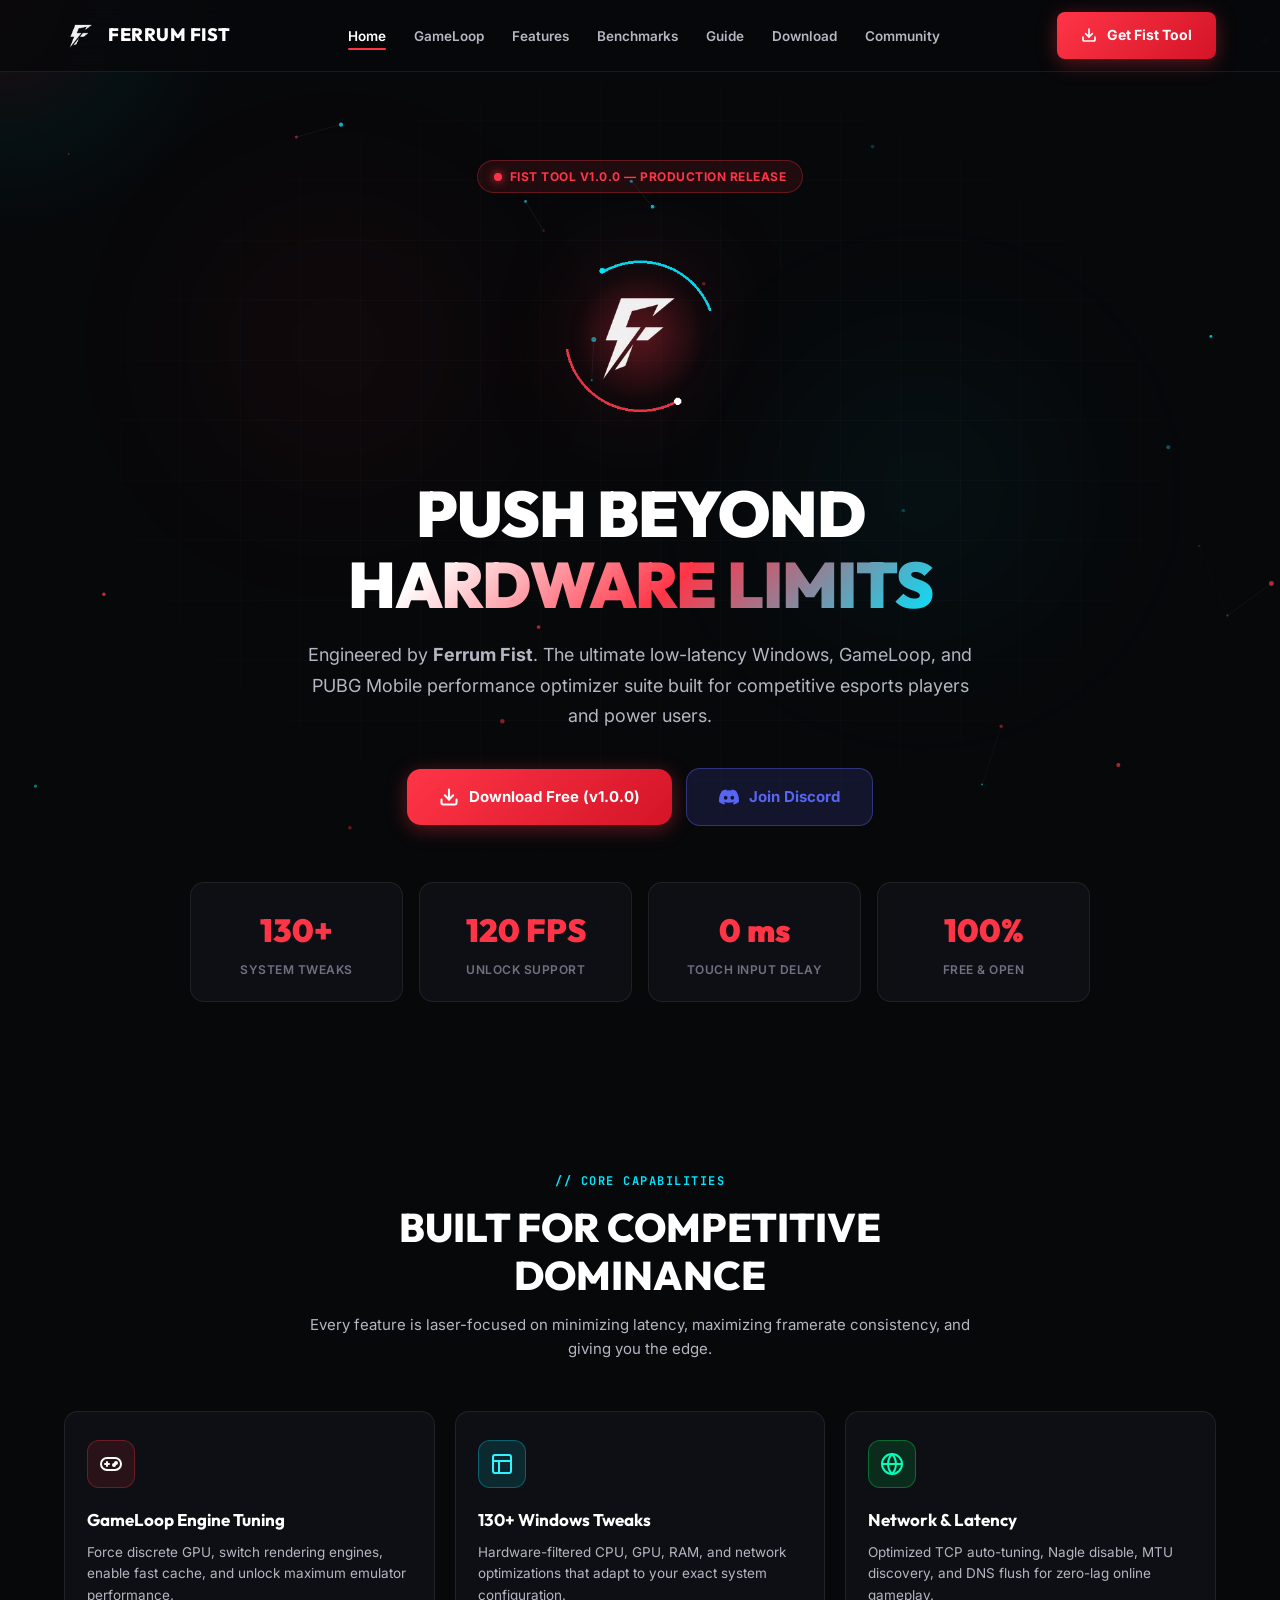
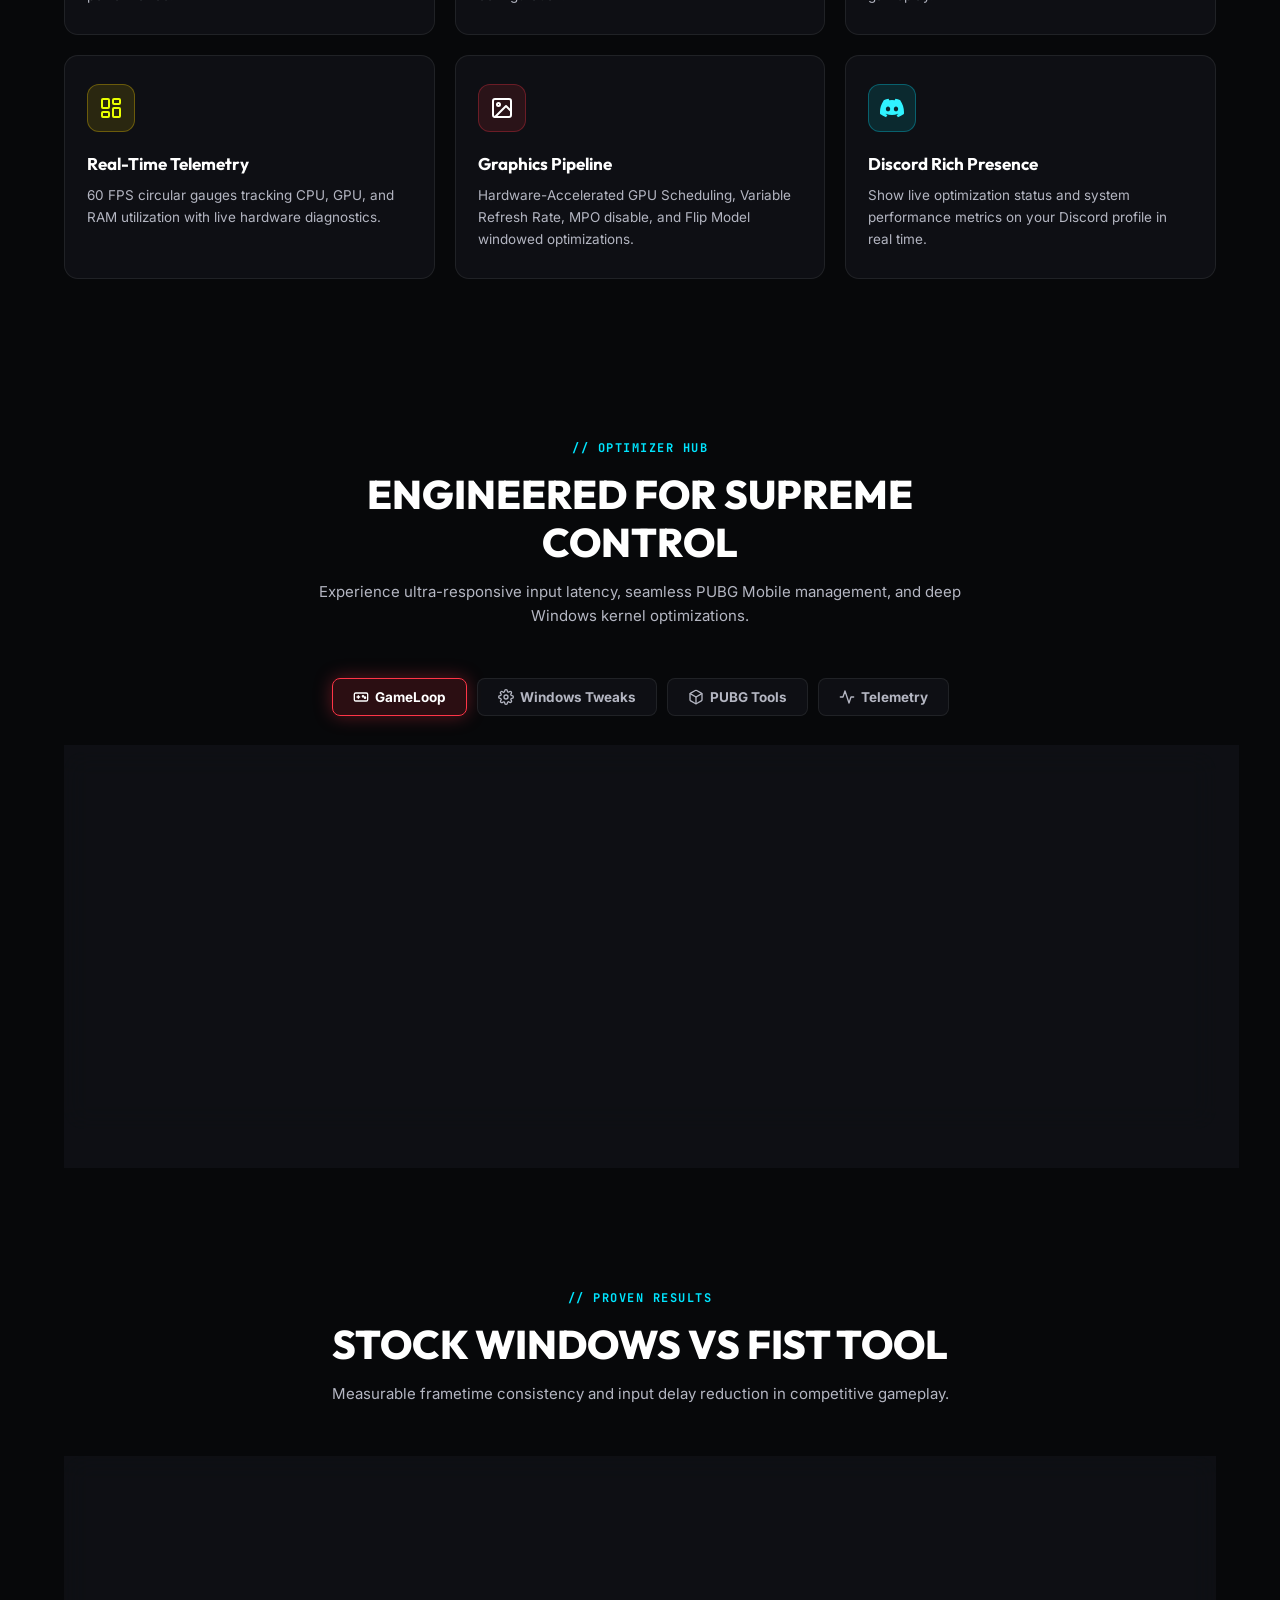
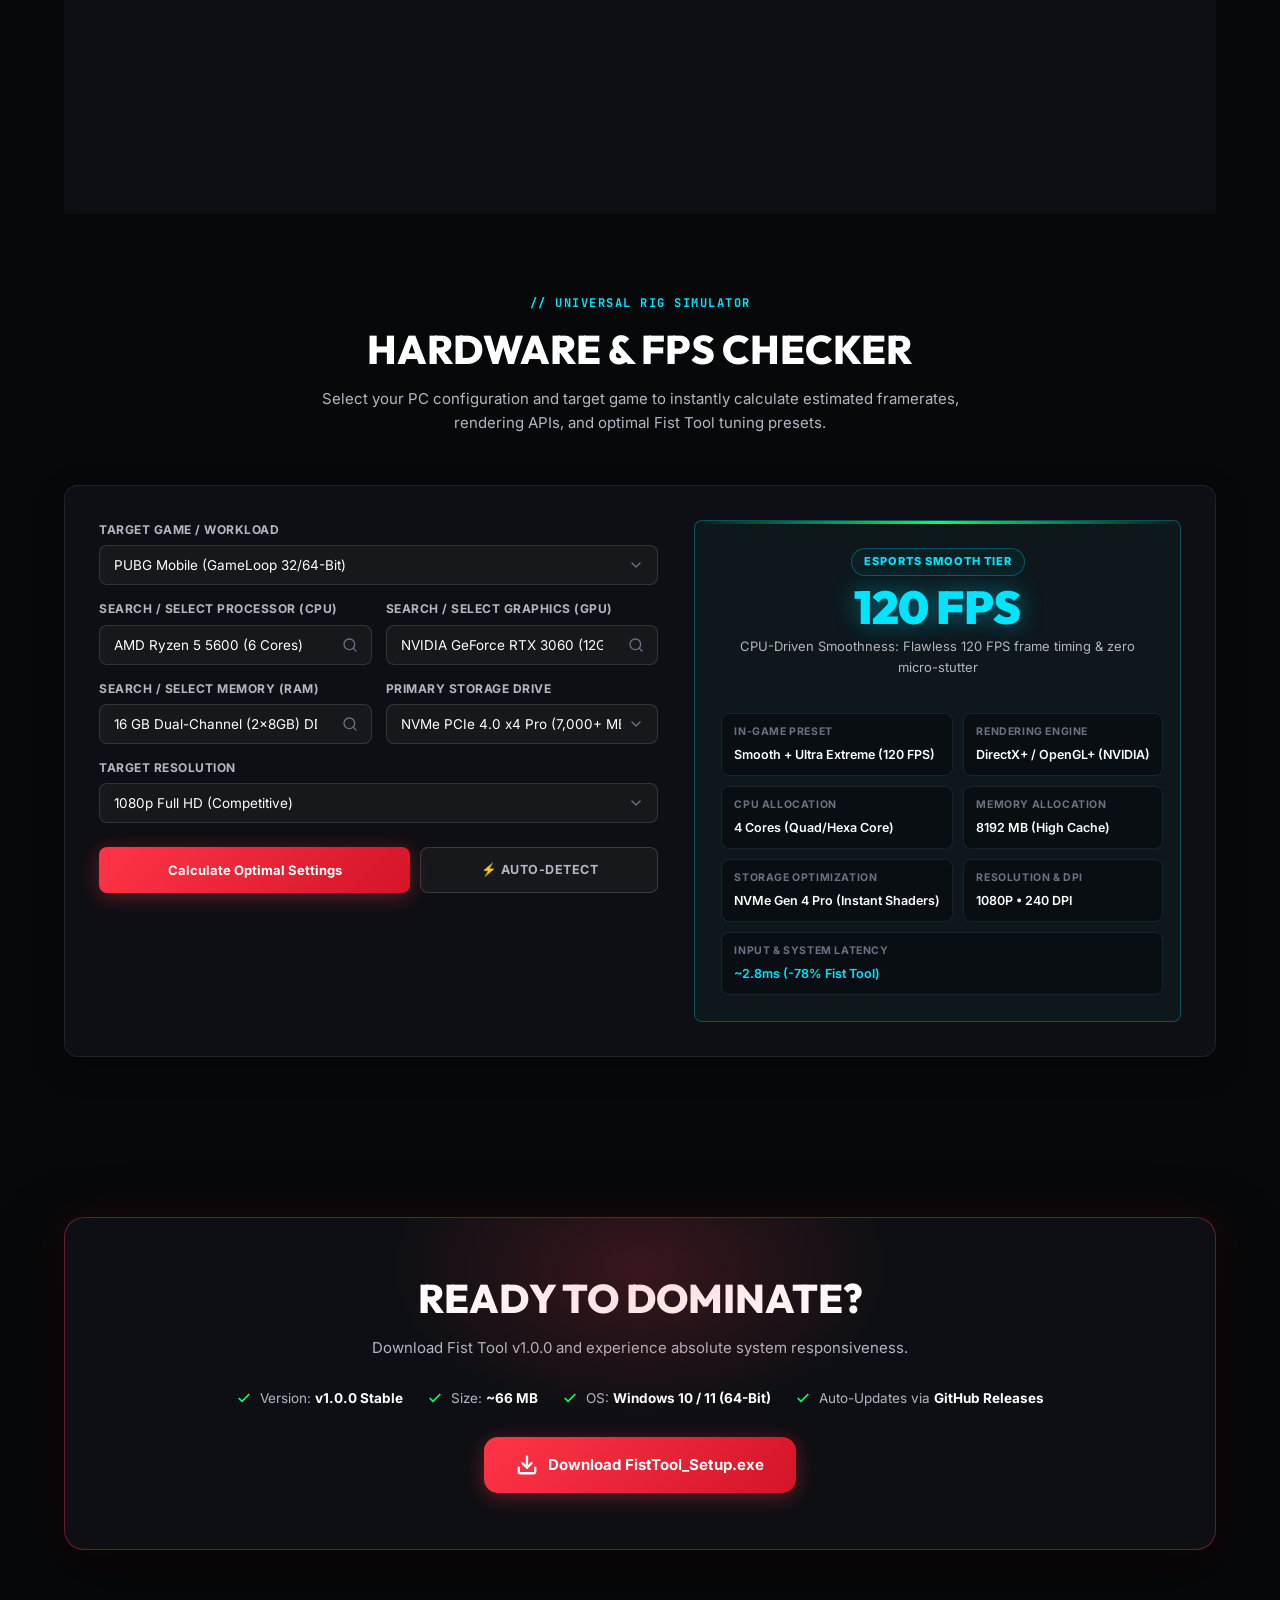
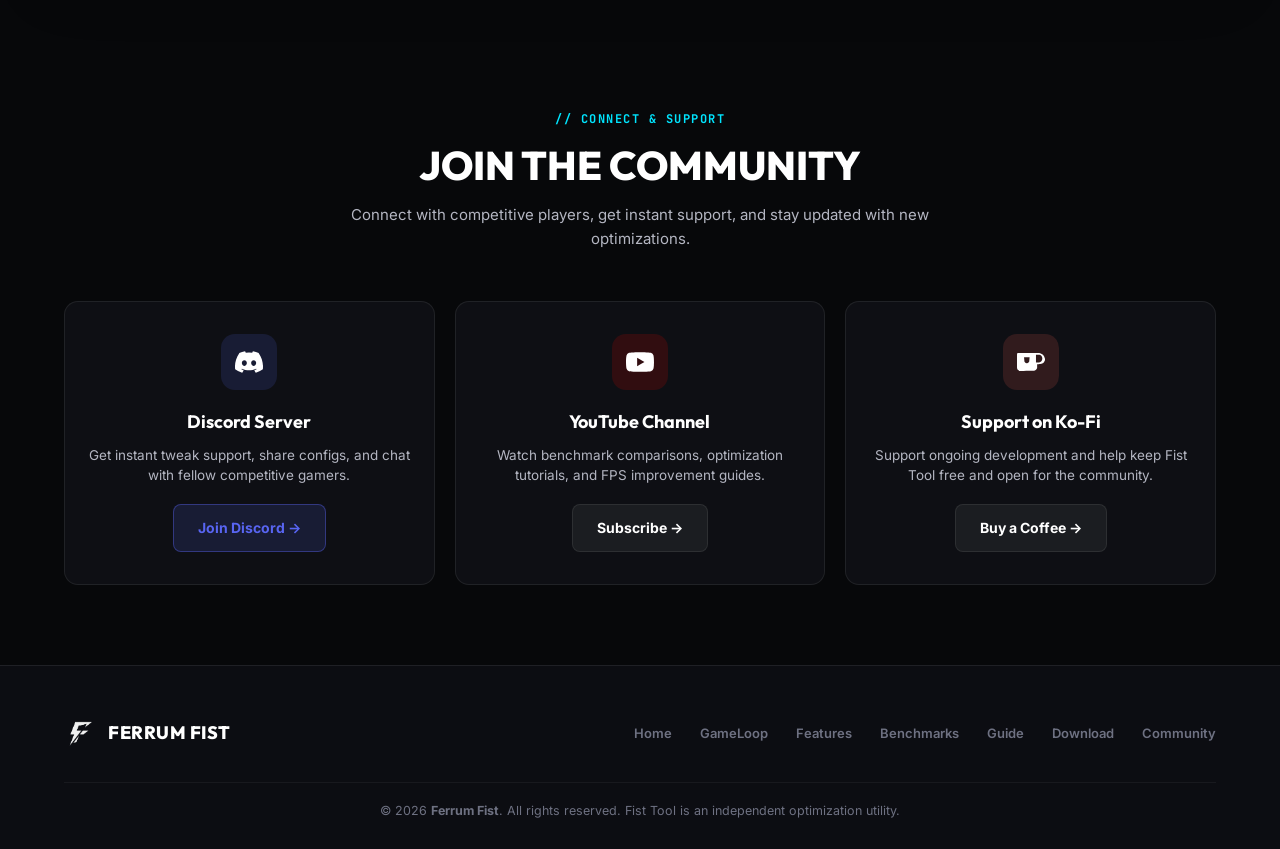
==== commit 21c23b76: "feat(hardware): fix auto-detect with WebGL vendor filtering, disk I/O benchmark, add 38 RAM tiers & " ====
--- a/website/index.html
+++ b/website/index.html
@@ -391,7 +391,7 @@
                         <div class="hw-form-group">
               <label for="hw-ram">Search / Select Memory (RAM)</label>
               <div class="select-wrapper">
-                <input type="text" id="hw-ram" class="hw-select hw-search-input" list="hw-ram-list" placeholder="Search / Select RAM (e.g. 16 GB Dual-Channel)..." value="16 GB Dual-Channel DDR4-3200 / DDR5-5200 (Recommended)" autocomplete="off">
+                <input type="text" id="hw-ram" class="hw-select hw-search-input" list="hw-ram-list" placeholder="Search / Select RAM (e.g. 16 GB Dual-Channel)..." value="16 GB Dual-Channel (2x8GB) DDR4-3200 CL16 (Standard Gaming)" autocomplete="off">
                 <datalist id="hw-ram-list"></datalist>
                 <svg class="select-icon" width="16" height="16" viewBox="0 0 24 24" fill="none" stroke="currentColor" stroke-width="2" stroke-linecap="round" stroke-linejoin="round"><circle cx="11" cy="11" r="8"/><line x1="21" y1="21" x2="16.65" y2="16.65"/></svg>
               </div>
@@ -400,11 +400,32 @@
             <div class="hw-form-group">
               <label for="hw-storage">Primary Storage Drive</label>
               <div class="select-wrapper">
-                <select id="hw-storage" class="hw-select">
-                  <option value="nvme_gen4" selected>NVMe PCIe 4.0 / 5.0 SSD (Ultra Fast)</option>
-                  <option value="nvme_gen3">NVMe PCIe 3.0 SSD (Fast Streaming)</option>
-                  <option value="sata_ssd">2.5" SATA III SSD (Standard Solid State)</option>
-                  <option value="hdd">Mechanical HDD (7200 / 5400 RPM)</option>
+                                <select id="hw-storage" class="hw-select">
+                  <optgroup label="⚡ Ultra High-Speed NVMe PCIe 5.0 / 4.0">
+                    <option value="nvme_gen4_pro" selected>NVMe PCIe 4.0 x4 Pro (7,000+ MB/s, Samsung 990 Pro / WD SN850X)</option>
+                    <option value="nvme_gen5">NVMe PCIe 5.0 x4 SSD (14,000+ MB/s, Gen 5 DirectStorage Ultra)</option>
+                    <option value="nvme_gen4">NVMe PCIe 4.0 x4 SSD (5,000 MB/s, Crucial P3 Plus / WD SN770)</option>
+                    <option value="nvme_gen4_dramless">NVMe PCIe 4.0 DRAM-less HMB SSD (4,000–5,000 MB/s)</option>
+                  </optgroup>
+                  <optgroup label="🚀 Mainstream NVMe PCIe 3.0">
+                    <option value="nvme_gen3_pro">NVMe PCIe 3.0 x4 SSD (3,500 MB/s, Samsung 970 EVO Plus / SN570)</option>
+                    <option value="nvme_gen3">NVMe PCIe 3.0 x2 / Budget M.2 NVMe (1,800–2,400 MB/s)</option>
+                  </optgroup>
+                  <optgroup label="💾 2.5&quot; &amp; M.2 SATA III Solid State Drives (SSD)">
+                    <option value="sata_ssd_pro">2.5&quot; SATA III SSD with DRAM (560 MB/s, Samsung 870 EVO / MX500)</option>
+                    <option value="sata_ssd">2.5&quot; SATA III SSD DRAM-less (500 MB/s, Kingston A400 / WD Green)</option>
+                    <option value="m2_sata">M.2 SATA III SSD (500–550 MB/s, M.2 Solid State)</option>
+                  </optgroup>
+                  <optgroup label="📦 External USB Portable SSDs">
+                    <option value="usb_nvme">External USB 3.2 Gen 2x2 Portable NVMe (2,000 MB/s, SanDisk Extreme)</option>
+                    <option value="usb_sata_ssd">External USB 3.2 Gen 1 Portable SSD (500–1,000 MB/s, Samsung T7)</option>
+                  </optgroup>
+                  <optgroup label="💿 Mechanical Hard Disk Drives (HDD)">
+                    <option value="hdd_7200_pro">High-Performance 7200 RPM Enterprise HDD (250 MB/s, WD Black)</option>
+                    <option value="hdd_7200">Standard Desktop 7200 RPM HDD (150–180 MB/s, WD Blue / Barracuda)</option>
+                    <option value="hdd_5400">Laptop / Eco 5400 RPM Mechanical HDD (80–120 MB/s, High Seek Delay)</option>
+                    <option value="hdd_usb">External USB 3.0 / 2.0 Hard Drive (Slow Bandwidth, Stutter Risk)</option>
+                  </optgroup>
                 </select>
                 <svg class="select-icon" width="16" height="16" viewBox="0 0 24 24" fill="none" stroke="currentColor" stroke-width="2" stroke-linecap="round" stroke-linejoin="round"><polyline points="6 9 12 15 18 9"></polyline></svg>
               </div>
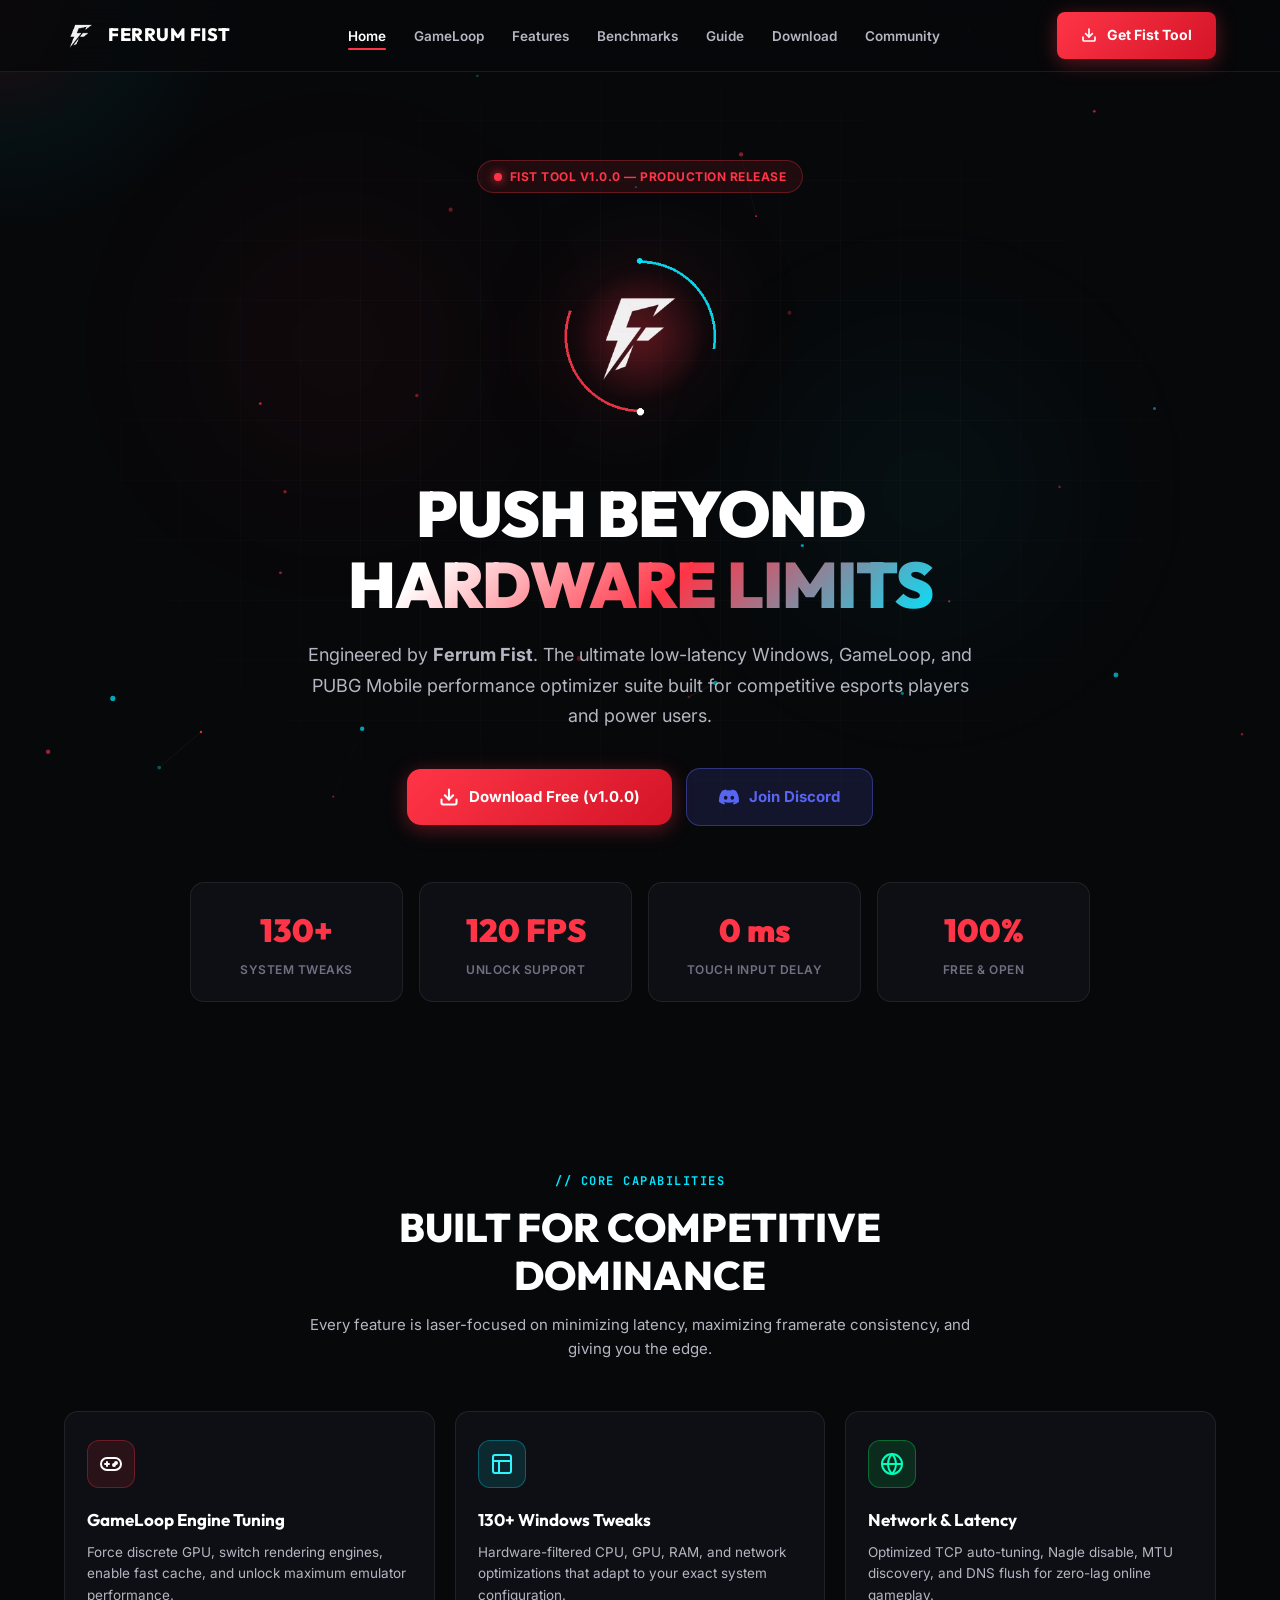
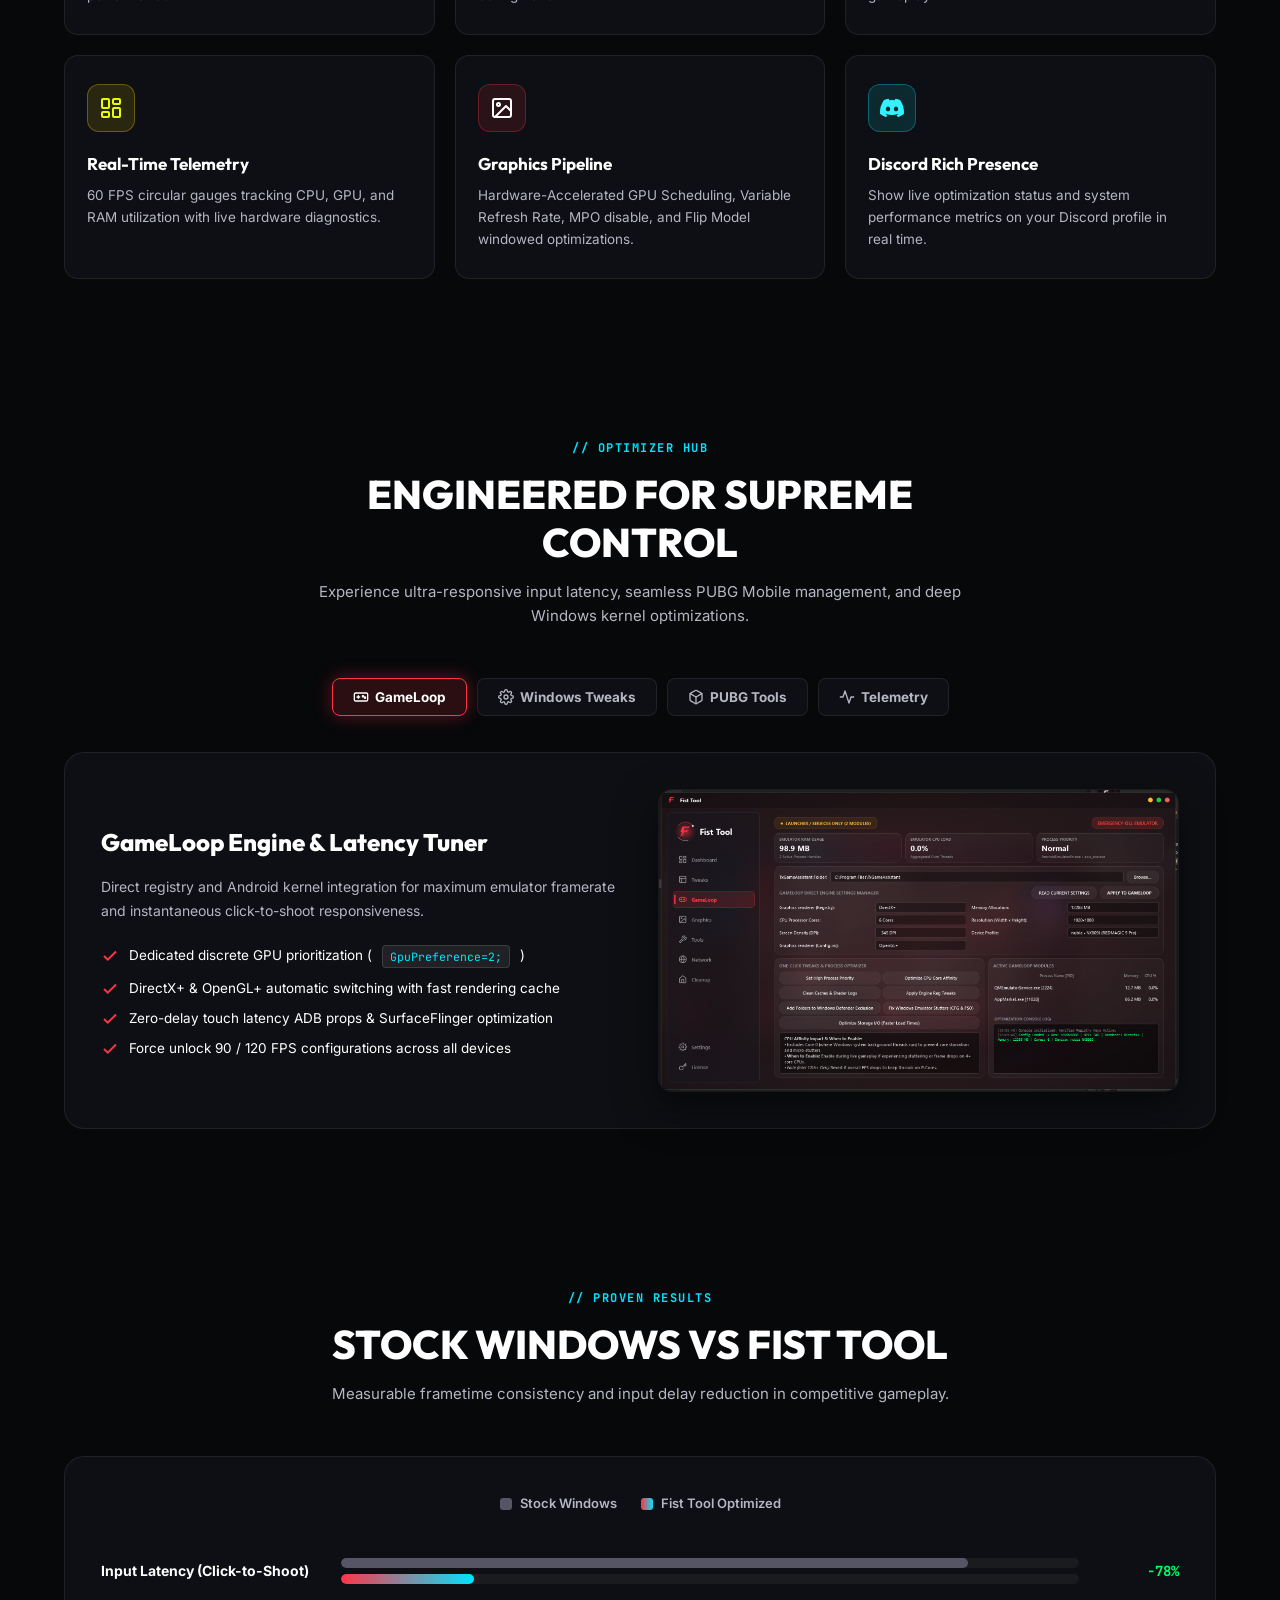
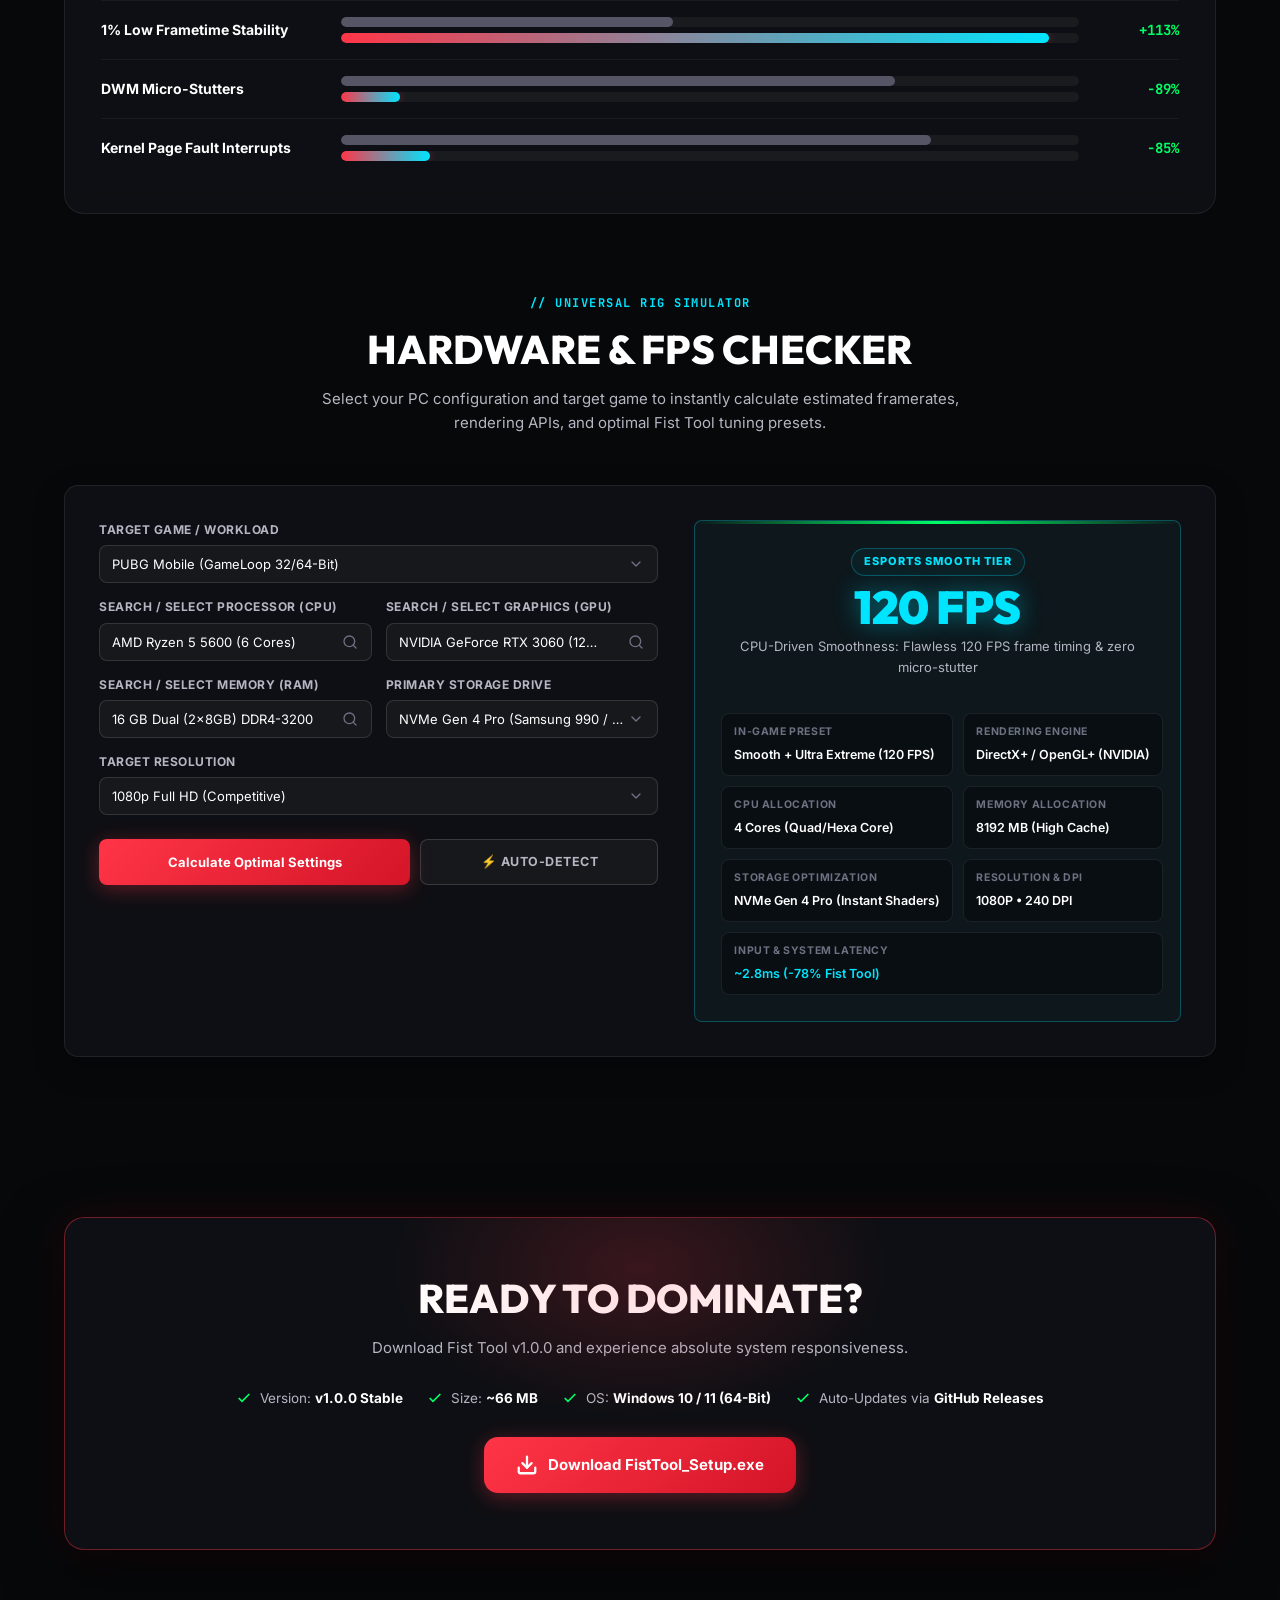
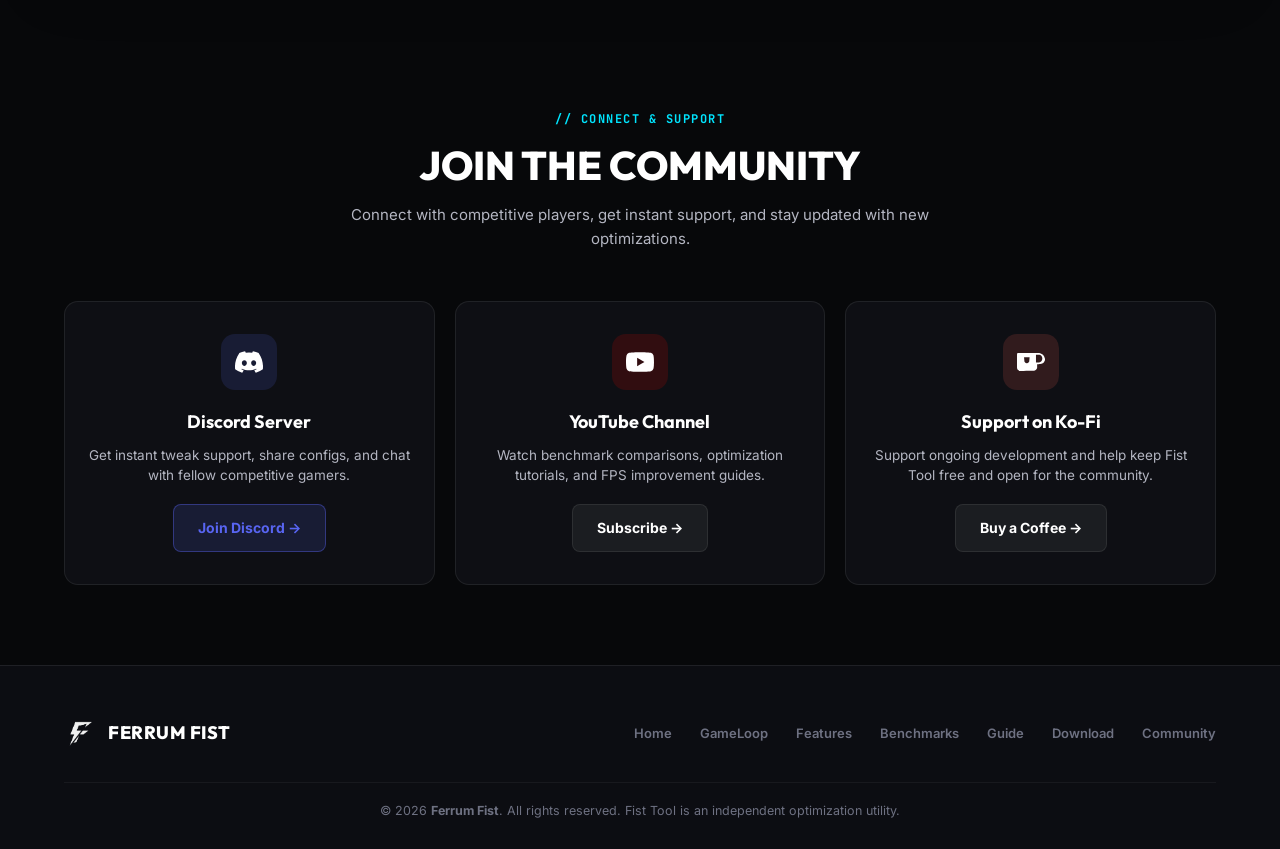
==== commit 579ecf05: "fix(website): sleek dark hardware select dropdowns and concise RAM/storage labels" ====
--- a/website/index.html
+++ b/website/index.html
@@ -391,7 +391,7 @@
                         <div class="hw-form-group">
               <label for="hw-ram">Search / Select Memory (RAM)</label>
               <div class="select-wrapper">
-                <input type="text" id="hw-ram" class="hw-select hw-search-input" list="hw-ram-list" placeholder="Search / Select RAM (e.g. 16 GB Dual-Channel)..." value="16 GB Dual-Channel (2x8GB) DDR4-3200 CL16 (Standard Gaming)" autocomplete="off">
+                <input type="text" id="hw-ram" class="hw-select hw-search-input" list="hw-ram-list" placeholder="Search RAM (e.g. 16 GB Dual, 32 GB)..." value="16 GB Dual (2x8GB) DDR4-3200" autocomplete="off">
                 <datalist id="hw-ram-list"></datalist>
                 <svg class="select-icon" width="16" height="16" viewBox="0 0 24 24" fill="none" stroke="currentColor" stroke-width="2" stroke-linecap="round" stroke-linejoin="round"><circle cx="11" cy="11" r="8"/><line x1="21" y1="21" x2="16.65" y2="16.65"/></svg>
               </div>
@@ -401,31 +401,21 @@
               <label for="hw-storage">Primary Storage Drive</label>
               <div class="select-wrapper">
                                 <select id="hw-storage" class="hw-select">
-                  <optgroup label="⚡ Ultra High-Speed NVMe PCIe 5.0 / 4.0">
-                    <option value="nvme_gen4_pro" selected>NVMe PCIe 4.0 x4 Pro (7,000+ MB/s, Samsung 990 Pro / WD SN850X)</option>
-                    <option value="nvme_gen5">NVMe PCIe 5.0 x4 SSD (14,000+ MB/s, Gen 5 DirectStorage Ultra)</option>
-                    <option value="nvme_gen4">NVMe PCIe 4.0 x4 SSD (5,000 MB/s, Crucial P3 Plus / WD SN770)</option>
-                    <option value="nvme_gen4_dramless">NVMe PCIe 4.0 DRAM-less HMB SSD (4,000–5,000 MB/s)</option>
-                  </optgroup>
-                  <optgroup label="🚀 Mainstream NVMe PCIe 3.0">
-                    <option value="nvme_gen3_pro">NVMe PCIe 3.0 x4 SSD (3,500 MB/s, Samsung 970 EVO Plus / SN570)</option>
-                    <option value="nvme_gen3">NVMe PCIe 3.0 x2 / Budget M.2 NVMe (1,800–2,400 MB/s)</option>
-                  </optgroup>
-                  <optgroup label="💾 2.5&quot; &amp; M.2 SATA III Solid State Drives (SSD)">
-                    <option value="sata_ssd_pro">2.5&quot; SATA III SSD with DRAM (560 MB/s, Samsung 870 EVO / MX500)</option>
-                    <option value="sata_ssd">2.5&quot; SATA III SSD DRAM-less (500 MB/s, Kingston A400 / WD Green)</option>
-                    <option value="m2_sata">M.2 SATA III SSD (500–550 MB/s, M.2 Solid State)</option>
-                  </optgroup>
-                  <optgroup label="📦 External USB Portable SSDs">
-                    <option value="usb_nvme">External USB 3.2 Gen 2x2 Portable NVMe (2,000 MB/s, SanDisk Extreme)</option>
-                    <option value="usb_sata_ssd">External USB 3.2 Gen 1 Portable SSD (500–1,000 MB/s, Samsung T7)</option>
-                  </optgroup>
-                  <optgroup label="💿 Mechanical Hard Disk Drives (HDD)">
-                    <option value="hdd_7200_pro">High-Performance 7200 RPM Enterprise HDD (250 MB/s, WD Black)</option>
-                    <option value="hdd_7200">Standard Desktop 7200 RPM HDD (150–180 MB/s, WD Blue / Barracuda)</option>
-                    <option value="hdd_5400">Laptop / Eco 5400 RPM Mechanical HDD (80–120 MB/s, High Seek Delay)</option>
-                    <option value="hdd_usb">External USB 3.0 / 2.0 Hard Drive (Slow Bandwidth, Stutter Risk)</option>
-                  </optgroup>
+                  <option value="nvme_gen4_pro" selected>NVMe Gen 4 Pro (Samsung 990 / SN850X)</option>
+                  <option value="nvme_gen5">NVMe Gen 5 Ultra (DirectStorage)</option>
+                  <option value="nvme_gen4">NVMe Gen 4 Fast (Crucial P3 / SN770)</option>
+                  <option value="nvme_gen4_dramless">NVMe Gen 4 DRAM-less HMB</option>
+                  <option value="nvme_gen3_pro">NVMe Gen 3 (Samsung 970 / SN570)</option>
+                  <option value="nvme_gen3">NVMe Gen 3 Budget M.2 NVMe</option>
+                  <option value="sata_ssd_pro">2.5" SATA SSD (870 EVO / MX500)</option>
+                  <option value="sata_ssd">2.5" SATA SSD Budget (WD / Kingston)</option>
+                  <option value="m2_sata">M.2 SATA III Solid State SSD</option>
+                  <option value="usb_nvme">External USB 3.2 NVMe SSD</option>
+                  <option value="usb_sata_ssd">External USB Portable SSD</option>
+                  <option value="hdd_7200_pro">High-Speed 7200 RPM HDD (WD Black)</option>
+                  <option value="hdd_7200">Standard 7200 RPM HDD (WD Blue)</option>
+                  <option value="hdd_5400">Laptop 5400 RPM HDD (High Delay)</option>
+                  <option value="hdd_usb">External USB HDD (Stutter Risk)</option>
                 </select>
                 <svg class="select-icon" width="16" height="16" viewBox="0 0 24 24" fill="none" stroke="currentColor" stroke-width="2" stroke-linecap="round" stroke-linejoin="round"><polyline points="6 9 12 15 18 9"></polyline></svg>
               </div>
--- a/website/style.css
+++ b/website/style.css
@@ -1507,15 +1507,21 @@
 .hw-select {
   width: 100%;
   appearance: none;
+  -webkit-appearance: none;
+  -moz-appearance: none;
   background: rgba(255, 255, 255, 0.04);
   border: 1px solid rgba(255, 255, 255, 0.12);
   color: #fff;
-  padding: 11px 36px 11px 14px;
+  padding: 10px 34px 10px 12px;
   border-radius: var(--radius-sm);
   font-family: var(--font-sans);
-  font-size: 13.5px;
+  font-size: 13px;
   cursor: url('assets/cursor-pointer.svg') 16 16, pointer;
   transition: var(--transition-fast);
+  color-scheme: dark;
+  text-overflow: ellipsis;
+  white-space: nowrap;
+  overflow: hidden;
 }
 
 .hw-select:focus {
@@ -1525,10 +1531,17 @@
   background: rgba(255, 255, 255, 0.07);
 }
 
-.hw-select option {
-  background: #0d0e14;
-  color: #fff;
-  padding: 10px;
+.hw-search-input {
+  text-overflow: ellipsis;
+}
+
+.hw-select option,
+.hw-select optgroup {
+  background: #0d0e14 !important;
+  color: #ffffff !important;
+  font-family: var(--font-sans);
+  font-size: 13px;
+  padding: 8px 12px;
 }
 
 .select-icon {
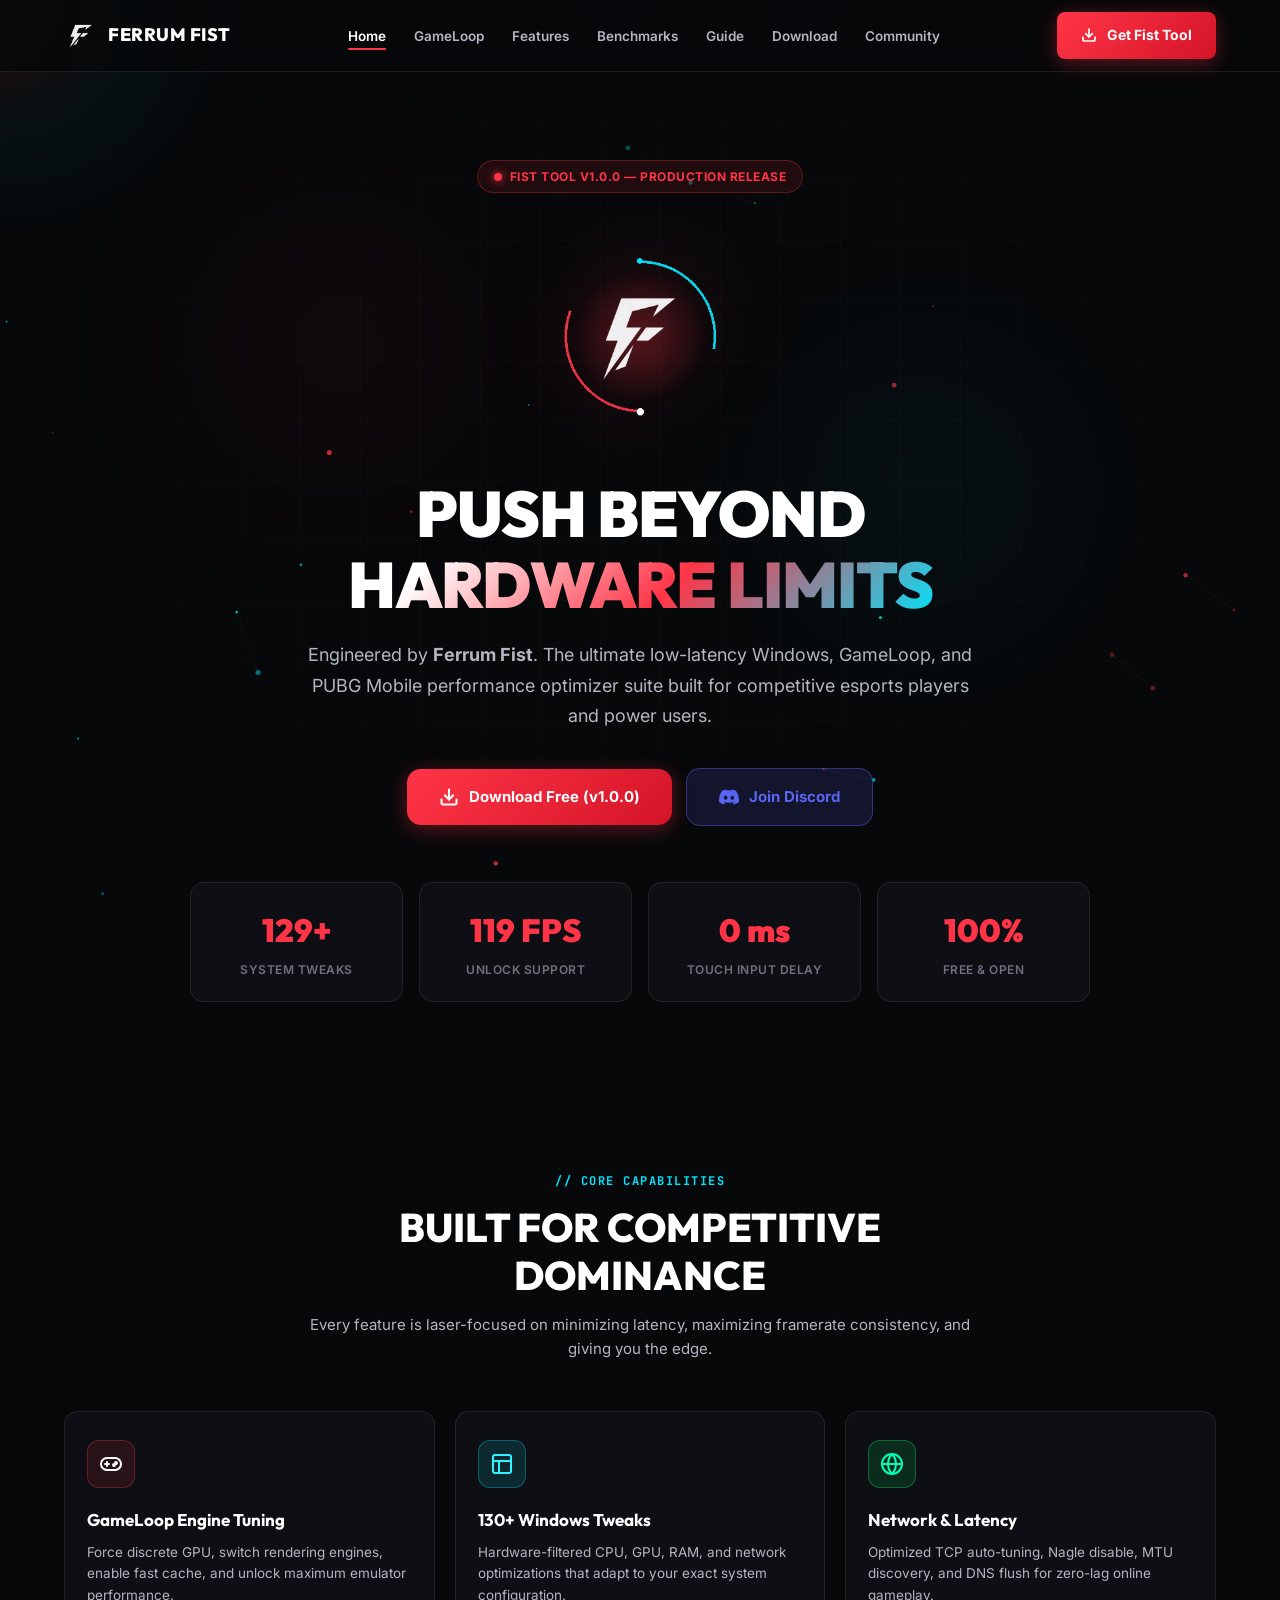
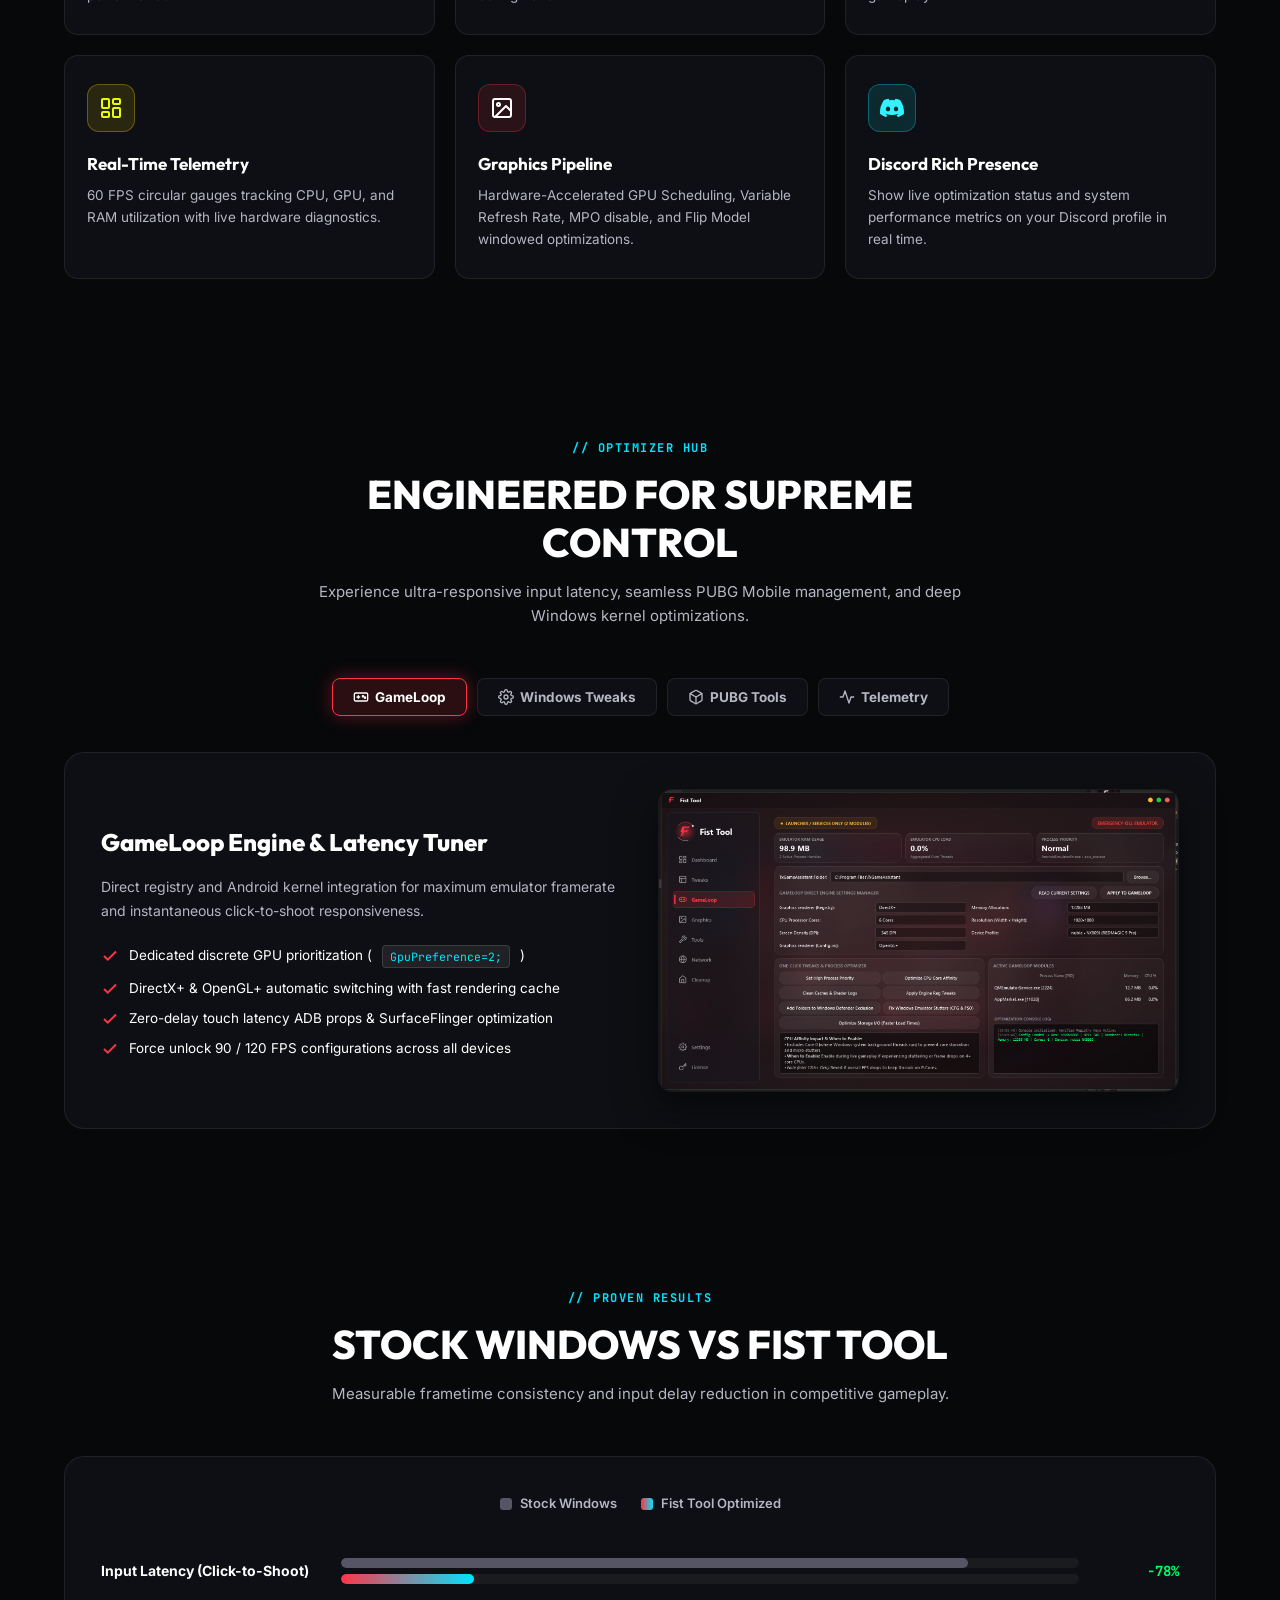
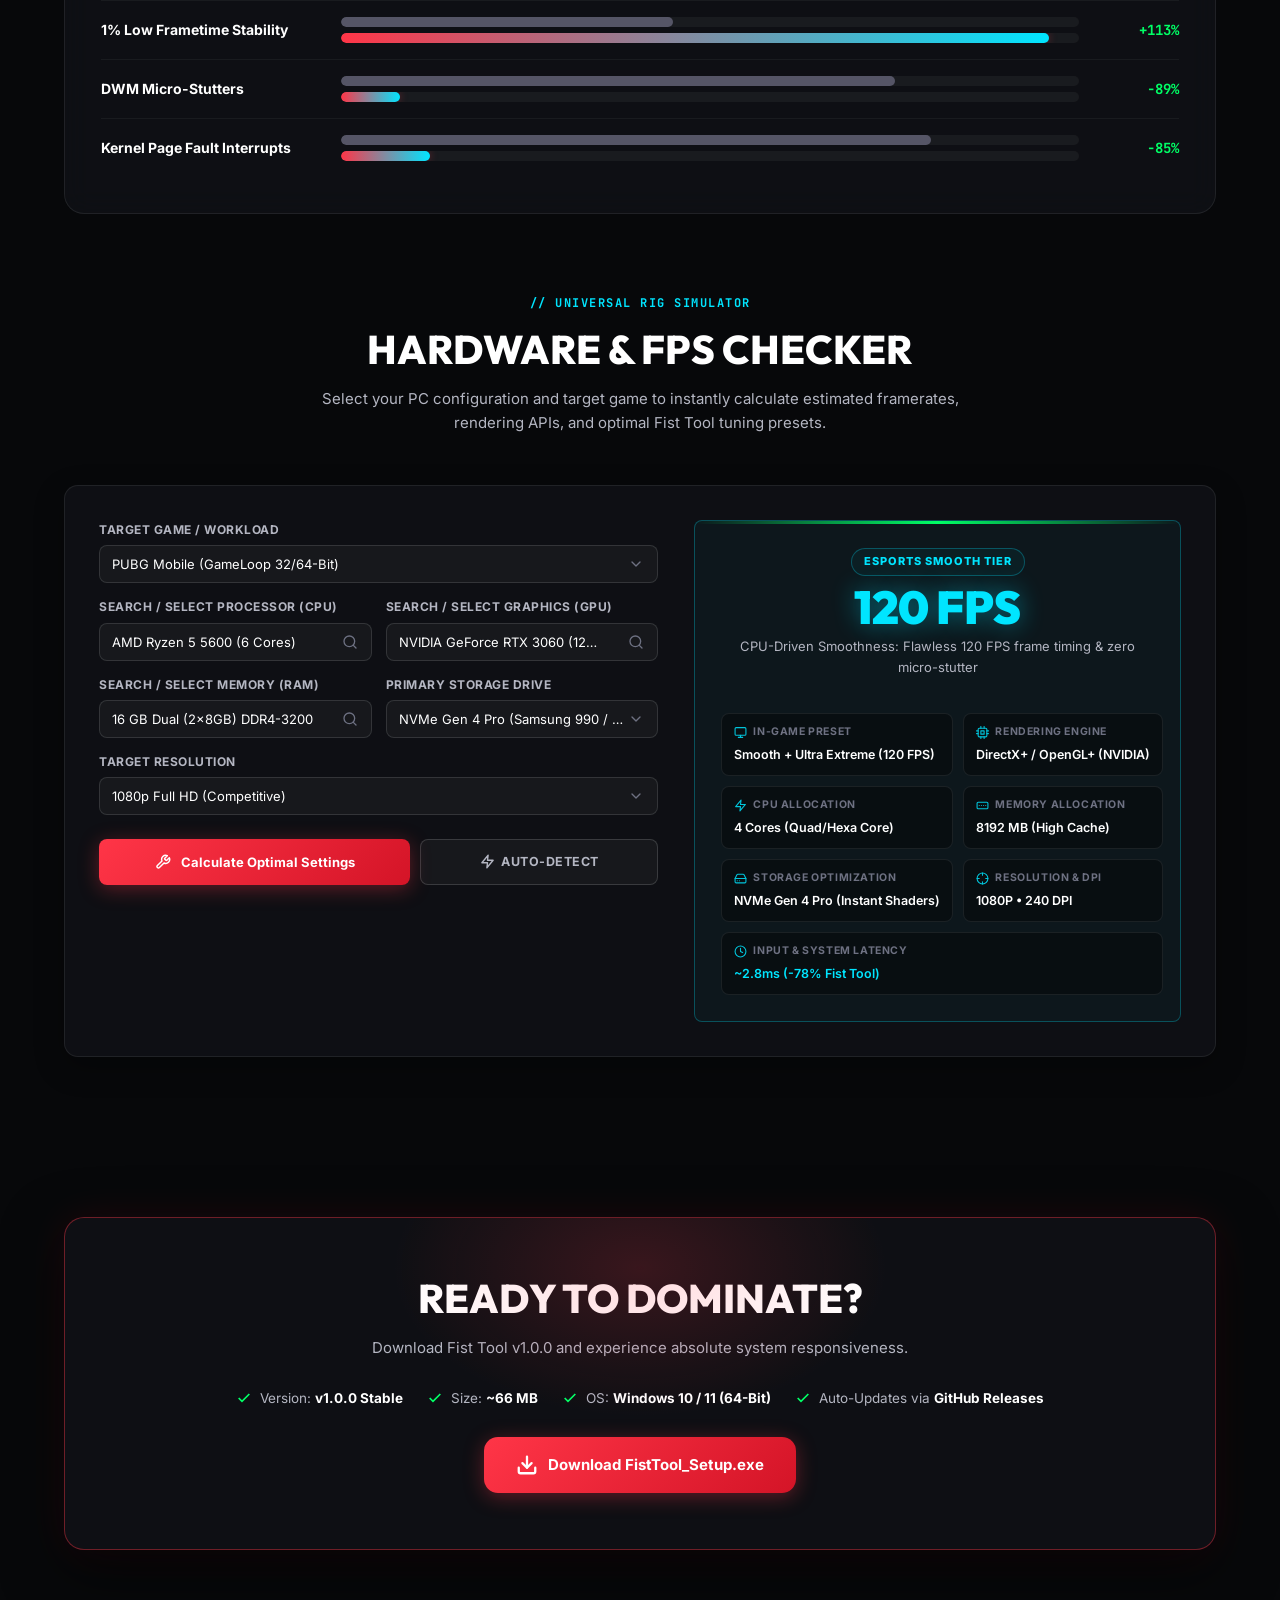
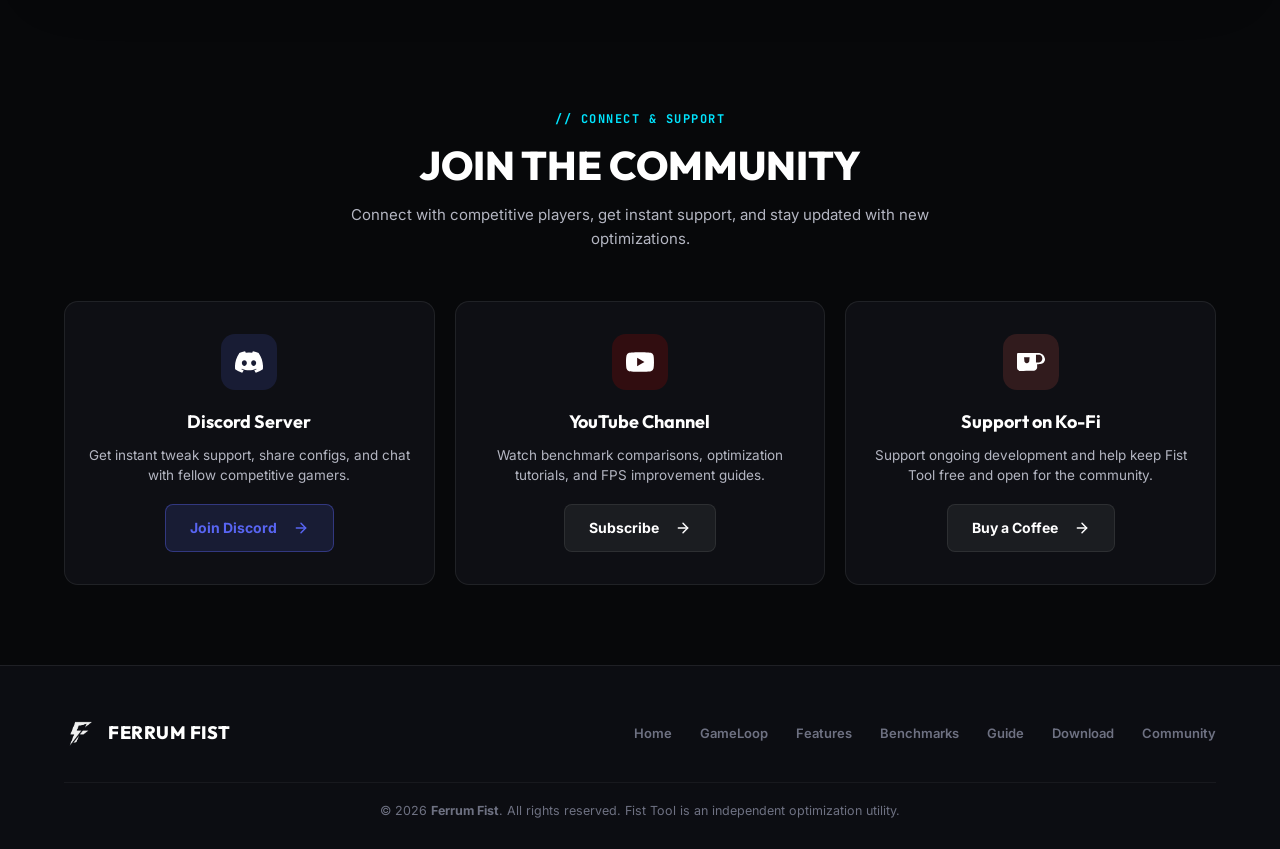
==== commit 880448e5: "feat(website): replace all emojis with crisp vector SVG icons and micro-interactions" ====
--- a/website/index.html
+++ b/website/index.html
@@ -436,8 +436,14 @@
           </div>
 
           <div class="hw-btn-wrapper">
-            <button id="hw-check-btn" class="btn btn-primary">Calculate Optimal Settings</button>
-            <button id="hw-autodetect-btn" type="button" class="btn btn-detect" title="Auto-detect hardware from browser">⚡ Auto-Detect</button>
+            <button id="hw-check-btn" class="btn btn-primary">
+                <svg class="btn-icon" width="16" height="16" viewBox="0 0 24 24" fill="none" stroke="currentColor" stroke-width="2.2" stroke-linecap="round" stroke-linejoin="round"><path d="M14.7 6.3a1 1 0 0 0 0 1.4l1.6 1.6a1 1 0 0 0 1.4 0l3.77-3.77a6 6 0 0 1-7.94 7.94l-6.91 6.91a2.12 2.12 0 0 1-3-3l6.91-6.91a6 6 0 0 1 7.94-7.94l-3.76 3.76z"/></svg>
+                <span>Calculate Optimal Settings</span>
+              </button>
+            <button id="hw-autodetect-btn" type="button" class="btn btn-detect" title="Auto-detect hardware from browser">
+                <svg class="btn-icon hw-detect-icon" width="15" height="15" viewBox="0 0 24 24" fill="none" stroke="currentColor" stroke-width="2.2" stroke-linecap="round" stroke-linejoin="round"><polygon points="13 2 3 14 12 14 11 22 21 10 12 10 13 2"/></svg>
+                <span>Auto-Detect</span>
+              </button>
           </div>
         </div>
         
@@ -450,31 +456,52 @@
 
                     <div class="hw-details-grid">
             <div class="hw-detail-item">
-              <div class="hw-detail-label">In-Game Preset</div>
+              <div class="hw-detail-label">
+                <svg class="hw-label-icon" width="13" height="13" viewBox="0 0 24 24" fill="none" stroke="currentColor" stroke-width="2" stroke-linecap="round" stroke-linejoin="round"><rect x="2" y="3" width="20" height="14" rx="2" ry="2"/><line x1="8" y1="21" x2="16" y2="21"/><line x1="12" y1="17" x2="12" y2="21"/></svg>
+                <span>In-Game Preset</span>
+              </div>
               <div class="hw-detail-val" id="hw-detail-preset">Smooth + 120 FPS</div>
             </div>
             <div class="hw-detail-item">
-              <div class="hw-detail-label">Rendering Engine</div>
+              <div class="hw-detail-label">
+                <svg class="hw-label-icon" width="13" height="13" viewBox="0 0 24 24" fill="none" stroke="currentColor" stroke-width="2" stroke-linecap="round" stroke-linejoin="round"><rect x="4" y="4" width="16" height="16" rx="2"/><rect x="9" y="9" width="6" height="6"/><line x1="9" y1="1" x2="9" y2="4"/><line x1="15" y1="1" x2="15" y2="4"/><line x1="9" y1="20" x2="9" y2="23"/><line x1="15" y1="20" x2="15" y2="23"/><line x1="20" y1="9" x2="23" y2="9"/><line x1="20" y1="14" x2="23" y2="14"/><line x1="1" y1="9" x2="4" y2="9"/><line x1="1" y1="14" x2="4" y2="14"/></svg>
+                <span>Rendering Engine</span>
+              </div>
               <div class="hw-detail-val" id="hw-detail-engine">DirectX+ / OpenGL+</div>
             </div>
             <div class="hw-detail-item">
-              <div class="hw-detail-label">CPU Allocation</div>
+              <div class="hw-detail-label">
+                <svg class="hw-label-icon" width="13" height="13" viewBox="0 0 24 24" fill="none" stroke="currentColor" stroke-width="2" stroke-linecap="round" stroke-linejoin="round"><polygon points="13 2 3 14 12 14 11 22 21 10 12 10 13 2"/></svg>
+                <span>CPU Allocation</span>
+              </div>
               <div class="hw-detail-val" id="hw-detail-cpu">4 Cores</div>
             </div>
             <div class="hw-detail-item">
-              <div class="hw-detail-label">Memory Allocation</div>
+              <div class="hw-detail-label">
+                <svg class="hw-label-icon" width="13" height="13" viewBox="0 0 24 24" fill="none" stroke="currentColor" stroke-width="2" stroke-linecap="round" stroke-linejoin="round"><rect x="2" y="6" width="20" height="12" rx="2"/><line x1="6" y1="12" x2="6" y2="12.01"/><line x1="10" y1="12" x2="10" y2="12.01"/><line x1="14" y1="12" x2="14" y2="12.01"/><line x1="18" y1="12" x2="18" y2="12.01"/></svg>
+                <span>Memory Allocation</span>
+              </div>
               <div class="hw-detail-val" id="hw-detail-ram">8192 MB (8GB)</div>
             </div>
             <div class="hw-detail-item">
-              <div class="hw-detail-label">Storage Optimization</div>
+              <div class="hw-detail-label">
+                <svg class="hw-label-icon" width="13" height="13" viewBox="0 0 24 24" fill="none" stroke="currentColor" stroke-width="2" stroke-linecap="round" stroke-linejoin="round"><line x1="22" y1="12" x2="2" y2="12"/><path d="M5.45 5.11L2 12v6a2 2 0 0 0 2 2h16a2 2 0 0 0 2-2v-6l-3.45-6.89A2 2 0 0 0 16.76 4H7.24a2 2 0 0 0-1.79 1.11z"/><line x1="6" y1="16" x2="6.01" y2="16"/><line x1="10" y1="16" x2="10.01" y2="16"/></svg>
+                <span>Storage Optimization</span>
+              </div>
               <div class="hw-detail-val" id="hw-detail-storage">NVMe Gen 4/5 (Instant)</div>
             </div>
             <div class="hw-detail-item">
-              <div class="hw-detail-label">Resolution & DPI</div>
+              <div class="hw-detail-label">
+                <svg class="hw-label-icon" width="13" height="13" viewBox="0 0 24 24" fill="none" stroke="currentColor" stroke-width="2" stroke-linecap="round" stroke-linejoin="round"><circle cx="12" cy="12" r="10"/><line x1="22" y1="12" x2="18" y2="12"/><line x1="6" y1="12" x2="2" y2="12"/><line x1="12" y1="6" x2="12" y2="2"/><line x1="12" y1="22" x2="12" y2="18"/></svg>
+                <span>Resolution &amp; DPI</span>
+              </div>
               <div class="hw-detail-val" id="hw-detail-dpi">1080p • 240 DPI</div>
             </div>
             <div class="hw-detail-item full-width">
-              <div class="hw-detail-label">Input & System Latency</div>
+              <div class="hw-detail-label">
+                <svg class="hw-label-icon" width="13" height="13" viewBox="0 0 24 24" fill="none" stroke="currentColor" stroke-width="2" stroke-linecap="round" stroke-linejoin="round"><circle cx="12" cy="12" r="10"/><polyline points="12 6 12 12 16 14"/></svg>
+                <span>Input &amp; System Latency</span>
+              </div>
               <div class="hw-detail-val" id="hw-detail-latency" style="color: var(--color-cyan);">~2.8ms (-78% Fist Tool)</div>
             </div>
           </div>
@@ -534,7 +561,7 @@
           </div>
           <h4>Discord Server</h4>
           <p>Get instant tweak support, share configs, and chat with fellow competitive gamers.</p>
-          <span class="btn btn-discord">Join Discord →</span>
+          <span class="btn btn-discord">Join Discord <svg class="btn-arrow-icon" width="16" height="16" viewBox="0 0 24 24" fill="none" stroke="currentColor" stroke-width="2.2" stroke-linecap="round" stroke-linejoin="round"><line x1="5" y1="12" x2="19" y2="12"/><polyline points="12 5 19 12 12 19"/></svg></span>
         </a>
 
         <a href="https://www.youtube.com/@FerrumFist" target="_blank" rel="noopener noreferrer" class="community-card youtube" id="community-youtube">
@@ -543,7 +570,7 @@
           </div>
           <h4>YouTube Channel</h4>
           <p>Watch benchmark comparisons, optimization tutorials, and FPS improvement guides.</p>
-          <span class="btn btn-secondary">Subscribe →</span>
+          <span class="btn btn-secondary">Subscribe <svg class="btn-arrow-icon" width="16" height="16" viewBox="0 0 24 24" fill="none" stroke="currentColor" stroke-width="2.2" stroke-linecap="round" stroke-linejoin="round"><line x1="5" y1="12" x2="19" y2="12"/><polyline points="12 5 19 12 12 19"/></svg></span>
         </a>
 
         <a href="https://ko-fi.com/ferrumfist" target="_blank" rel="noopener noreferrer" class="community-card kofi" id="community-kofi">
@@ -552,7 +579,7 @@
           </div>
           <h4>Support on Ko-Fi</h4>
           <p>Support ongoing development and help keep Fist Tool free and open for the community.</p>
-          <span class="btn btn-secondary">Buy a Coffee →</span>
+          <span class="btn btn-secondary">Buy a Coffee <svg class="btn-arrow-icon" width="16" height="16" viewBox="0 0 24 24" fill="none" stroke="currentColor" stroke-width="2.2" stroke-linecap="round" stroke-linejoin="round"><line x1="5" y1="12" x2="19" y2="12"/><polyline points="12 5 19 12 12 19"/></svg></span>
         </a>
       </div>
     </div>
--- a/website/style.css
+++ b/website/style.css
@@ -1915,3 +1915,78 @@
   .changelog-timeline { padding-left: 30px; }
   .changelog-item::before { left: -25px; }
 }
+
+
+@keyframes hwDetectedGlow {
+  0% {
+    border-color: var(--color-cyan) !important;
+    box-shadow: 0 0 16px rgba(0, 229, 255, 0.45) !important;
+    background: rgba(0, 229, 255, 0.08) !important;
+  }
+  100% {
+    border-color: rgba(255, 255, 255, 0.12) !important;
+    box-shadow: none !important;
+    background: rgba(255, 255, 255, 0.04) !important;
+  }
+}
+
+.hw-input-detected {
+  animation: hwDetectedGlow 1.4s cubic-bezier(0.16, 1, 0.3, 1);
+}
+
+
+/* ==========================================================================
+   VECTOR ICONS & MICRO-INTERACTIONS
+   ========================================================================== */
+.btn-icon {
+  flex-shrink: 0;
+  display: inline-flex;
+  align-items: center;
+  justify-content: center;
+  vertical-align: middle;
+}
+
+.btn-arrow-icon {
+  flex-shrink: 0;
+  display: inline-flex;
+  align-items: center;
+  justify-content: center;
+  vertical-align: middle;
+  margin-left: 6px;
+  transition: transform var(--transition-fast);
+}
+
+.btn:hover .btn-arrow-icon {
+  transform: translateX(4px);
+}
+
+.inline-arrow-icon {
+  display: inline-block;
+  vertical-align: -1px;
+  margin: 0 4px;
+  color: var(--color-cyan);
+}
+
+.hw-detail-label {
+  display: flex !important;
+  align-items: center !important;
+  gap: 6px !important;
+}
+
+.hw-label-icon {
+  display: inline-flex;
+  align-items: center;
+  justify-content: center;
+  color: var(--color-cyan);
+  opacity: 0.85;
+  flex-shrink: 0;
+}
+
+@keyframes hwDetectSpin {
+  0% { transform: rotate(0deg); }
+  100% { transform: rotate(360deg); }
+}
+
+.hw-detect-spinner {
+  animation: hwDetectSpin 0.9s linear infinite;
+}
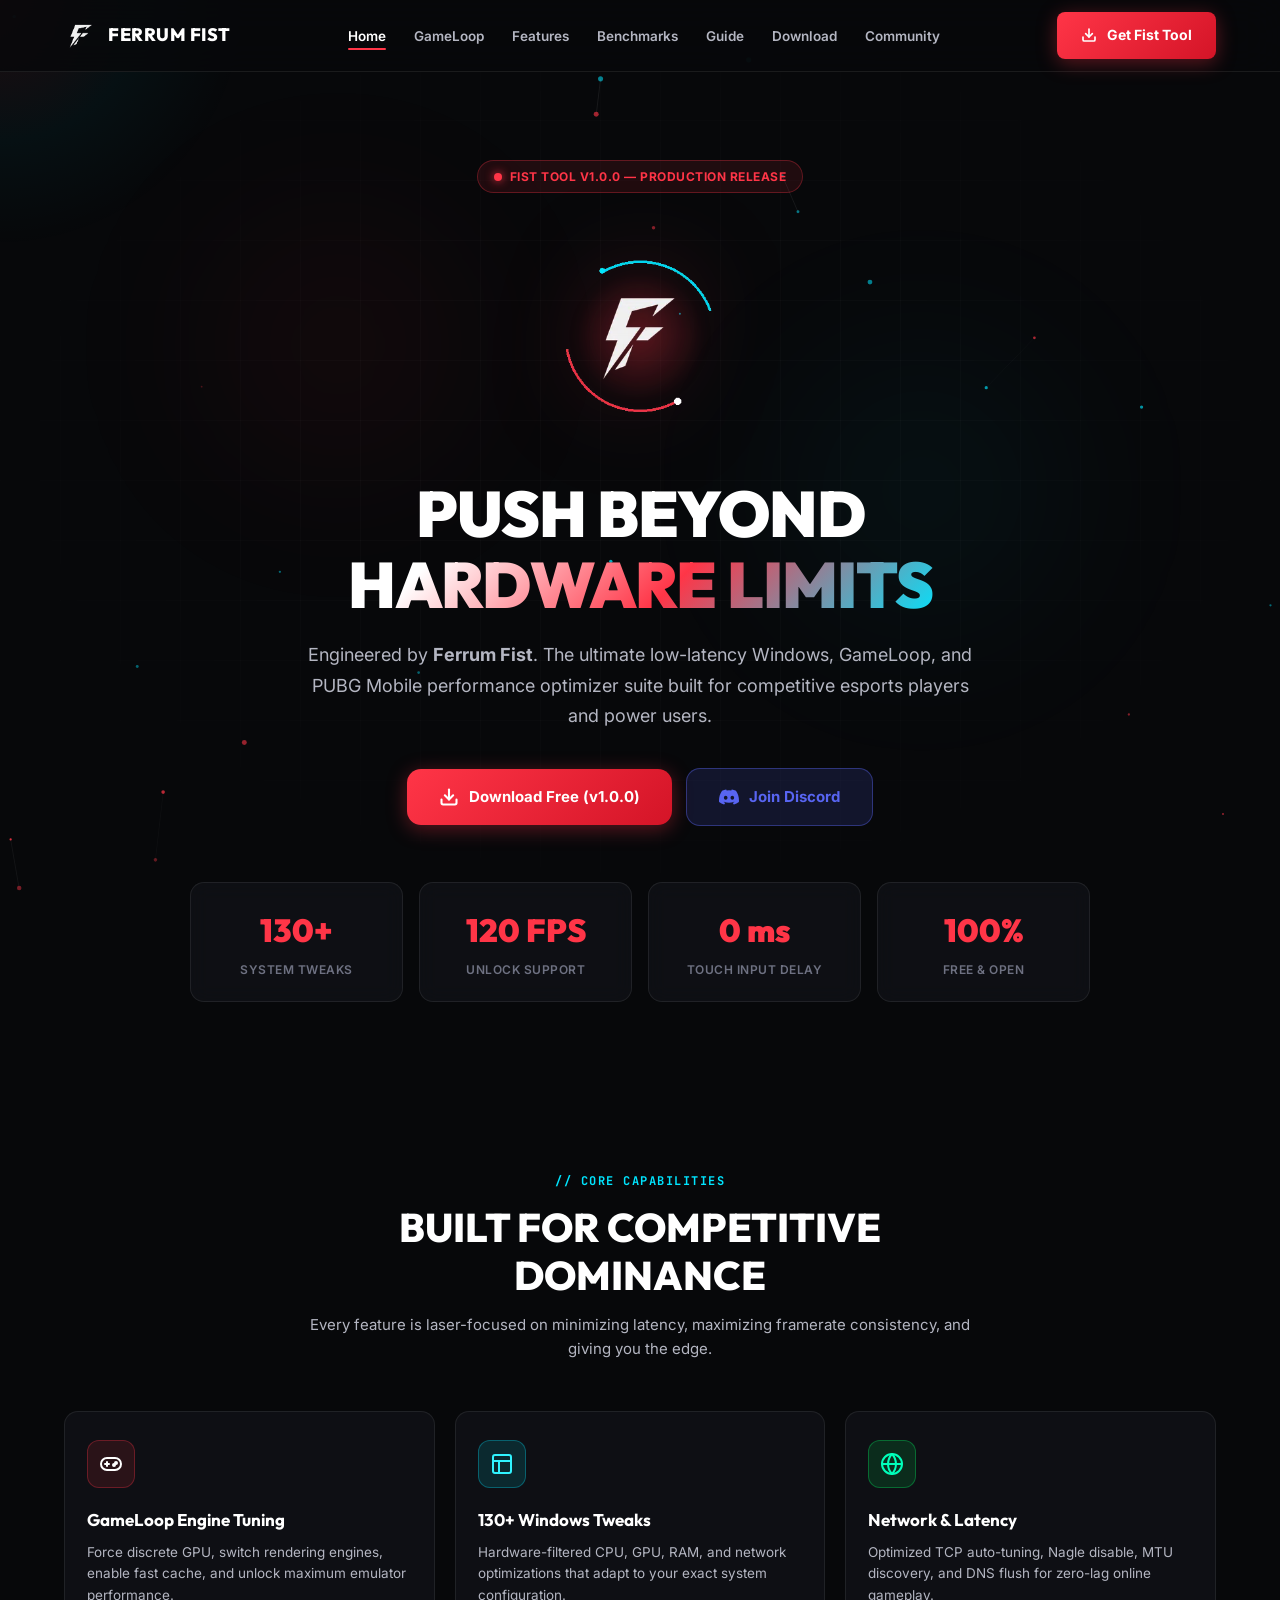
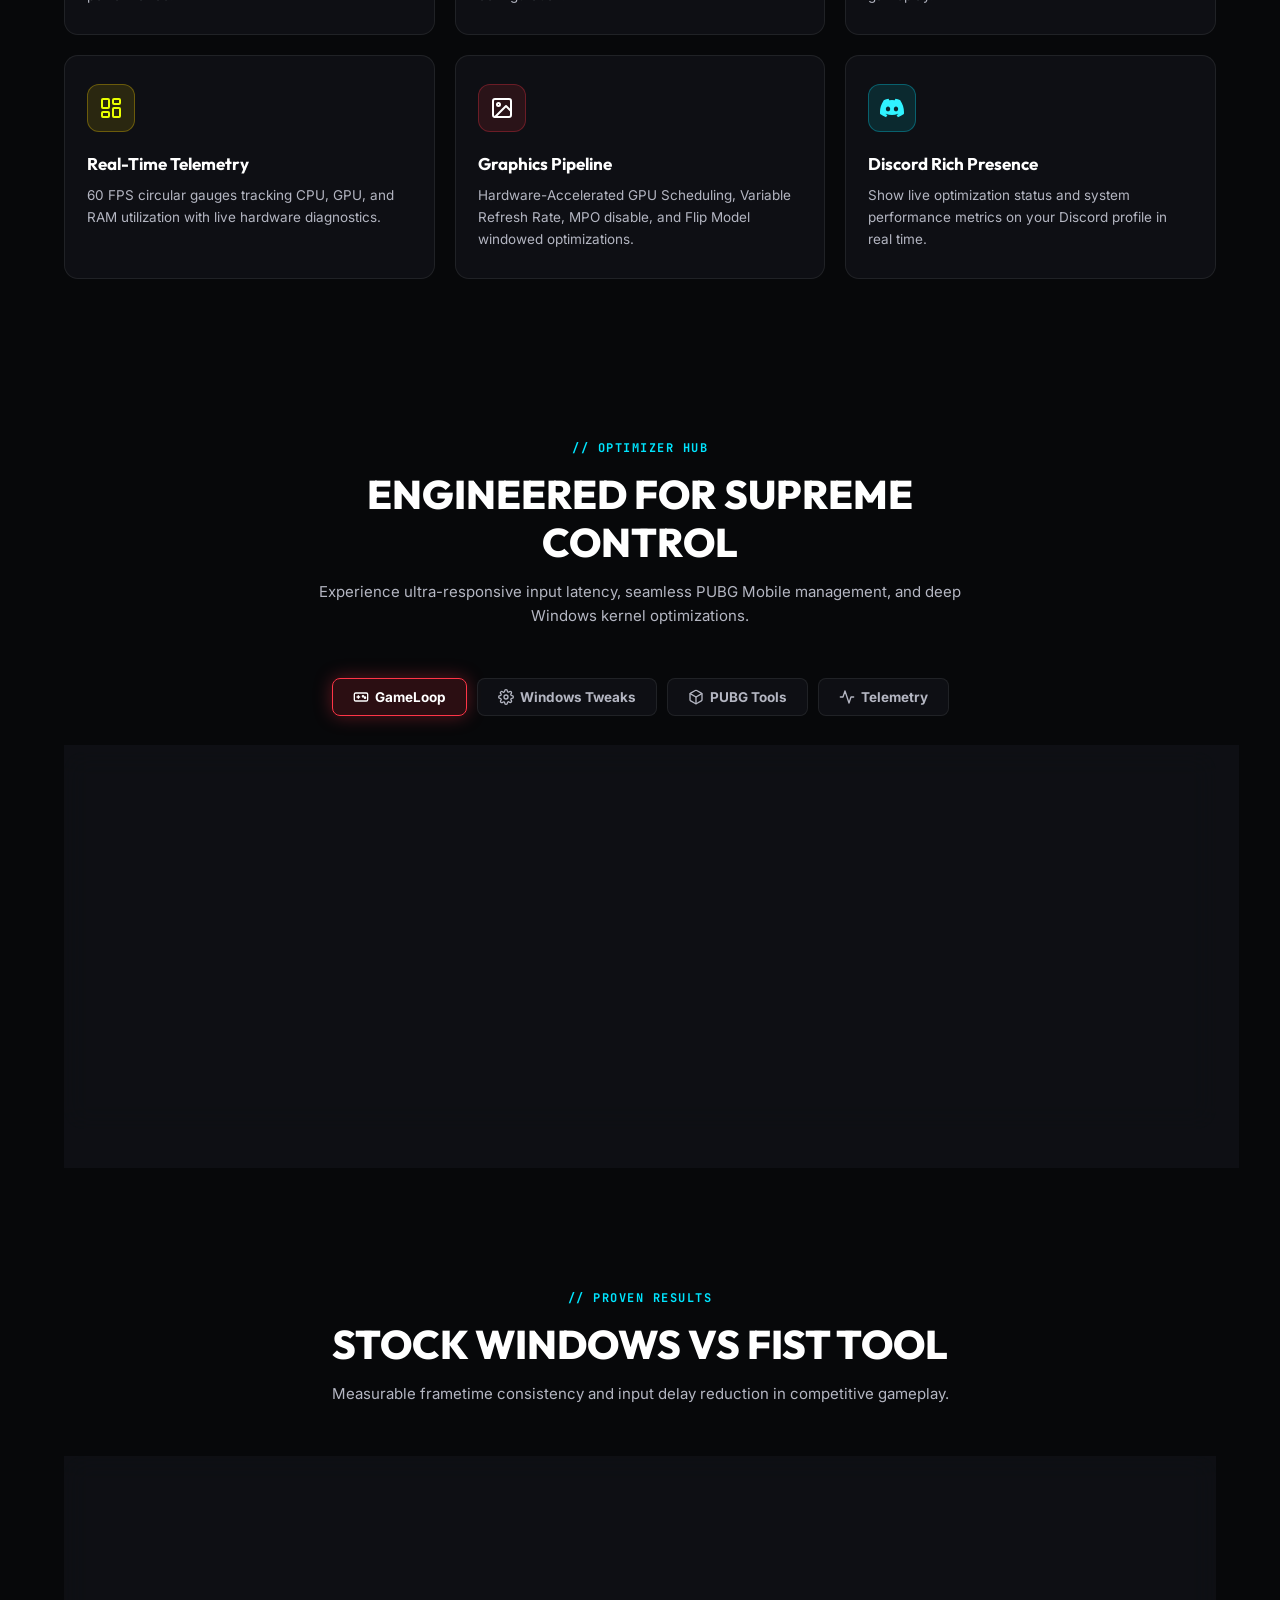
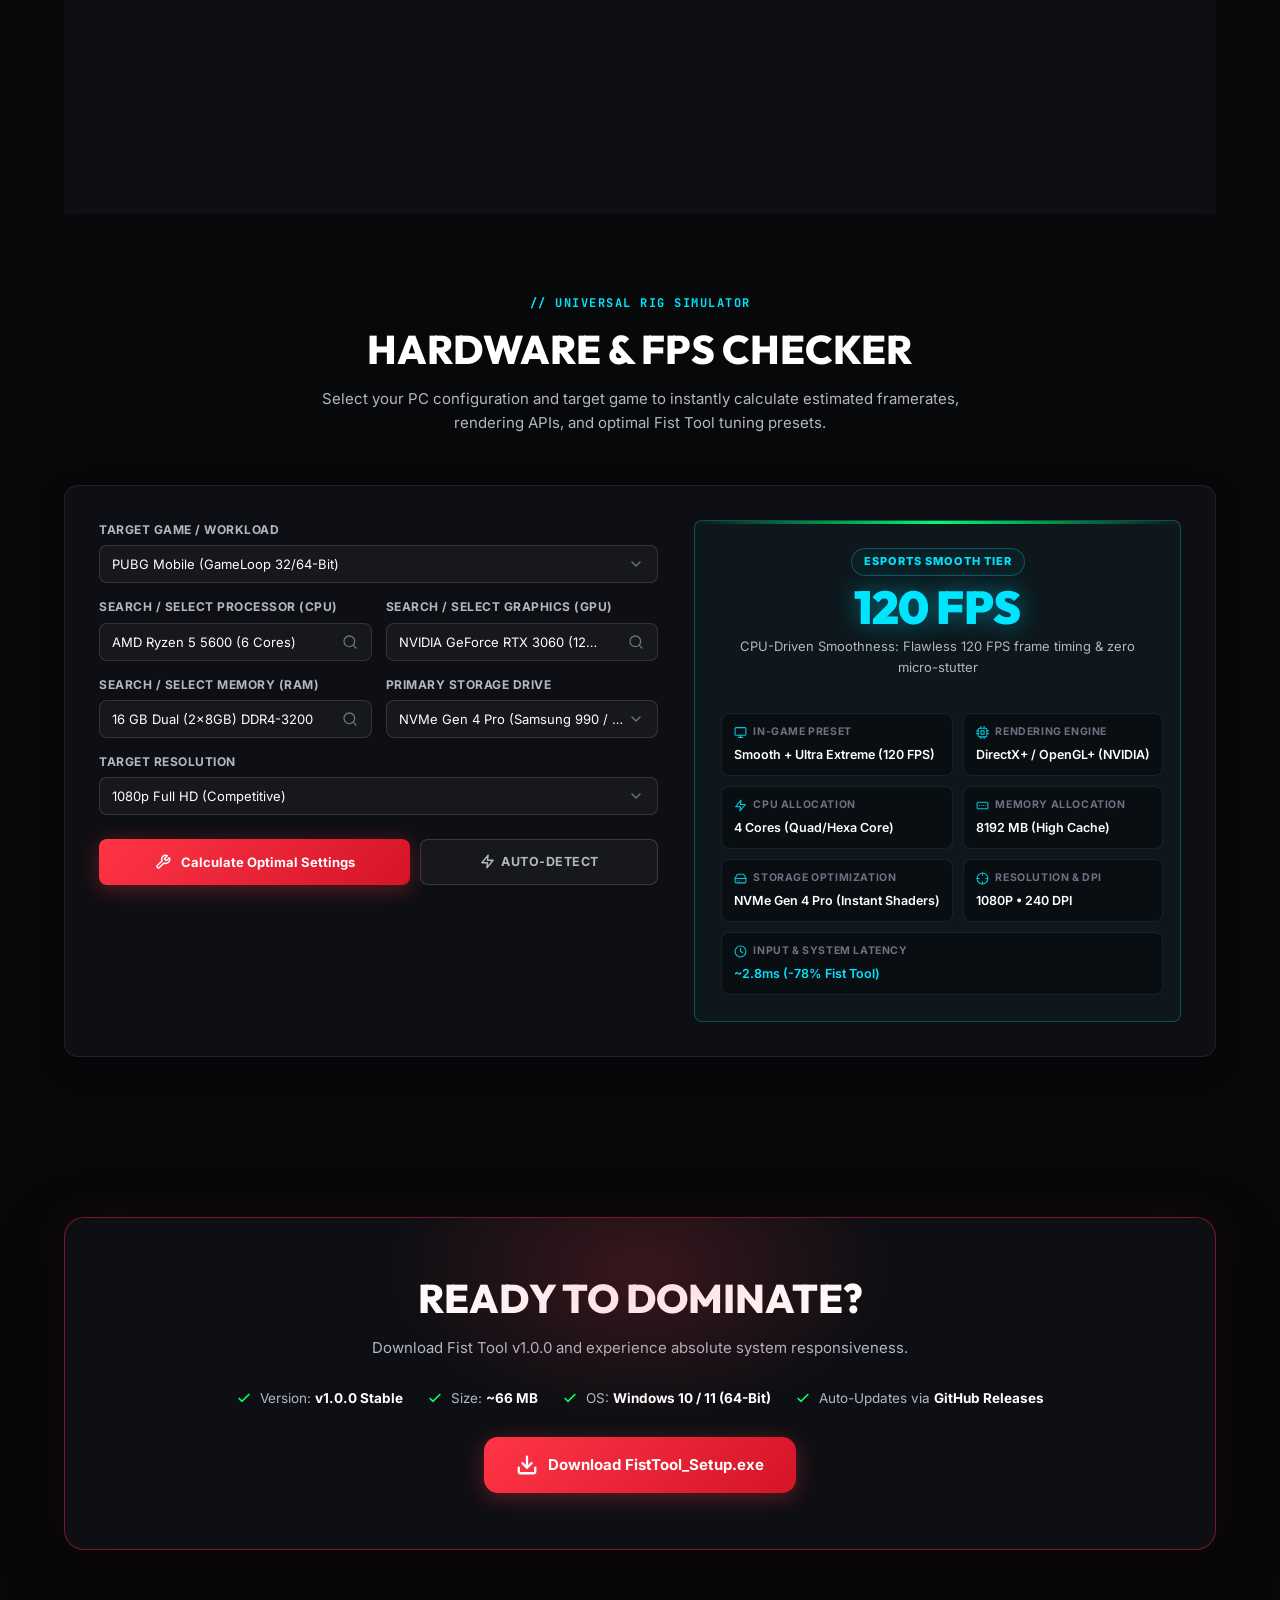
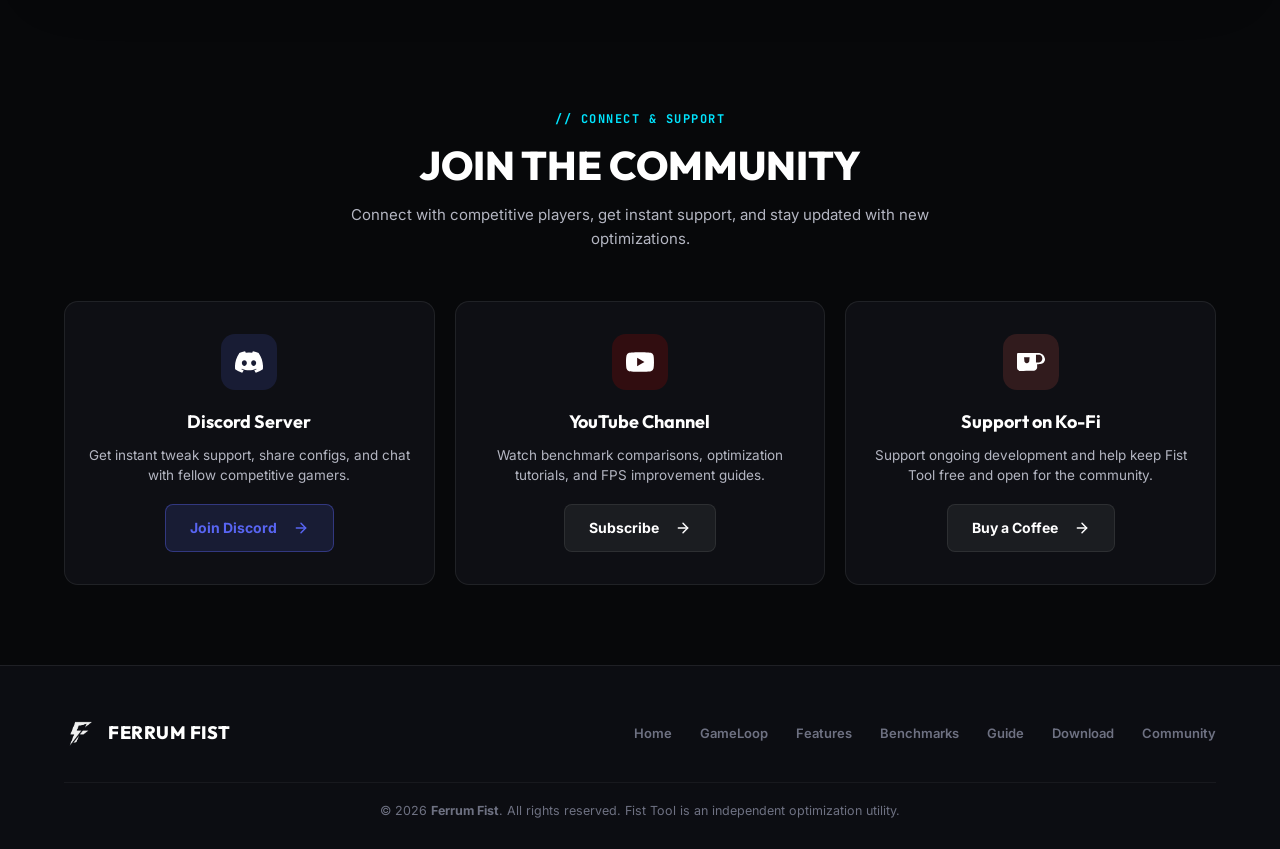
==== commit b08236b1: "chore: rename tool references from Optimizer App to Fist Tool" ====
--- a/website/index.html
+++ b/website/index.html
@@ -3,7 +3,7 @@
 <head>
   <meta charset="UTF-8">
   <meta name="viewport" content="width=device-width, initial-scale=1.0">
-  <title>Ferrum Fist • Fist Tool Optimizer & Engineering</title>
+  <title>Ferrum Fist • Fist Tool</title>
   <meta name="description" content="Official portfolio of Ferrum Fist & home of Fist Tool — the ultimate low-latency Windows, GameLoop, and PUBG Mobile performance optimizer suite.">
   <meta name="keywords" content="Fist Tool, GameLoop Optimizer, PUBG Mobile 120 FPS, Windows Latency Optimizer, Ferrum Fist, Low Latency Gaming, Windows Tweaks">
   <meta name="author" content="Ferrum Fist">
@@ -17,7 +17,7 @@
 
   <!-- OpenGraph / Social Meta -->
   <meta property="og:type" content="website">
-  <meta property="og:site_name" content="Fist Tool Optimizer">
+  <meta property="og:site_name" content="Fist Tool">
   <meta property="og:title" content="Ferrum Fist • Push Beyond Hardware Limits">
   <meta property="og:description" content="The ultimate low-latency Windows, GameLoop, and PUBG Mobile performance optimizer suite. Achieve 120 FPS, zero input lag, and buttery smooth gameplay.">
   <meta property="og:image" content="https://ferrumfist.vercel.app/assets/og-banner.jpg">
@@ -25,7 +25,7 @@
 
   <!-- Twitter Meta -->
   <meta name="twitter:card" content="summary_large_image">
-  <meta name="twitter:title" content="Ferrum Fist • Fist Tool Optimizer">
+  <meta name="twitter:title" content="Ferrum Fist • Fist Tool">
   <meta name="twitter:description" content="Push Beyond Hardware Limits. Download Fist Tool for GameLoop, Windows, and PUBG Mobile.">
   <meta name="twitter:image" content="https://ferrumfist.vercel.app/assets/og-banner.jpg">
 
@@ -100,7 +100,7 @@
       </p>
 
       <div class="hero-actions" data-animate="fade-up">
-        <a href="https://github.com/FERRUM-FIST/Optimizer-App/releases/latest" class="btn btn-primary btn-lg" id="hero-download-btn">
+        <a href="https://github.com/FERRUM-FIST/Fist-Tool/releases/latest" class="btn btn-primary btn-lg" id="hero-download-btn">
           <svg width="20" height="20" viewBox="0 0 24 24" fill="none" stroke="currentColor" stroke-width="2.5" stroke-linecap="round" stroke-linejoin="round"><path d="M21 15v4a2 2 0 0 1-2 2H5a2 2 0 0 1-2-2v-4"/><polyline points="7 10 12 15 17 10"/><line x1="12" y1="15" x2="12" y2="3"/></svg>
           Download Free (v1.0.0)
         </a>
@@ -535,7 +535,7 @@
           </div>
         </div>
 
-        <a href="https://github.com/FERRUM-FIST/Optimizer-App/releases/latest" class="btn btn-primary btn-lg" id="final-download-btn">
+        <a href="https://github.com/FERRUM-FIST/Fist-Tool/releases/latest" class="btn btn-primary btn-lg" id="final-download-btn">
           <svg width="22" height="22" viewBox="0 0 24 24" fill="none" stroke="currentColor" stroke-width="2.5" stroke-linecap="round" stroke-linejoin="round"><path d="M21 15v4a2 2 0 0 1-2 2H5a2 2 0 0 1-2-2v-4"/><polyline points="7 10 12 15 17 10"/><line x1="12" y1="15" x2="12" y2="3"/></svg>
           Download FistTool_Setup.exe
         </a>
